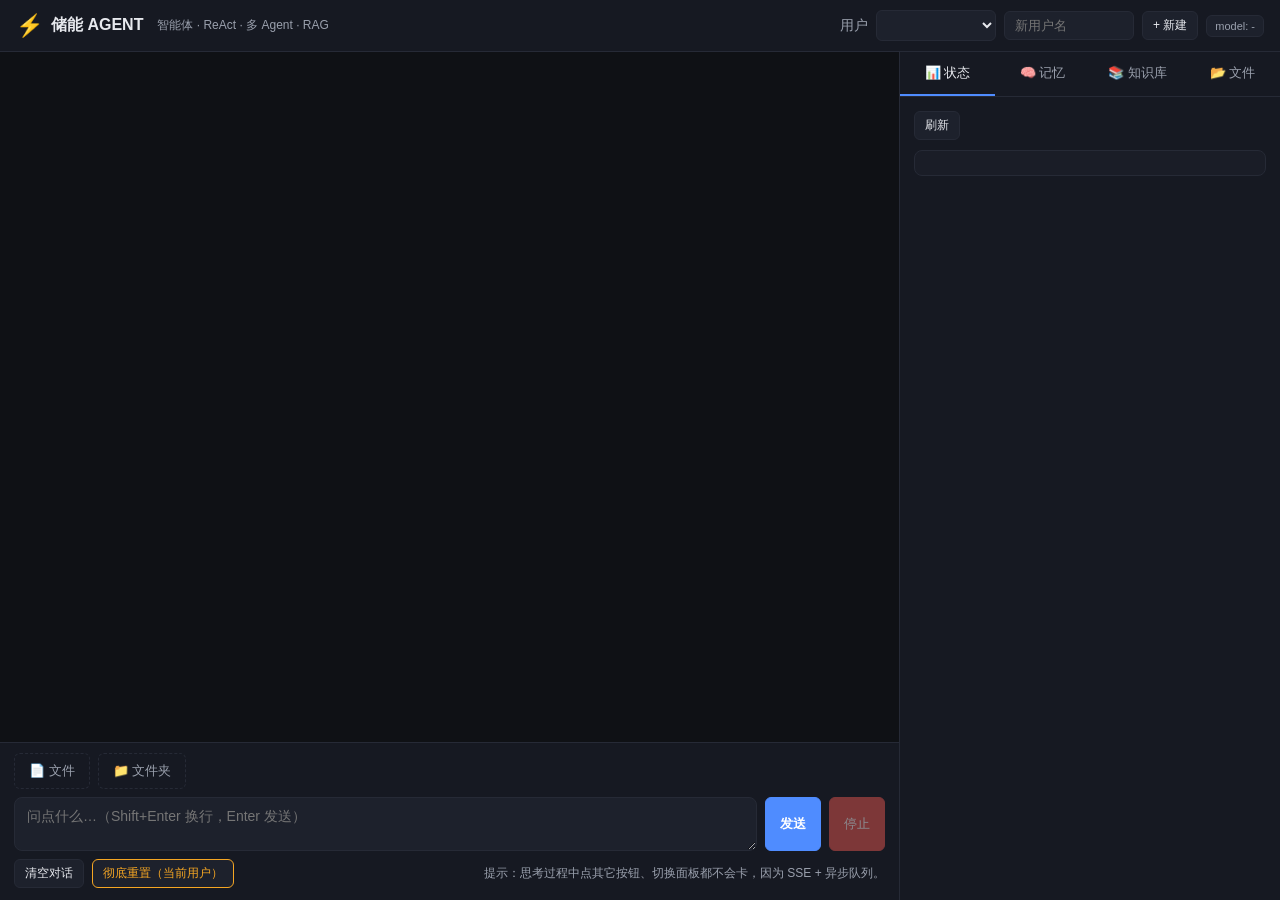
==== static/index.html @ 03efad5d "chore: initial import storage energy agent" ====
<!doctype html>
<html lang="zh-CN">
<head>
<meta charset="utf-8" />
<meta name="viewport" content="width=device-width, initial-scale=1" />
<title>储能 AGENT</title>
<link rel="stylesheet" href="/static/style.css" />
</head>
<body>
<header class="topbar">
  <div class="brand">
    <span class="logo">⚡</span>
    <span class="title">储能 AGENT</span>
    <span class="subtitle">智能体 · ReAct · 多 Agent · RAG</span>
  </div>
  <div class="user-bar">
    <label>用户</label>
    <select id="user-select"></select>
    <input id="new-user-input" placeholder="新用户名" />
    <button id="add-user-btn" class="btn btn-mini">+ 新建</button>
    <span id="model-tag" class="tag">model: -</span>
  </div>
</header>

<main class="layout">
  <!-- 左：聊天 -->
  <section class="chat-pane">
    <div id="chat-list" class="chat-list"></div>

    <div class="composer">
      <div class="upload-bar">
        <label class="btn btn-ghost" title="上传一个或多个文件">
          📄 文件
          <input id="file-input" type="file" multiple
                 accept=".pdf,.docx,.doc,.xlsx,.xls,.png,.jpg,.jpeg,.csv,.txt"
                 hidden />
        </label>
        <label class="btn btn-ghost" title="上传整个文件夹（递归）">
          📁 文件夹
          <input id="folder-input" type="file" webkitdirectory directory multiple hidden />
        </label>
        <span id="upload-status" class="muted"></span>
      </div>
      <div class="input-row">
        <textarea id="msg-input" placeholder="问点什么…（Shift+Enter 换行，Enter 发送）" rows="2"></textarea>
        <button id="send-btn" class="btn btn-primary">发送</button>
        <button id="stop-btn" class="btn btn-stop" disabled>停止</button>
      </div>
      <div class="action-row">
        <button id="clear-btn" class="btn btn-mini">清空对话</button>
        <button id="reset-btn" class="btn btn-mini btn-warn">彻底重置（当前用户）</button>
        <span class="hint">提示：思考过程中点其它按钮、切换面板都不会卡，因为 SSE + 异步队列。</span>
      </div>
    </div>
  </section>

  <!-- 右：侧边面板 -->
  <aside class="side-pane">
    <nav class="tabs">
      <button class="tab-btn active" data-tab="state">📊 状态</button>
      <button class="tab-btn" data-tab="memory">🧠 记忆</button>
      <button class="tab-btn" data-tab="kb">📚 知识库</button>
      <button class="tab-btn" data-tab="files">📂 文件</button>
    </nav>

    <div class="tab-pane" data-pane="state">
      <div class="panel-actions">
        <button id="refresh-state-btn" class="btn btn-mini">刷新</button>
      </div>
      <div id="state-card" class="card"></div>
    </div>

    <div class="tab-pane hidden" data-pane="memory">
      <div class="panel-actions">
        <button id="refresh-memory-btn" class="btn btn-mini">刷新</button>
      </div>
      <div id="memory-card" class="card"></div>
    </div>

    <div class="tab-pane hidden" data-pane="kb">
      <div class="panel-actions">
        <button id="refresh-kb-btn" class="btn btn-mini">刷新</button>
      </div>
      <div id="kb-card" class="card"></div>

      <div class="card-section">
        <h4>📥 索引文件到知识库</h4>
        <div class="upload-bar">
          <label class="btn btn-ghost">
            📄 选文件
            <input id="kb-file-input" type="file" multiple
                   accept=".txt,.md,.markdown,.pdf,.docx,.xlsx,.csv" hidden />
          </label>
          <label class="btn btn-ghost">
            📁 选文件夹
            <input id="kb-folder-input" type="file" webkitdirectory directory multiple hidden />
          </label>
          <span id="kb-upload-status" class="muted"></span>
        </div>
      </div>

      <div class="card-section">
        <h4>🔎 直接检索</h4>
        <div class="kb-search-row">
          <input id="kb-query" placeholder="例如：江苏工商业分时电价 谷段" />
          <input id="kb-k" type="number" min="1" max="20" value="5" title="返回数" />
          <button id="kb-search-btn" class="btn btn-primary btn-mini">搜索</button>
        </div>
        <div id="kb-search-result" class="kb-result"></div>
      </div>
    </div>

    <div class="tab-pane hidden" data-pane="files">
      <div class="panel-actions">
        <button id="refresh-files-btn" class="btn btn-mini">刷新</button>
        <span class="muted">input/ 目录</span>
      </div>
      <ul id="file-list" class="file-list"></ul>
    </div>
  </aside>
</main>

<div id="toast" class="toast"></div>

<script src="/static/app.js"></script>
</body>
</html>
---- static/style.css ----
:root {
  --bg: #0f1115;
  --bg-2: #161922;
  --bg-3: #1d212c;
  --bg-card: #1a1d27;
  --border: #262a36;
  --text: #e7e9ee;
  --text-dim: #9aa0ad;
  --muted: #6b7280;
  --primary: #4f8cff;
  --primary-hover: #5e9aff;
  --warn: #f5a623;
  --stop: #e3554f;
  --ok: #34c759;
  --tool: #b36cff;
  --reflect: #f5a623;
  --error: #ff5c5c;
  --user-bubble: #2563eb;
  --asst-bubble: #1f2330;
  --shadow: 0 2px 12px rgba(0, 0, 0, 0.35);
}

* { box-sizing: border-box; }
html, body { margin: 0; padding: 0; height: 100%; }
body {
  font-family: -apple-system, BlinkMacSystemFont, 'Segoe UI', 'PingFang SC',
               'Microsoft YaHei', Roboto, Helvetica, Arial, sans-serif;
  background: var(--bg);
  color: var(--text);
  font-size: 14px;
  display: flex;
  flex-direction: column;
  height: 100vh;
}

/* ========== Topbar ========== */
.topbar {
  height: 52px;
  background: var(--bg-2);
  border-bottom: 1px solid var(--border);
  display: flex;
  align-items: center;
  justify-content: space-between;
  padding: 0 16px;
  flex: 0 0 52px;
}
.brand { display: flex; align-items: center; gap: 8px; }
.brand .logo { font-size: 22px; }
.brand .title { font-weight: 600; font-size: 16px; }
.brand .subtitle { color: var(--text-dim); font-size: 12px; margin-left: 6px; }
.user-bar { display: flex; align-items: center; gap: 8px; }
.user-bar label { color: var(--text-dim); }
.user-bar select, .user-bar input {
  background: var(--bg-3);
  color: var(--text);
  border: 1px solid var(--border);
  border-radius: 6px;
  padding: 6px 10px;
  font-size: 13px;
  outline: none;
}
.user-bar select { min-width: 120px; }
.user-bar input { width: 130px; }
.tag {
  background: var(--bg-3);
  color: var(--text-dim);
  border: 1px solid var(--border);
  border-radius: 6px;
  padding: 4px 8px;
  font-size: 11px;
}

/* ========== Layout ========== */
.layout {
  display: grid;
  grid-template-columns: 1fr 380px;
  flex: 1 1 auto;
  min-height: 0;
}
.chat-pane {
  display: flex;
  flex-direction: column;
  border-right: 1px solid var(--border);
  min-width: 0;
}
.side-pane {
  display: flex;
  flex-direction: column;
  background: var(--bg-2);
  min-width: 0;
}

/* ========== Chat list ========== */
.chat-list {
  flex: 1 1 auto;
  overflow-y: auto;
  padding: 16px 18px;
  scroll-behavior: smooth;
}
.msg {
  display: flex;
  margin-bottom: 14px;
  gap: 10px;
  align-items: flex-start;
}
.msg.user { flex-direction: row-reverse; }
.bubble {
  max-width: 78%;
  padding: 10px 14px;
  border-radius: 12px;
  line-height: 1.55;
  white-space: pre-wrap;
  word-wrap: break-word;
}
.msg.user .bubble {
  background: var(--user-bubble);
  color: #fff;
  border-bottom-right-radius: 2px;
}
.msg.asst .bubble {
  background: var(--asst-bubble);
  color: var(--text);
  border: 1px solid var(--border);
  border-bottom-left-radius: 2px;
}
.bubble.thinking::after {
  content: '';
  display: inline-block;
  width: 6px;
  height: 12px;
  background: var(--text);
  margin-left: 2px;
  vertical-align: -2px;
  animation: blink 1s infinite;
}
@keyframes blink { 0%,100%{opacity:0;} 50%{opacity:1;} }

/* tool / reflection / error blocks within assistant */
.evt {
  margin: 6px 0 10px 0;
  font-size: 12.5px;
  padding: 8px 10px;
  border-radius: 8px;
  border-left: 3px solid;
  background: #14171f;
  color: var(--text-dim);
  max-width: 78%;
}
.evt.tool { border-color: var(--tool); }
.evt.tool-result { border-color: #4caf50; }
.evt.tool-error { border-color: var(--stop); }
.evt.reflection { border-color: var(--reflect); }
.evt.subagent { border-color: #00b8d4; }
.evt code {
  background: #0c0e14;
  border-radius: 4px;
  padding: 1px 4px;
  font-size: 12px;
  color: #c9d3e0;
}
.evt .label { color: var(--text); font-weight: 600; }

.user-tag, .asst-tag {
  font-size: 11px;
  color: var(--text-dim);
  flex: 0 0 auto;
  padding-top: 4px;
  width: 26px;
  text-align: center;
}

/* ========== Composer ========== */
.composer {
  flex: 0 0 auto;
  padding: 10px 14px 12px;
  border-top: 1px solid var(--border);
  background: var(--bg-2);
}
.upload-bar { display: flex; align-items: center; gap: 8px; margin-bottom: 8px; flex-wrap: wrap; }
.input-row { display: flex; gap: 8px; align-items: stretch; }
#msg-input {
  flex: 1 1 auto;
  background: var(--bg-3);
  color: var(--text);
  border: 1px solid var(--border);
  border-radius: 8px;
  padding: 10px 12px;
  font-family: inherit;
  font-size: 14px;
  resize: vertical;
  min-height: 44px;
  outline: none;
}
#msg-input:focus { border-color: var(--primary); }
.action-row { display: flex; align-items: center; gap: 8px; margin-top: 8px; }
.action-row .hint { color: var(--text-dim); font-size: 12px; margin-left: auto; }
.muted { color: var(--text-dim); font-size: 12px; }

/* ========== Buttons ========== */
.btn {
  background: var(--bg-3);
  color: var(--text);
  border: 1px solid var(--border);
  border-radius: 6px;
  padding: 8px 14px;
  cursor: pointer;
  font-size: 13px;
  transition: 0.15s ease;
  font-family: inherit;
}
.btn:hover { background: #232735; }
.btn:disabled { opacity: 0.5; cursor: not-allowed; }
.btn-primary { background: var(--primary); border-color: var(--primary); color: #fff; font-weight: 600; }
.btn-primary:hover { background: var(--primary-hover); }
.btn-stop { background: var(--stop); border-color: var(--stop); color: #fff; }
.btn-stop:hover { filter: brightness(1.1); }
.btn-warn { color: var(--warn); border-color: var(--warn); }
.btn-mini { padding: 5px 10px; font-size: 12px; }
.btn-ghost { background: transparent; border-style: dashed; color: var(--text-dim); }
.btn-ghost:hover { color: var(--text); border-color: var(--primary); }

/* ========== Side tabs ========== */
.tabs {
  display: flex;
  border-bottom: 1px solid var(--border);
  background: var(--bg-2);
  flex: 0 0 auto;
}
.tab-btn {
  flex: 1;
  background: transparent;
  border: none;
  color: var(--text-dim);
  padding: 12px 4px;
  font-size: 13px;
  cursor: pointer;
  border-bottom: 2px solid transparent;
  transition: 0.15s;
  font-family: inherit;
}
.tab-btn.active {
  color: var(--text);
  border-bottom-color: var(--primary);
}
.tab-btn:hover { color: var(--text); }
.tab-pane {
  flex: 1 1 auto;
  overflow-y: auto;
  padding: 14px;
}
.tab-pane.hidden { display: none; }
.panel-actions {
  display: flex;
  align-items: center;
  gap: 8px;
  margin-bottom: 10px;
}

/* ========== Cards ========== */
.card {
  background: var(--bg-card);
  border: 1px solid var(--border);
  border-radius: 8px;
  padding: 12px;
  font-size: 13px;
  line-height: 1.7;
}
.card .row { display: flex; justify-content: space-between; gap: 8px; }
.card .row .k { color: var(--text-dim); }
.card .row .v { color: var(--text); font-weight: 500; }
.card .ok { color: var(--ok); }
.card .no { color: var(--text-dim); }
.card-section { margin-top: 12px; }
.card-section h4 { margin: 0 0 8px 0; font-size: 13px; color: var(--text-dim); font-weight: 500; }

.kb-search-row { display: flex; gap: 6px; align-items: center; }
.kb-search-row input[type=text], .kb-search-row input:not([type]) {
  flex: 1; padding: 6px 8px; border-radius: 6px; border: 1px solid var(--border);
  background: var(--bg-3); color: var(--text); font-size: 12px; outline: none;
}
.kb-search-row input[type=number] {
  width: 56px; padding: 6px 8px; border-radius: 6px; border: 1px solid var(--border);
  background: var(--bg-3); color: var(--text); font-size: 12px; outline: none;
}
.kb-result { margin-top: 10px; max-height: 360px; overflow-y: auto; }
.kb-hit {
  background: var(--bg-3);
  border-left: 3px solid var(--primary);
  padding: 8px 10px;
  margin-bottom: 8px;
  border-radius: 4px;
  font-size: 12.5px;
}
.kb-hit .src { color: var(--text-dim); font-size: 11px; }
.kb-hit .score { color: var(--ok); font-weight: 600; }

.file-list { list-style: none; padding: 0; margin: 0; }
.file-list li {
  display: flex; align-items: center; justify-content: space-between;
  padding: 8px 10px; border-bottom: 1px solid var(--border); font-size: 12.5px;
}
.file-list li .fname { color: var(--text); flex: 1 1 auto; word-break: break-all; }
.file-list li .del { color: var(--stop); cursor: pointer; font-size: 14px; padding: 0 4px; opacity: 0.6; }
.file-list li .del:hover { opacity: 1; }

/* ========== Toast ========== */
.toast {
  position: fixed;
  bottom: 20px;
  left: 50%;
  transform: translateX(-50%) translateY(20px);
  background: #2a2e3c;
  color: var(--text);
  padding: 10px 16px;
  border-radius: 8px;
  font-size: 13px;
  border: 1px solid var(--border);
  opacity: 0;
  pointer-events: none;
  transition: 0.25s;
  z-index: 1000;
  box-shadow: var(--shadow);
}
.toast.show { opacity: 1; transform: translateX(-50%) translateY(0); }
.toast.error { border-left: 4px solid var(--error); }
.toast.ok { border-left: 4px solid var(--ok); }

/* ========== Scrollbars ========== */
::-webkit-scrollbar { width: 8px; height: 8px; }
::-webkit-scrollbar-track { background: transparent; }
::-webkit-scrollbar-thumb { background: #2c303d; border-radius: 4px; }
::-webkit-scrollbar-thumb:hover { background: #3a3f50; }

/* ========== Responsive ========== */
@media (max-width: 1024px) {
  .layout { grid-template-columns: 1fr 320px; }
}
@media (max-width: 768px) {
  .layout { grid-template-columns: 1fr; }
  .side-pane { display: none; }
}
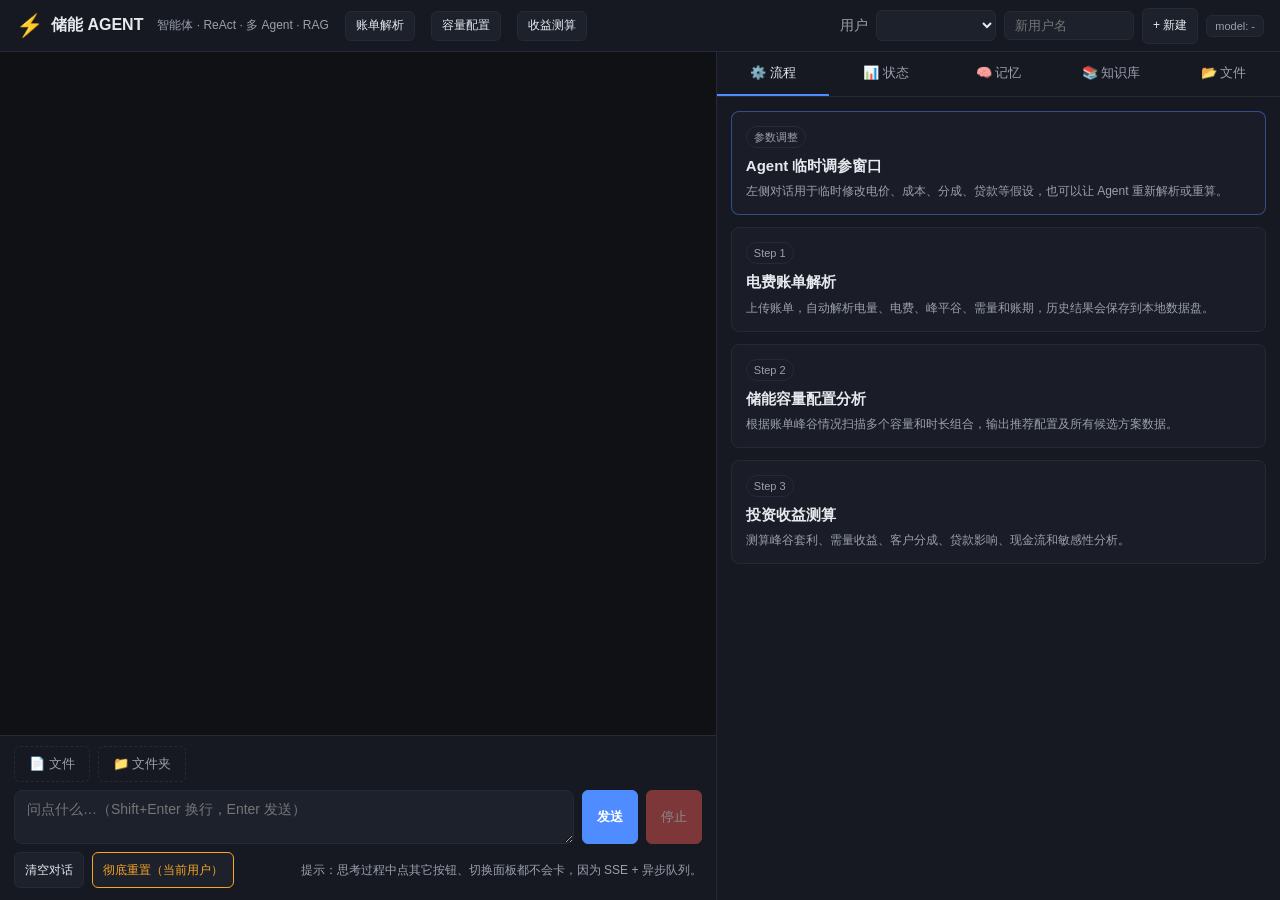
==== commit 69ba42cc: "feat: add storage bill capacity and revenue reports" ====
--- a/static/index.html
+++ b/static/index.html
@@ -4,7 +4,8 @@
 <meta charset="utf-8" />
 <meta name="viewport" content="width=device-width, initial-scale=1" />
 <title>储能 AGENT</title>
-<link rel="stylesheet" href="/static/style.css" />
+<link rel="icon" href="data:image/svg+xml,%3Csvg xmlns='http://www.w3.org/2000/svg' viewBox='0 0 100 100'%3E%3Crect width='100' height='100' rx='22' fill='%23161922'/%3E%3Ctext x='50' y='62' font-size='48' text-anchor='middle'%3E%E2%9A%A1%3C/text%3E%3C/svg%3E" />
+<link rel="stylesheet" href="/static/style.css?v=20260511-revenue-flow" />
 </head>
 <body>
 <header class="topbar">
@@ -12,6 +13,9 @@
     <span class="logo">⚡</span>
     <span class="title">储能 AGENT</span>
     <span class="subtitle">智能体 · ReAct · 多 Agent · RAG</span>
+    <a class="top-link" href="/bills">账单解析</a>
+    <a class="top-link" href="/capacity">容量配置</a>
+    <a class="top-link" href="/revenue">收益测算</a>
   </div>
   <div class="user-bar">
     <label>用户</label>
@@ -57,13 +61,37 @@
   <!-- 右：侧边面板 -->
   <aside class="side-pane">
     <nav class="tabs">
-      <button class="tab-btn active" data-tab="state">📊 状态</button>
+      <button class="tab-btn active" data-tab="workflow">⚙️ 流程</button>
+      <button class="tab-btn" data-tab="state">📊 状态</button>
       <button class="tab-btn" data-tab="memory">🧠 记忆</button>
       <button class="tab-btn" data-tab="kb">📚 知识库</button>
       <button class="tab-btn" data-tab="files">📂 文件</button>
     </nav>
 
-    <div class="tab-pane" data-pane="state">
+    <div class="tab-pane workflow-pane" data-pane="workflow">
+      <div class="flow-card agent-card">
+        <span class="flow-step">参数调整</span>
+        <h3>Agent 临时调参窗口</h3>
+        <p>左侧对话用于临时修改电价、成本、分成、贷款等假设，也可以让 Agent 重新解析或重算。</p>
+      </div>
+      <a class="flow-card flow-link" href="/bills">
+        <span class="flow-step">Step 1</span>
+        <h3>电费账单解析</h3>
+        <p>上传账单，自动解析电量、电费、峰平谷、需量和账期，历史结果会保存到本地数据盘。</p>
+      </a>
+      <a class="flow-card flow-link" href="/capacity">
+        <span class="flow-step">Step 2</span>
+        <h3>储能容量配置分析</h3>
+        <p>根据账单峰谷情况扫描多个容量和时长组合，输出推荐配置及所有候选方案数据。</p>
+      </a>
+      <a class="flow-card flow-link" href="/revenue">
+        <span class="flow-step">Step 3</span>
+        <h3>投资收益测算</h3>
+        <p>测算峰谷套利、需量收益、客户分成、贷款影响、现金流和敏感性分析。</p>
+      </a>
+    </div>
+
+    <div class="tab-pane hidden" data-pane="state">
       <div class="panel-actions">
         <button id="refresh-state-btn" class="btn btn-mini">刷新</button>
       </div>
@@ -122,6 +150,6 @@
 
 <div id="toast" class="toast"></div>
 
-<script src="/static/app.js"></script>
+<script src="/static/app.js?v=20260511-revenue-flow"></script>
 </body>
 </html>
--- a/static/style.css
+++ b/static/style.css
@@ -22,6 +22,7 @@
 
 * { box-sizing: border-box; }
 html, body { margin: 0; padding: 0; height: 100%; }
+html { -webkit-text-size-adjust: 100%; }
 body {
   font-family: -apple-system, BlinkMacSystemFont, 'Segoe UI', 'PingFang SC',
                'Microsoft YaHei', Roboto, Helvetica, Arial, sans-serif;
@@ -30,25 +31,53 @@
   font-size: 14px;
   display: flex;
   flex-direction: column;
-  height: 100vh;
+  min-height: 100vh;
+  min-height: 100dvh;
+  overflow: hidden;
 }
 
 /* ========== Topbar ========== */
 .topbar {
-  height: 52px;
+  min-height: 52px;
   background: var(--bg-2);
   border-bottom: 1px solid var(--border);
   display: flex;
   align-items: center;
   justify-content: space-between;
   padding: 0 16px;
-  flex: 0 0 52px;
-}
-.brand { display: flex; align-items: center; gap: 8px; }
+  flex: 0 0 auto;
+  gap: 14px;
+}
+.brand { display: flex; align-items: center; gap: 8px; min-width: 0; }
 .brand .logo { font-size: 22px; }
-.brand .title { font-weight: 600; font-size: 16px; }
-.brand .subtitle { color: var(--text-dim); font-size: 12px; margin-left: 6px; }
-.user-bar { display: flex; align-items: center; gap: 8px; }
+.brand .title { font-weight: 600; font-size: 16px; white-space: nowrap; }
+.brand .subtitle {
+  color: var(--text-dim);
+  font-size: 12px;
+  margin-left: 6px;
+  overflow: hidden;
+  text-overflow: ellipsis;
+  white-space: nowrap;
+}
+.top-link {
+  display: inline-flex;
+  align-items: center;
+  justify-content: center;
+  min-height: 30px;
+  margin-left: 8px;
+  padding: 4px 10px;
+  border: 1px solid var(--border);
+  border-radius: 6px;
+  background: var(--bg-3);
+  color: var(--text);
+  font-size: 12px;
+  text-decoration: none;
+  white-space: nowrap;
+}
+.top-link:hover {
+  background: #232735;
+}
+.user-bar { display: flex; align-items: center; justify-content: flex-end; gap: 8px; min-width: 0; }
 .user-bar label { color: var(--text-dim); }
 .user-bar select, .user-bar input {
   background: var(--bg-3);
@@ -73,21 +102,26 @@
 /* ========== Layout ========== */
 .layout {
   display: grid;
-  grid-template-columns: 1fr 380px;
+  grid-template-columns: minmax(0, 1fr) minmax(520px, 44vw);
   flex: 1 1 auto;
   min-height: 0;
+  overflow: hidden;
 }
 .chat-pane {
   display: flex;
   flex-direction: column;
   border-right: 1px solid var(--border);
   min-width: 0;
+  min-height: 0;
+  overflow: hidden;
 }
 .side-pane {
   display: flex;
   flex-direction: column;
   background: var(--bg-2);
   min-width: 0;
+  min-height: 0;
+  overflow: hidden;
 }
 
 /* ========== Chat list ========== */
@@ -111,6 +145,7 @@
   line-height: 1.55;
   white-space: pre-wrap;
   word-wrap: break-word;
+  overflow-wrap: anywhere;
 }
 .msg.user .bubble {
   background: var(--user-bubble);
@@ -145,6 +180,7 @@
   background: #14171f;
   color: var(--text-dim);
   max-width: 78%;
+  overflow-wrap: anywhere;
 }
 .evt.tool { border-color: var(--tool); }
 .evt.tool-result { border-color: #4caf50; }
@@ -195,6 +231,40 @@
 .action-row { display: flex; align-items: center; gap: 8px; margin-top: 8px; }
 .action-row .hint { color: var(--text-dim); font-size: 12px; margin-left: auto; }
 .muted { color: var(--text-dim); font-size: 12px; }
+.upload-progress {
+  display: inline-flex;
+  flex-direction: column;
+  gap: 4px;
+  min-width: min(320px, 100%);
+  max-width: 420px;
+  color: var(--text);
+}
+.upload-progress-head {
+  display: flex;
+  justify-content: space-between;
+  gap: 12px;
+  font-size: 12px;
+  line-height: 1.3;
+}
+.upload-progress-track {
+  width: 100%;
+  height: 7px;
+  overflow: hidden;
+  border-radius: 999px;
+  background: #262b38;
+}
+.upload-progress-track span {
+  display: block;
+  height: 100%;
+  border-radius: inherit;
+  background: var(--primary);
+  transition: width 0.18s ease;
+}
+.upload-progress-meta {
+  color: var(--text-dim);
+  font-size: 11px;
+  line-height: 1.3;
+}
 
 /* ========== Buttons ========== */
 .btn {
@@ -207,6 +277,9 @@
   font-size: 13px;
   transition: 0.15s ease;
   font-family: inherit;
+  min-height: 36px;
+  touch-action: manipulation;
+  text-decoration: none;
 }
 .btn:hover { background: #232735; }
 .btn:disabled { opacity: 0.5; cursor: not-allowed; }
@@ -247,13 +320,88 @@
   flex: 1 1 auto;
   overflow-y: auto;
   padding: 14px;
+  min-height: 0;
 }
 .tab-pane.hidden { display: none; }
+.tab-pane[data-pane="workflow"]:not(.hidden) {
+  display: flex;
+  flex-direction: column;
+  gap: 12px;
+}
+.tab-pane[data-pane="files"]:not(.hidden) {
+  display: flex;
+  flex-direction: column;
+}
+.tab-pane[data-pane="bills"]:not(.hidden) {
+  display: flex;
+  flex-direction: column;
+  gap: 10px;
+}
+.tab-pane[data-pane="files"] .panel-actions {
+  flex: 0 0 auto;
+}
 .panel-actions {
   display: flex;
   align-items: center;
   gap: 8px;
   margin-bottom: 10px;
+}
+
+.workflow-pane {
+  background: var(--bg-2);
+}
+
+.flow-card {
+  display: block;
+  padding: 14px;
+  border: 1px solid var(--border);
+  border-radius: 8px;
+  background: var(--bg-card);
+  color: var(--text);
+  text-decoration: none;
+}
+
+.flow-link:hover {
+  border-color: rgba(79, 140, 255, 0.65);
+  background: #202431;
+}
+
+.flow-step {
+  display: inline-flex;
+  align-items: center;
+  min-height: 22px;
+  padding: 2px 7px;
+  border: 1px solid var(--border);
+  border-radius: 999px;
+  color: var(--text-dim);
+  font-size: 11px;
+  margin-bottom: 8px;
+}
+
+.flow-card h3 {
+  margin: 0 0 6px;
+  font-size: 15px;
+  line-height: 1.35;
+  letter-spacing: 0;
+}
+
+.flow-card p {
+  margin: 0;
+  color: var(--text-dim);
+  font-size: 12px;
+  line-height: 1.5;
+}
+
+.agent-card {
+  border-color: rgba(79, 140, 255, 0.45);
+}
+.bill-head-actions {
+  justify-content: space-between;
+  align-items: flex-start;
+  gap: 10px;
+}
+.bill-head-actions .muted {
+  line-height: 1.45;
 }
 
 /* ========== Cards ========== */
@@ -294,7 +442,281 @@
 .kb-hit .src { color: var(--text-dim); font-size: 11px; }
 .kb-hit .score { color: var(--ok); font-weight: 600; }
 
-.file-list { list-style: none; padding: 0; margin: 0; }
+.bill-controls {
+  display: grid;
+  gap: 8px;
+}
+.bill-controls select {
+  width: 100%;
+  background: var(--bg-3);
+  color: var(--text);
+  border: 1px solid var(--border);
+  border-radius: 6px;
+  padding: 7px 8px;
+  font-size: 12px;
+  outline: none;
+}
+#bill-file-select {
+  min-height: 132px;
+}
+.bill-actions {
+  display: grid;
+  grid-template-columns: 1fr 1fr 74px 86px;
+  gap: 8px;
+}
+.bill-progress {
+  display: grid;
+  gap: 6px;
+  padding: 8px;
+  border: 1px solid var(--border);
+  border-radius: 8px;
+  background: var(--bg-card);
+}
+.bill-progress.hidden {
+  display: none;
+}
+.bill-progress-head {
+  display: flex;
+  justify-content: space-between;
+  gap: 10px;
+  color: var(--text);
+  font-size: 12px;
+  line-height: 1.35;
+}
+.bill-progress-head span {
+  min-width: 0;
+  overflow: hidden;
+  text-overflow: ellipsis;
+  white-space: nowrap;
+}
+.bill-progress-head b {
+  color: var(--primary);
+  font-weight: 650;
+}
+.bill-progress-track {
+  height: 7px;
+  overflow: hidden;
+  border-radius: 999px;
+  background: #262b38;
+}
+.bill-progress-track span {
+  display: block;
+  height: 100%;
+  border-radius: inherit;
+  background: var(--primary);
+  transition: width 0.2s ease;
+}
+.bill-progress-list {
+  display: grid;
+  gap: 4px;
+  max-height: 126px;
+  overflow-y: auto;
+}
+.bill-progress-item {
+  display: grid;
+  grid-template-columns: minmax(0, 1fr) auto;
+  gap: 8px;
+  align-items: center;
+  padding: 5px 6px;
+  border-radius: 6px;
+  background: var(--bg-3);
+  font-size: 11px;
+}
+.bill-progress-item .name {
+  min-width: 0;
+  overflow: hidden;
+  text-overflow: ellipsis;
+  white-space: nowrap;
+  color: var(--text);
+}
+.bill-progress-item .msg {
+  color: var(--text-dim);
+  white-space: nowrap;
+}
+.bill-progress-item.running {
+  border-left: 3px solid var(--primary);
+}
+.bill-progress-item.done {
+  border-left: 3px solid var(--ok);
+}
+.bill-progress-item.error {
+  border-left: 3px solid var(--stop);
+}
+.bill-progress-item.error .msg {
+  color: var(--stop);
+}
+.bill-summary {
+  display: grid;
+  grid-template-columns: repeat(2, minmax(0, 1fr));
+  gap: 8px;
+}
+.metric {
+  min-width: 0;
+  padding: 9px 10px;
+  border: 1px solid var(--border);
+  border-radius: 8px;
+  background: var(--bg-card);
+}
+.metric span {
+  display: block;
+  color: var(--text-dim);
+  font-size: 11px;
+  margin-bottom: 2px;
+}
+.metric b {
+  display: block;
+  color: var(--text);
+  font-size: 13px;
+  font-weight: 650;
+  overflow-wrap: anywhere;
+}
+.bill-chart-card {
+  min-height: 170px;
+  border: 1px solid var(--border);
+  border-radius: 8px;
+  background: var(--bg-card);
+  padding: 10px;
+}
+.bill-chart-card.compact {
+  min-height: 116px;
+}
+.bill-chart-card canvas {
+  display: block;
+  width: 100%;
+}
+.bill-table-wrap {
+  flex: 1 1 auto;
+  min-height: 180px;
+  overflow: auto;
+  border: 1px solid var(--border);
+  border-radius: 8px;
+  background: var(--bg-card);
+}
+.bill-table {
+  width: 100%;
+  min-width: 980px;
+  border-collapse: collapse;
+  font-size: 12px;
+}
+.bill-table th,
+.bill-table td {
+  padding: 8px 9px;
+  border-bottom: 1px solid var(--border);
+  text-align: left;
+  white-space: nowrap;
+}
+.bill-table th {
+  position: sticky;
+  top: 0;
+  z-index: 1;
+  background: #202431;
+  color: var(--text-dim);
+  font-weight: 600;
+}
+.bill-table td.num {
+  text-align: right;
+  font-variant-numeric: tabular-nums;
+}
+
+.capacity-panel {
+  display: grid;
+  gap: 10px;
+  padding: 10px;
+  border: 1px solid var(--border);
+  border-radius: 8px;
+  background: var(--bg-card);
+}
+.capacity-panel.hidden {
+  display: none;
+}
+.capacity-title {
+  display: flex;
+  align-items: center;
+  justify-content: space-between;
+  gap: 10px;
+}
+.capacity-title b {
+  font-size: 13px;
+  font-weight: 650;
+}
+.capacity-callout {
+  display: grid;
+  grid-template-columns: repeat(3, minmax(0, 1fr));
+  gap: 8px;
+}
+.capacity-callout > div {
+  min-width: 0;
+  min-height: 62px;
+  display: flex;
+  flex-direction: column;
+  justify-content: space-between;
+  gap: 7px;
+  padding: 9px 10px;
+  border: 1px solid var(--border);
+  border-radius: 8px;
+  background: var(--bg-3);
+}
+.capacity-callout span {
+  color: var(--text-dim);
+  font-size: 11px;
+}
+.capacity-callout b {
+  color: var(--text);
+  font-size: 13px;
+  line-height: 1.25;
+  overflow-wrap: anywhere;
+}
+.capacity-note {
+  margin: 0;
+  color: var(--text-dim);
+  font-size: 12px;
+  line-height: 1.45;
+}
+.capacity-table-wrap {
+  max-height: 280px;
+  overflow: auto;
+  border: 1px solid var(--border);
+  border-radius: 8px;
+  background: #12151d;
+}
+.capacity-table {
+  width: 100%;
+  min-width: 1040px;
+  border-collapse: collapse;
+  font-size: 12px;
+}
+.capacity-table th,
+.capacity-table td {
+  padding: 8px 9px;
+  border-bottom: 1px solid var(--border);
+  text-align: left;
+  white-space: nowrap;
+}
+.capacity-table th {
+  position: sticky;
+  top: 0;
+  z-index: 1;
+  background: #202431;
+  color: var(--text-dim);
+  font-weight: 600;
+}
+.capacity-table td.num {
+  text-align: right;
+  font-variant-numeric: tabular-nums;
+}
+.capacity-table .best-row td {
+  background: rgba(79, 140, 255, 0.08);
+  color: #fff;
+}
+
+.file-list {
+  flex: 1 1 auto;
+  min-height: 0;
+  overflow-y: auto;
+  list-style: none;
+  padding: 0;
+  margin: 0;
+}
 .file-list li {
   display: flex; align-items: center; justify-content: space-between;
   padding: 8px 10px; border-bottom: 1px solid var(--border); font-size: 12.5px;
@@ -333,9 +755,334 @@
 
 /* ========== Responsive ========== */
 @media (max-width: 1024px) {
-  .layout { grid-template-columns: 1fr 320px; }
-}
+  .layout { grid-template-columns: minmax(0, 1fr) 420px; }
+  .capacity-callout {
+    grid-template-columns: repeat(2, minmax(0, 1fr));
+  }
+}
+
 @media (max-width: 768px) {
-  .layout { grid-template-columns: 1fr; }
-  .side-pane { display: none; }
-}
+  body {
+    overflow: hidden;
+  }
+
+  .topbar {
+    align-items: stretch;
+    flex-direction: column;
+    padding: calc(10px + env(safe-area-inset-top)) 12px 10px;
+  }
+
+  .brand {
+    width: 100%;
+  }
+
+  .brand .logo {
+    width: 32px;
+    height: 32px;
+    display: grid;
+    place-items: center;
+    border-radius: 10px;
+    background: var(--bg-3);
+    font-size: 19px;
+  }
+
+  .brand .title {
+    font-size: 17px;
+  }
+
+  .brand .subtitle {
+    margin-left: 0;
+    font-size: 11px;
+  }
+
+  .top-link {
+    margin-left: auto;
+  }
+
+  .user-bar {
+    width: 100%;
+    display: grid;
+    grid-template-columns: auto minmax(0, 1fr) auto;
+    align-items: center;
+    gap: 8px;
+  }
+
+  .user-bar label {
+    align-self: center;
+  }
+
+  .user-bar select,
+  .user-bar input,
+  .user-bar .btn {
+    min-height: 40px;
+  }
+
+  .user-bar select {
+    min-width: 0;
+    width: 100%;
+  }
+
+  .user-bar input {
+    grid-column: 1 / 3;
+    width: 100%;
+  }
+
+  .user-bar .tag {
+    display: none;
+  }
+
+  .layout {
+    display: flex;
+    flex-direction: column;
+    flex: 1 1 auto;
+    min-height: 0;
+    overflow: hidden;
+  }
+
+  .chat-pane {
+    flex: 1 1 auto;
+    min-height: 0;
+    border-right: 0;
+  }
+
+  .chat-list {
+    flex: 1 1 auto;
+    min-height: 0;
+    padding: 12px;
+  }
+
+  .msg {
+    gap: 7px;
+    margin-bottom: 12px;
+  }
+
+  .bubble {
+    max-width: min(88vw, 640px);
+    padding: 10px 12px;
+    border-radius: 12px;
+    font-size: 14px;
+  }
+
+  .evt {
+    max-width: min(88vw, 640px);
+    font-size: 12px;
+  }
+
+  .user-tag,
+  .asst-tag {
+    width: 22px;
+  }
+
+  .composer {
+    position: sticky;
+    bottom: 0;
+    z-index: 20;
+    padding: 10px 12px calc(12px + env(safe-area-inset-bottom));
+    box-shadow: 0 -10px 24px rgba(0, 0, 0, 0.22);
+  }
+
+  .upload-bar {
+    gap: 7px;
+    margin-bottom: 8px;
+  }
+
+  .upload-bar .btn {
+    flex: 1 1 calc(50% - 4px);
+    text-align: center;
+  }
+
+  .upload-bar .muted {
+    flex: 1 0 100%;
+    line-height: 1.45;
+  }
+
+  .input-row {
+    display: grid;
+    grid-template-columns: minmax(0, 1fr) auto auto;
+    gap: 7px;
+  }
+
+  #msg-input {
+    grid-column: 1 / -1;
+    min-height: 92px;
+    max-height: 38dvh;
+    font-size: 16px;
+    resize: none;
+  }
+
+  #send-btn,
+  #stop-btn {
+    min-width: 72px;
+  }
+
+  .input-row::before {
+    content: "";
+    display: block;
+  }
+
+  .action-row {
+    align-items: stretch;
+    flex-wrap: wrap;
+  }
+
+  .action-row .btn {
+    flex: 1 1 calc(50% - 4px);
+  }
+
+  .action-row .hint {
+    flex: 1 0 100%;
+    margin-left: 0;
+    line-height: 1.45;
+    display: none;
+  }
+
+  .side-pane {
+    display: flex;
+    flex: 0 0 min(42dvh, 420px);
+    min-height: 260px;
+    max-height: min(42dvh, 420px);
+    overflow: hidden;
+    border-top: 1px solid var(--border);
+  }
+
+  .tabs {
+    position: sticky;
+    top: 0;
+    z-index: 10;
+    overflow-x: auto;
+  }
+
+  .tab-btn {
+    flex: 1 0 88px;
+    min-height: 44px;
+    white-space: nowrap;
+  }
+
+  .tab-pane {
+    flex: 1 1 auto;
+    min-height: 0;
+    overflow-y: auto;
+    padding: 12px;
+  }
+
+  .panel-actions {
+    flex-wrap: wrap;
+  }
+
+  .bill-head-actions {
+    align-items: stretch;
+  }
+
+  .bill-head-actions .muted {
+    flex: 1 0 100%;
+  }
+
+  .card {
+    padding: 10px;
+  }
+
+  .card .row {
+    align-items: flex-start;
+    flex-direction: column;
+    gap: 2px;
+    padding: 5px 0;
+  }
+
+  .kb-search-row {
+    display: grid;
+    grid-template-columns: minmax(0, 1fr) 64px;
+    gap: 8px;
+  }
+
+  .kb-search-row button {
+    grid-column: 1 / -1;
+  }
+
+  .kb-result {
+    max-height: none;
+  }
+
+  .bill-actions {
+    grid-template-columns: 1fr 1fr;
+  }
+
+  .bill-actions select {
+    grid-column: 1 / -1;
+  }
+
+  .bill-summary {
+    grid-template-columns: 1fr;
+  }
+
+  .capacity-callout {
+    grid-template-columns: 1fr;
+  }
+
+  .capacity-table-wrap {
+    max-height: 220px;
+  }
+
+  .bill-table-wrap {
+    min-height: 150px;
+  }
+
+  .file-list li {
+    gap: 8px;
+  }
+
+  .toast {
+    left: 12px;
+    right: 12px;
+    bottom: calc(14px + env(safe-area-inset-bottom));
+    transform: translateY(20px);
+    text-align: center;
+  }
+
+  .toast.show {
+    transform: translateY(0);
+  }
+}
+
+@media (max-width: 420px) {
+  .topbar {
+    padding-left: 10px;
+    padding-right: 10px;
+  }
+
+  .brand .subtitle {
+    display: none;
+  }
+
+  .user-bar {
+    grid-template-columns: auto minmax(0, 1fr) auto;
+  }
+
+  .user-bar .btn {
+    width: 100%;
+  }
+
+  .chat-list,
+  .composer,
+  .tab-pane {
+    padding-left: 10px;
+    padding-right: 10px;
+  }
+
+  .bubble,
+  .evt {
+    max-width: 90vw;
+  }
+
+  .input-row {
+    grid-template-columns: 1fr 1fr;
+  }
+
+  .input-row::before {
+    display: none;
+  }
+
+  #send-btn,
+  #stop-btn {
+    width: 100%;
+  }
+}
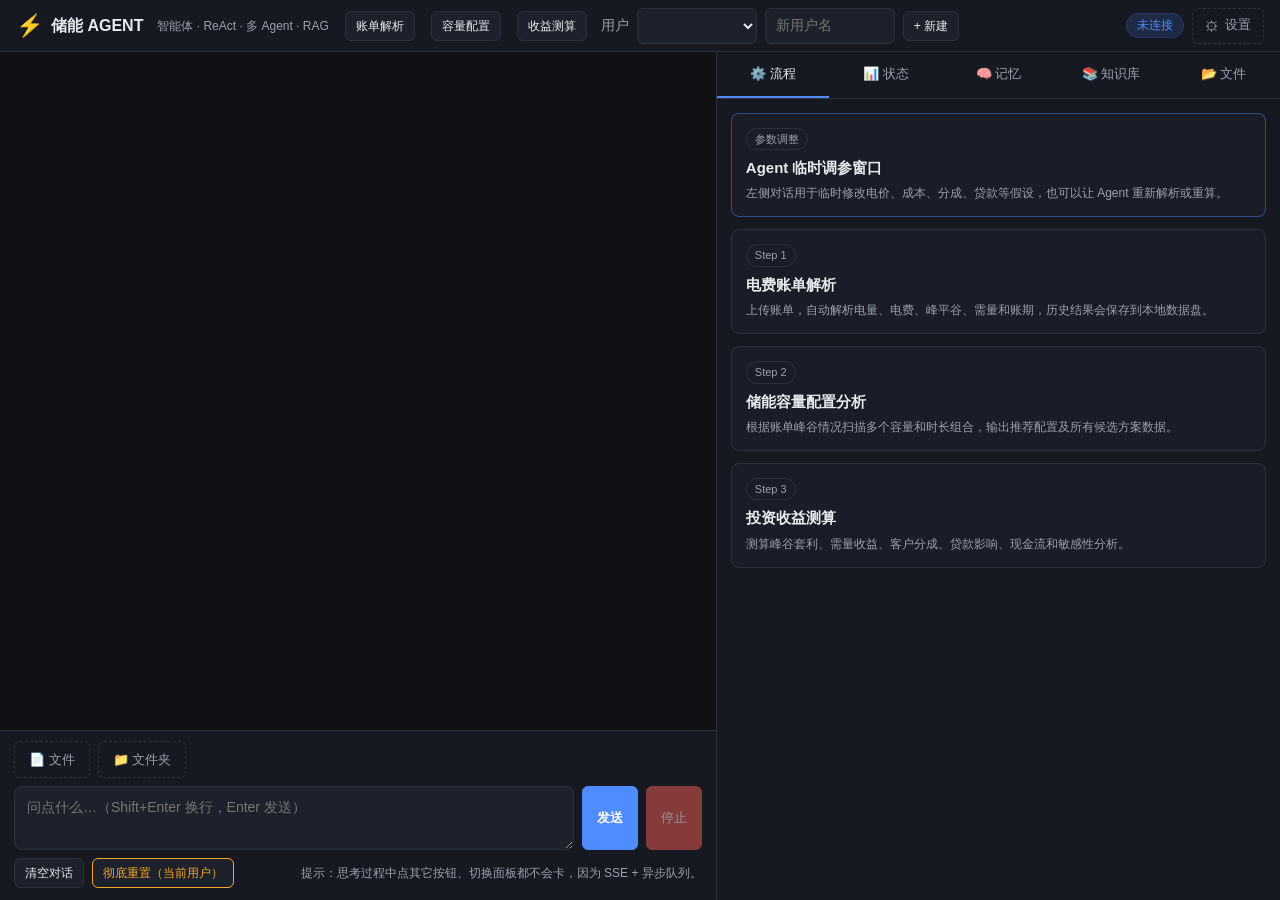
==== commit 509fb83d: "feat: AI 容量评审 + LLM 配置 UX 修复 + 启动脚本改进" ====
--- a/static/index.html
+++ b/static/index.html
@@ -5,7 +5,8 @@
 <meta name="viewport" content="width=device-width, initial-scale=1" />
 <title>储能 AGENT</title>
 <link rel="icon" href="data:image/svg+xml,%3Csvg xmlns='http://www.w3.org/2000/svg' viewBox='0 0 100 100'%3E%3Crect width='100' height='100' rx='22' fill='%23161922'/%3E%3Ctext x='50' y='62' font-size='48' text-anchor='middle'%3E%E2%9A%A1%3C/text%3E%3C/svg%3E" />
-<link rel="stylesheet" href="/static/style.css?v=20260511-revenue-flow" />
+<link rel="stylesheet" href="/static/shared.css?v=20260512-llmfix" />
+<link rel="stylesheet" href="/static/style.css?v=20260512-llmfix" />
 </head>
 <body>
 <header class="topbar">
@@ -22,14 +23,13 @@
     <select id="user-select"></select>
     <input id="new-user-input" placeholder="新用户名" />
     <button id="add-user-btn" class="btn btn-mini">+ 新建</button>
-    <span id="model-tag" class="tag">model: -</span>
   </div>
 </header>
 
 <main class="layout">
   <!-- 左：聊天 -->
-  <section class="chat-pane">
-    <div id="chat-list" class="chat-list"></div>
+  <section class="chat-pane" aria-label="对话窗口">
+    <div id="chat-list" class="chat-list" role="log" aria-live="polite" aria-atomic="false"></div>
 
     <div class="composer">
       <div class="upload-bar">
@@ -59,13 +59,13 @@
   </section>
 
   <!-- 右：侧边面板 -->
-  <aside class="side-pane">
-    <nav class="tabs">
-      <button class="tab-btn active" data-tab="workflow">⚙️ 流程</button>
-      <button class="tab-btn" data-tab="state">📊 状态</button>
-      <button class="tab-btn" data-tab="memory">🧠 记忆</button>
-      <button class="tab-btn" data-tab="kb">📚 知识库</button>
-      <button class="tab-btn" data-tab="files">📂 文件</button>
+  <aside class="side-pane" aria-label="侧边面板">
+    <nav class="tabs" role="tablist" aria-label="侧边面板切换">
+      <button class="tab-btn active" data-tab="workflow" aria-selected="true">⚙️ 流程</button>
+      <button class="tab-btn" data-tab="state" aria-selected="false">📊 状态</button>
+      <button class="tab-btn" data-tab="memory" aria-selected="false">🧠 记忆</button>
+      <button class="tab-btn" data-tab="kb" aria-selected="false">📚 知识库</button>
+      <button class="tab-btn" data-tab="files" aria-selected="false">📂 文件</button>
     </nav>
 
     <div class="tab-pane workflow-pane" data-pane="workflow">
@@ -148,8 +148,9 @@
   </aside>
 </main>
 
-<div id="toast" class="toast"></div>
+<div id="toast" class="toast" role="status" aria-live="polite"></div>
 
-<script src="/static/app.js?v=20260511-revenue-flow"></script>
+<script src="/static/common.js?v=20260512-llmfix"></script>
+<script src="/static/app.js?v=20260512-llmfix"></script>
 </body>
 </html>
--- a/static/shared.css
+++ b/static/shared.css
@@ -0,0 +1,840 @@
+/* ============================================================
+   储能 AGENT —— 共享样式
+   设计 Tokens、Reset、按钮、表单、表格、Toast、上传进度、滚动条、a11y
+   ============================================================ */
+
+:root {
+  /* —— 背景层级 —— */
+  --bg: #0f1115;
+  --bg-elevated: #161922;
+  --bg-subtle: #1d212c;
+  --bg-card: #1a1d27;
+  --bg-card-2: #202532;
+  --bg-overlay: #171b24;
+
+  /* —— 边框 —— */
+  --border: #2b303d;
+  --border-strong: #303646;
+  --border-subtle: #242936;
+
+  /* —— 文本 —— */
+  --text: #e7e9ee;
+  --text-dim: #9aa0ad;
+  --text-muted: #737b8c;
+
+  /* —— 品牌色 —— */
+  --primary: #4f8cff;
+  --primary-hover: #5e9aff;
+  --primary-soft: rgba(79, 140, 255, 0.16);
+  --primary-soft-2: rgba(79, 140, 255, 0.08);
+  --primary-ring: rgba(79, 140, 255, 0.42);
+
+  /* —— 语义色 —— */
+  --ok: #34c759;
+  --warn: #f5a623;
+  --stop: #e3554f;
+  --error: #ff5c5c;
+
+  /* —— 角色色（聊天/工具） —— */
+  --user-bubble: #2563eb;
+  --asst-bubble: #1f2330;
+  --tool: #b36cff;
+  --reflect: #f5a623;
+
+  /* —— 效果 —— */
+  --shadow-sm: 0 2px 8px rgba(0, 0, 0, 0.24);
+  --shadow: 0 6px 22px rgba(0, 0, 0, 0.28);
+
+  /* —— 圆角 —— */
+  --radius-sm: 6px;
+  --radius: 8px;
+  --radius-lg: 12px;
+  --radius-pill: 999px;
+
+  /* —— 动效 —— */
+  --ease: cubic-bezier(0.4, 0, 0.2, 1);
+  --duration-fast: 0.15s;
+  --duration: 0.22s;
+  --duration-slow: 0.36s;
+}
+
+/* ============================================================
+   Reset & 基础
+   ============================================================ */
+*, *::before, *::after { box-sizing: border-box; }
+html, body { margin: 0; padding: 0; }
+html { -webkit-text-size-adjust: 100%; }
+
+body {
+  font-family: -apple-system, BlinkMacSystemFont, 'Segoe UI', 'PingFang SC',
+               'Microsoft YaHei', Roboto, Helvetica, Arial, sans-serif;
+  background: var(--bg);
+  color: var(--text);
+  font-size: 14px;
+  line-height: 1.5;
+  -webkit-font-smoothing: antialiased;
+  -moz-osx-font-smoothing: grayscale;
+}
+
+button, input, select, textarea { font: inherit; }
+a { color: inherit; text-decoration: none; }
+
+/* ============================================================
+   Focus 可访问性
+   ============================================================ */
+:focus-visible {
+  outline: 2px solid var(--primary-ring);
+  outline-offset: 2px;
+  border-radius: var(--radius-sm);
+}
+button:focus-visible,
+.btn:focus-visible,
+.top-link:focus-visible,
+.tab-btn:focus-visible {
+  outline-offset: 3px;
+}
+input:focus-visible,
+select:focus-visible,
+textarea:focus-visible {
+  outline: none;
+  border-color: var(--primary);
+  box-shadow: 0 0 0 3px var(--primary-soft);
+}
+
+/* ============================================================
+   按钮（共享）
+   ============================================================ */
+.btn {
+  display: inline-flex;
+  align-items: center;
+  justify-content: center;
+  gap: 6px;
+  min-height: 36px;
+  padding: 8px 14px;
+  border: 1px solid var(--border);
+  border-radius: var(--radius-sm);
+  background: var(--bg-subtle);
+  color: var(--text);
+  font-size: 13px;
+  cursor: pointer;
+  white-space: nowrap;
+  touch-action: manipulation;
+  text-decoration: none;
+  transition: background var(--duration-fast) var(--ease),
+              border-color var(--duration-fast) var(--ease),
+              transform var(--duration-fast) var(--ease),
+              opacity var(--duration-fast) var(--ease);
+}
+.btn:hover { background: #252a37; border-color: #353b4b; }
+.btn:active { transform: translateY(1px); }
+.btn:disabled,
+.btn[disabled] { opacity: 0.55; cursor: not-allowed; transform: none; }
+.btn:disabled:hover { background: var(--bg-subtle); border-color: var(--border); }
+
+.btn-primary {
+  background: var(--primary);
+  border-color: var(--primary);
+  color: #fff;
+  font-weight: 650;
+}
+.btn-primary:hover { background: var(--primary-hover); border-color: var(--primary-hover); }
+.btn-primary:disabled:hover { background: var(--primary); border-color: var(--primary); }
+
+.btn-stop {
+  background: var(--stop);
+  border-color: var(--stop);
+  color: #fff;
+}
+.btn-stop:hover { filter: brightness(1.08); background: var(--stop); border-color: var(--stop); }
+
+.btn-warn { color: var(--warn); border-color: var(--warn); }
+
+.btn-ghost,
+.btn-outline {
+  background: transparent;
+  border-style: dashed;
+  color: var(--text-dim);
+}
+.btn-ghost:hover,
+.btn-outline:hover { color: var(--text); border-color: var(--primary); }
+
+.btn-mini { min-height: 30px; padding: 5px 10px; font-size: 12px; }
+.small-btn { min-height: 30px; padding: 5px 10px; font-size: 12px; }
+.wide-btn { width: 100%; }
+
+/* ============================================================
+   表单元素
+   ============================================================ */
+input[type="text"],
+input[type="number"],
+input[type="search"],
+input:not([type]),
+select,
+textarea {
+  min-height: 36px;
+  padding: 6px 10px;
+  border: 1px solid var(--border);
+  border-radius: var(--radius-sm);
+  background: var(--bg-subtle);
+  color: var(--text);
+  outline: none;
+  transition: border-color var(--duration-fast) var(--ease),
+              box-shadow var(--duration-fast) var(--ease);
+}
+input[type="text"]:hover,
+input[type="number"]:hover,
+select:hover,
+textarea:hover { border-color: #3a3f50; }
+
+textarea { resize: vertical; }
+
+/* ============================================================
+   Tag / Pill
+   ============================================================ */
+.tag {
+  display: inline-flex;
+  align-items: center;
+  padding: 4px 8px;
+  border: 1px solid var(--border);
+  border-radius: var(--radius-sm);
+  background: var(--bg-subtle);
+  color: var(--text-dim);
+  font-size: 11px;
+}
+
+/* ============================================================
+   通用 Card
+   ============================================================ */
+.card {
+  background: var(--bg-card);
+  border: 1px solid var(--border);
+  border-radius: var(--radius);
+  padding: 12px;
+  font-size: 13px;
+  line-height: 1.7;
+}
+.card .row { display: flex; justify-content: space-between; gap: 8px; }
+.card .row .k { color: var(--text-dim); }
+.card .row .v { color: var(--text); font-weight: 500; }
+.card .ok { color: var(--ok); }
+.card .no { color: var(--text-dim); }
+.card-section { margin-top: 12px; }
+.card-section h4 {
+  margin: 0 0 8px 0;
+  font-size: 13px;
+  color: var(--text-dim);
+  font-weight: 500;
+}
+
+/* ============================================================
+   Toast（队列模式）
+   ============================================================ */
+.toast {
+  position: fixed;
+  left: 50%;
+  bottom: calc(22px + env(safe-area-inset-bottom));
+  transform: translate(-50%, 18px);
+  min-width: 180px;
+  max-width: min(520px, calc(100vw - 28px));
+  padding: 10px 16px;
+  border: 1px solid var(--border);
+  border-radius: var(--radius);
+  background: #222735;
+  color: var(--text);
+  box-shadow: var(--shadow);
+  opacity: 0;
+  pointer-events: none;
+  transition: opacity var(--duration) var(--ease),
+              transform var(--duration) var(--ease);
+  text-align: center;
+  z-index: 1000;
+  font-size: 13px;
+}
+.toast.show { opacity: 1; transform: translate(-50%, 0); }
+.toast.ok { border-left: 4px solid var(--ok); }
+.toast.error { border-left: 4px solid var(--stop); }
+
+/* ============================================================
+   上传进度
+   ============================================================ */
+.upload-progress {
+  display: inline-flex;
+  flex-direction: column;
+  gap: 4px;
+  width: min(360px, 100%);
+  color: var(--text);
+}
+.upload-progress-head {
+  display: flex;
+  justify-content: space-between;
+  gap: 12px;
+  font-size: 12px;
+  line-height: 1.3;
+}
+.upload-progress-track {
+  width: 100%;
+  height: 7px;
+  overflow: hidden;
+  border-radius: var(--radius-pill);
+  background: #303646;
+}
+.upload-progress-track span {
+  display: block;
+  height: 100%;
+  border-radius: inherit;
+  background: var(--primary);
+  transition: width 0.18s var(--ease);
+}
+.upload-progress-meta {
+  color: var(--text-dim);
+  font-size: 11px;
+  line-height: 1.3;
+}
+
+/* ============================================================
+   Metric / 关键指标卡片
+   ============================================================ */
+.metric {
+  min-width: 0;
+  min-height: 78px;
+  display: flex;
+  flex-direction: column;
+  justify-content: space-between;
+  gap: 6px;
+  padding: 11px 12px;
+  border: 1px solid var(--border);
+  border-radius: var(--radius);
+  background: var(--bg-card);
+  box-shadow: var(--shadow-sm);
+  transition: border-color var(--duration-fast) var(--ease),
+              transform var(--duration-fast) var(--ease);
+}
+.metric:hover {
+  border-color: #353b4b;
+  transform: translateY(-1px);
+}
+.metric span {
+  color: var(--text-dim);
+  font-size: 11px;
+  line-height: 1.3;
+}
+.metric b {
+  display: block;
+  color: var(--text);
+  font-size: 16px;
+  font-weight: 650;
+  line-height: 1.25;
+  overflow-wrap: anywhere;
+}
+
+/* ============================================================
+   公共表格样式
+   ============================================================ */
+.bill-table,
+.capacity-table {
+  width: 100%;
+  border-collapse: collapse;
+  font-size: 12px;
+}
+.bill-table th,
+.bill-table td,
+.capacity-table th,
+.capacity-table td {
+  padding: 9px 10px;
+  border-bottom: 1px solid var(--border-subtle);
+  text-align: left;
+  white-space: nowrap;
+}
+.bill-table th,
+.capacity-table th {
+  position: sticky;
+  top: 0;
+  z-index: 1;
+  background: var(--bg-card-2);
+  color: var(--text-dim);
+  font-weight: 650;
+  letter-spacing: 0.02em;
+}
+.bill-table td.num,
+.capacity-table td.num {
+  text-align: right;
+  font-variant-numeric: tabular-nums;
+  padding-right: 14px;
+}
+.capacity-table .best-row td {
+  background: var(--primary-soft-2);
+  color: #fff;
+}
+.bill-table tbody tr:hover td,
+.capacity-table tbody tr:hover td {
+  background: rgba(255, 255, 255, 0.02);
+}
+
+/* 可排序表头 */
+.bill-table th.sortable,
+.capacity-table th.sortable {
+  cursor: pointer;
+  user-select: none;
+  padding-right: 20px;
+  position: sticky;
+  top: 0;
+}
+.bill-table th.sortable::after,
+.capacity-table th.sortable::after {
+  content: '⇅';
+  position: absolute;
+  right: 6px;
+  top: 50%;
+  transform: translateY(-50%);
+  font-size: 10px;
+  color: var(--text-muted);
+  opacity: 0.6;
+}
+.bill-table th.sortable[aria-sort="ascending"]::after,
+.capacity-table th.sortable[aria-sort="ascending"]::after {
+  content: '▲';
+  color: var(--primary);
+  opacity: 1;
+}
+.bill-table th.sortable[aria-sort="descending"]::after,
+.capacity-table th.sortable[aria-sort="descending"]::after {
+  content: '▼';
+  color: var(--primary);
+  opacity: 1;
+}
+.bill-table th.sortable:hover,
+.capacity-table th.sortable:hover { color: var(--text); }
+
+/* ============================================================
+   滚动条
+   ============================================================ */
+::-webkit-scrollbar { width: 9px; height: 9px; }
+::-webkit-scrollbar-track { background: transparent; }
+::-webkit-scrollbar-thumb {
+  background: #2c303d;
+  border-radius: var(--radius-sm);
+}
+::-webkit-scrollbar-thumb:hover { background: #3a3f50; }
+::-webkit-scrollbar-corner { background: transparent; }
+
+/* ============================================================
+   Loading 骨架屏 / 空状态
+   ============================================================ */
+.skeleton-stack {
+  display: grid;
+  gap: 8px;
+  padding: 6px 0;
+}
+.skeleton-line {
+  height: 12px;
+  border-radius: var(--radius-sm);
+  background: linear-gradient(90deg, #1d212c 0%, #2a2f3d 50%, #1d212c 100%);
+  background-size: 200% 100%;
+  animation: skeleton-shimmer 1.4s var(--ease) infinite;
+}
+@keyframes skeleton-shimmer {
+  0% { background-position: 100% 0; }
+  100% { background-position: -100% 0; }
+}
+
+.empty-state {
+  padding: 22px 14px;
+  text-align: center;
+  color: var(--text-dim);
+}
+.empty-state-text { font-size: 13px; line-height: 1.5; }
+.empty-state-hint {
+  margin-top: 6px;
+  color: var(--text-muted);
+  font-size: 11.5px;
+}
+
+/* ============================================================
+   通用 utility
+   ============================================================ */
+.muted { color: var(--text-dim); font-size: 12px; }
+.hidden { display: none !important; }
+.text-ok { color: var(--ok); }
+.text-stop { color: var(--stop); }
+
+.fade-in { animation: fade-in var(--duration-slow) var(--ease) both; }
+@keyframes fade-in {
+  from { opacity: 0; transform: translateY(4px); }
+  to { opacity: 1; transform: translateY(0); }
+}
+
+/* ============================================================
+   回到顶部按钮
+   ============================================================ */
+.back-to-top {
+  position: fixed;
+  right: 22px;
+  bottom: calc(28px + env(safe-area-inset-bottom));
+  width: 40px;
+  height: 40px;
+  border: 1px solid var(--border);
+  border-radius: 50%;
+  background: var(--bg-card);
+  color: var(--text);
+  font-size: 16px;
+  cursor: pointer;
+  box-shadow: var(--shadow);
+  opacity: 0;
+  transform: translateY(8px);
+  transition: opacity var(--duration) var(--ease),
+              transform var(--duration) var(--ease),
+              background var(--duration-fast) var(--ease);
+  z-index: 800;
+  pointer-events: none;
+}
+.back-to-top.show {
+  opacity: 0.92;
+  transform: translateY(0);
+  pointer-events: auto;
+}
+.back-to-top:hover { background: var(--bg-card-2); opacity: 1; }
+
+/* ============================================================
+   打印样式（导出/打印报告时使用）
+   ============================================================ */
+@media print {
+  :root {
+    color-scheme: light;
+  }
+  body {
+    background: #ffffff !important;
+    color: #1a1d27 !important;
+    overflow: visible !important;
+  }
+  .page-head,
+  .topbar,
+  .control-panel,
+  .back-to-top,
+  .toast,
+  .composer,
+  .side-pane,
+  .upload-row,
+  .revenue-action-grid,
+  .panel-title button,
+  #refresh-files-btn,
+  #refresh-btn,
+  #calculate-btn,
+  #export-report-btn,
+  #parse-bills-btn,
+  #capacity-analysis-btn,
+  #analyze-btn,
+  .bill-progress {
+    display: none !important;
+  }
+  .panel {
+    border: 1px solid #ddd !important;
+    box-shadow: none !important;
+    background: #fff !important;
+    page-break-inside: avoid;
+    break-inside: avoid;
+    margin-bottom: 12px;
+    padding: 12px !important;
+  }
+  .panel-title h2 { color: #1a1d27 !important; }
+  .metric {
+    background: #fff !important;
+    border-color: #ddd !important;
+    box-shadow: none !important;
+  }
+  .metric span { color: #4a5060 !important; }
+  .metric b { color: #1a1d27 !important; }
+  .bill-table,
+  .capacity-table {
+    font-size: 11px;
+    page-break-inside: auto;
+    border-collapse: collapse;
+  }
+  .bill-table th,
+  .capacity-table th {
+    background: #f0f2f7 !important;
+    color: #4a5060 !important;
+    border-bottom: 1px solid #c8ccd5 !important;
+  }
+  .bill-table td,
+  .capacity-table td {
+    color: #1a1d27 !important;
+    border-bottom: 1px solid #e2e6ee !important;
+  }
+  .bill-table tr,
+  .capacity-table tr { page-break-inside: avoid; }
+  .bill-table-wrap,
+  .capacity-table-wrap {
+    max-height: none !important;
+    overflow: visible !important;
+    border: none !important;
+    background: #fff !important;
+  }
+  .loan-row {
+    background: #fff !important;
+    border-color: #ddd !important;
+  }
+  .loan-row span { color: #4a5060 !important; }
+  .loan-row b { color: #1a1d27 !important; }
+  .summary-grid,
+  .capacity-callout,
+  .loan-impact-grid {
+    grid-template-columns: repeat(3, minmax(0, 1fr)) !important;
+  }
+  .workspace {
+    overflow: visible !important;
+    padding: 0 !important;
+  }
+  .bill-page,
+  .analysis-page,
+  .revenue-page {
+    display: block !important;
+    height: auto !important;
+    padding: 14px !important;
+    overflow: visible !important;
+  }
+}
+
+/* ============================================================
+   动画偏好
+   ============================================================ */
+@media (prefers-reduced-motion: reduce) {
+  *, *::before, *::after {
+    animation-duration: 0.01ms !important;
+    animation-iteration-count: 1 !important;
+    transition-duration: 0.01ms !important;
+    scroll-behavior: auto !important;
+  }
+}
+
+/* ============================================================
+   通用模态对话框
+   ============================================================ */
+.modal-backdrop {
+  position: fixed;
+  inset: 0;
+  background: rgba(8, 10, 14, 0.62);
+  backdrop-filter: blur(4px);
+  -webkit-backdrop-filter: blur(4px);
+  display: flex;
+  align-items: center;
+  justify-content: center;
+  padding: 24px;
+  z-index: 1000;
+  animation: modalFadeIn 0.16s ease-out;
+}
+.modal-backdrop.hide {
+  animation: modalFadeOut 0.14s ease-in forwards;
+}
+@keyframes modalFadeIn {
+  from { opacity: 0; }
+  to { opacity: 1; }
+}
+@keyframes modalFadeOut {
+  from { opacity: 1; }
+  to { opacity: 0; }
+}
+.modal-dialog {
+  background: var(--bg-card);
+  border: 1px solid var(--border-strong);
+  border-radius: var(--radius-lg, 14px);
+  box-shadow: 0 20px 50px rgba(0, 0, 0, 0.55);
+  width: 100%;
+  max-width: 560px;
+  max-height: calc(100vh - 48px);
+  display: flex;
+  flex-direction: column;
+  animation: modalSlideIn 0.18s ease-out;
+}
+.modal-dialog.modal-lg {
+  max-width: 720px;
+}
+.modal-dialog.modal-sm {
+  max-width: 420px;
+}
+@keyframes modalSlideIn {
+  from { transform: translateY(12px) scale(0.98); opacity: 0; }
+  to { transform: translateY(0) scale(1); opacity: 1; }
+}
+.modal-header {
+  display: flex;
+  align-items: center;
+  justify-content: space-between;
+  padding: 16px 20px;
+  border-bottom: 1px solid var(--border-subtle);
+}
+.modal-title {
+  margin: 0;
+  font-size: 16px;
+  font-weight: 600;
+  color: var(--text);
+}
+.modal-close {
+  background: transparent;
+  border: none;
+  color: var(--text-dim);
+  font-size: 24px;
+  line-height: 1;
+  cursor: pointer;
+  padding: 2px 8px;
+  border-radius: 6px;
+  transition: background var(--transition, 0.15s);
+}
+.modal-close:hover {
+  background: var(--bg-subtle);
+  color: var(--text);
+}
+.modal-body {
+  padding: 18px 20px;
+  overflow-y: auto;
+  flex: 1;
+}
+.modal-footer {
+  display: flex;
+  justify-content: flex-end;
+  gap: 10px;
+  padding: 14px 20px;
+  border-top: 1px solid var(--border-subtle);
+  background: var(--bg-elevated);
+  border-radius: 0 0 var(--radius-lg, 14px) var(--radius-lg, 14px);
+}
+html.modal-open {
+  overflow: hidden;
+}
+
+/* ============================================================
+   LLM 设置表单
+   ============================================================ */
+.llm-form { display: flex; flex-direction: column; gap: 14px; }
+.llm-banner-wrap:empty { display: none; }
+.llm-banner {
+  padding: 10px 12px;
+  border-radius: 8px;
+  font-size: 12.5px;
+  line-height: 1.55;
+  border: 1px solid transparent;
+}
+.llm-banner b { color: inherit; }
+.llm-banner code {
+  background: rgba(0,0,0,0.25);
+  padding: 1px 5px;
+  border-radius: 4px;
+  font-size: 11.5px;
+}
+.llm-banner-warn {
+  background: rgba(255, 180, 80, 0.10);
+  border-color: rgba(255, 180, 80, 0.35);
+  color: #f9c97c;
+}
+.llm-banner-ok {
+  background: rgba(80, 200, 140, 0.10);
+  border-color: rgba(80, 200, 140, 0.35);
+  color: #6fd79a;
+}
+.llm-grid {
+  display: grid;
+  grid-template-columns: 1fr 1fr;
+  gap: 14px 16px;
+}
+.llm-field { display: flex; flex-direction: column; gap: 6px; font-size: 13px; }
+.llm-field-wide { grid-column: 1 / -1; }
+.llm-field > span {
+  color: var(--text-dim);
+  font-weight: 500;
+}
+.llm-field input,
+.llm-field select {
+  background: var(--bg-elevated);
+  border: 1px solid var(--border);
+  color: var(--text);
+  border-radius: 8px;
+  padding: 8px 10px;
+  font-size: 13px;
+  font-family: inherit;
+  transition: border-color var(--transition, 0.15s), box-shadow var(--transition, 0.15s);
+}
+.llm-field input:focus,
+.llm-field select:focus {
+  outline: none;
+  border-color: var(--primary);
+  box-shadow: 0 0 0 3px var(--primary-ring);
+}
+.llm-key-row { display: flex; gap: 8px; }
+.llm-key-row input { flex: 1; font-family: ui-monospace, SFMono-Regular, Menlo, monospace; }
+.llm-key-toggle { white-space: nowrap; padding: 6px 12px; font-size: 12px; }
+.llm-hint {
+  color: var(--text-muted);
+  font-size: 11.5px;
+  line-height: 1.5;
+}
+.llm-hint code {
+  background: var(--bg-subtle);
+  padding: 1px 5px;
+  border-radius: 4px;
+  font-size: 11px;
+}
+.llm-status {
+  min-height: 18px;
+  font-size: 12.5px;
+  color: var(--text-dim);
+  padding: 6px 0 0;
+}
+.llm-status-info { color: var(--primary); }
+.llm-status-ok { color: #4ec27c; }
+.llm-status-error { color: #ff7a7a; }
+
+/* ============================================================
+   Topbar 上的 LLM 设置入口
+   ============================================================ */
+.llm-settings-wrap {
+  display: inline-flex;
+  align-items: center;
+  gap: 8px;
+  margin-left: auto;
+}
+.llm-settings-wrap.llm-settings-inline {
+  margin-left: 4px;
+}
+.llm-badge {
+  display: inline-flex;
+  align-items: center;
+  gap: 6px;
+  padding: 3px 10px;
+  border-radius: 999px;
+  background: var(--primary-soft);
+  color: var(--primary);
+  border: 1px solid var(--primary-soft);
+  font-size: 11.5px;
+  font-weight: 500;
+  max-width: 220px;
+  white-space: nowrap;
+  overflow: hidden;
+  text-overflow: ellipsis;
+  cursor: help;
+}
+.llm-badge.llm-badge-ok {
+  background: rgba(80, 200, 140, 0.12);
+  color: #6fd79a;
+  border-color: rgba(80, 200, 140, 0.35);
+}
+.llm-badge.llm-badge-warn {
+  background: rgba(255, 180, 80, 0.12);
+  color: #f9c97c;
+  border-color: rgba(255, 180, 80, 0.4);
+}
+.llm-settings-btn {
+  display: inline-flex;
+  align-items: center;
+  gap: 6px;
+  padding: 5px 12px;
+  font-size: 12.5px;
+}
+.llm-settings-btn span[aria-hidden="true"] {
+  font-size: 14px;
+  line-height: 1;
+}
+
+@media (max-width: 640px) {
+  .llm-grid { grid-template-columns: 1fr; }
+  .llm-settings-text { display: none; }
+  .llm-badge { max-width: 120px; }
+}
--- a/static/style.css
+++ b/static/style.css
@@ -1,45 +1,25 @@
-:root {
-  --bg: #0f1115;
-  --bg-2: #161922;
-  --bg-3: #1d212c;
-  --bg-card: #1a1d27;
-  --border: #262a36;
-  --text: #e7e9ee;
-  --text-dim: #9aa0ad;
-  --muted: #6b7280;
-  --primary: #4f8cff;
-  --primary-hover: #5e9aff;
-  --warn: #f5a623;
-  --stop: #e3554f;
-  --ok: #34c759;
-  --tool: #b36cff;
-  --reflect: #f5a623;
-  --error: #ff5c5c;
-  --user-bubble: #2563eb;
-  --asst-bubble: #1f2330;
-  --shadow: 0 2px 12px rgba(0, 0, 0, 0.35);
-}
-
-* { box-sizing: border-box; }
-html, body { margin: 0; padding: 0; height: 100%; }
-html { -webkit-text-size-adjust: 100%; }
+/* ============================================================
+   首页（index.html）专用样式
+   公共样式（变量、按钮、表单、Toast 等）来自 shared.css
+   ============================================================ */
+
 body {
-  font-family: -apple-system, BlinkMacSystemFont, 'Segoe UI', 'PingFang SC',
-               'Microsoft YaHei', Roboto, Helvetica, Arial, sans-serif;
-  background: var(--bg);
-  color: var(--text);
-  font-size: 14px;
   display: flex;
   flex-direction: column;
-  min-height: 100vh;
-  min-height: 100dvh;
+  height: 100vh;
+  height: 100dvh;
+  width: 100vw;
+  max-width: 100vw;
   overflow: hidden;
-}
-
-/* ========== Topbar ========== */
+  margin: 0;
+}
+
+/* ============================================================
+   顶部栏
+   ============================================================ */
 .topbar {
   min-height: 52px;
-  background: var(--bg-2);
+  background: var(--bg-elevated);
   border-bottom: 1px solid var(--border);
   display: flex;
   align-items: center;
@@ -47,10 +27,11 @@
   padding: 0 16px;
   flex: 0 0 auto;
   gap: 14px;
+  flex-wrap: wrap;
 }
 .brand { display: flex; align-items: center; gap: 8px; min-width: 0; }
 .brand .logo { font-size: 22px; }
-.brand .title { font-weight: 600; font-size: 16px; white-space: nowrap; }
+.brand .title { font-weight: 650; font-size: 16px; white-space: nowrap; }
 .brand .subtitle {
   color: var(--text-dim);
   font-size: 12px;
@@ -67,42 +48,35 @@
   margin-left: 8px;
   padding: 4px 10px;
   border: 1px solid var(--border);
-  border-radius: 6px;
-  background: var(--bg-3);
+  border-radius: var(--radius-sm);
+  background: var(--bg-subtle);
   color: var(--text);
   font-size: 12px;
   text-decoration: none;
-  white-space: nowrap;
-}
-.top-link:hover {
-  background: #232735;
-}
-.user-bar { display: flex; align-items: center; justify-content: flex-end; gap: 8px; min-width: 0; }
+  transition: background var(--duration-fast) var(--ease),
+              border-color var(--duration-fast) var(--ease);
+}
+.top-link:hover { background: #232735; border-color: var(--primary); }
+
+.user-bar {
+  display: flex;
+  align-items: center;
+  justify-content: flex-end;
+  gap: 8px;
+  min-width: 0;
+  flex-wrap: wrap;
+}
 .user-bar label { color: var(--text-dim); }
-.user-bar select, .user-bar input {
-  background: var(--bg-3);
-  color: var(--text);
-  border: 1px solid var(--border);
-  border-radius: 6px;
-  padding: 6px 10px;
-  font-size: 13px;
-  outline: none;
-}
 .user-bar select { min-width: 120px; }
 .user-bar input { width: 130px; }
-.tag {
-  background: var(--bg-3);
-  color: var(--text-dim);
-  border: 1px solid var(--border);
-  border-radius: 6px;
-  padding: 4px 8px;
-  font-size: 11px;
-}
-
-/* ========== Layout ========== */
+
+/* ============================================================
+   主布局
+   ============================================================ */
 .layout {
   display: grid;
   grid-template-columns: minmax(0, 1fr) minmax(520px, 44vw);
+  grid-template-rows: minmax(0, 1fr);
   flex: 1 1 auto;
   min-height: 0;
   overflow: hidden;
@@ -118,13 +92,15 @@
 .side-pane {
   display: flex;
   flex-direction: column;
-  background: var(--bg-2);
+  background: var(--bg-elevated);
   min-width: 0;
   min-height: 0;
   overflow: hidden;
 }
 
-/* ========== Chat list ========== */
+/* ============================================================
+   聊天区
+   ============================================================ */
 .chat-list {
   flex: 1 1 auto;
   overflow-y: auto;
@@ -136,12 +112,17 @@
   margin-bottom: 14px;
   gap: 10px;
   align-items: flex-start;
+  animation: msg-in 0.28s var(--ease) both;
+}
+@keyframes msg-in {
+  from { opacity: 0; transform: translateY(6px); }
+  to { opacity: 1; transform: translateY(0); }
 }
 .msg.user { flex-direction: row-reverse; }
 .bubble {
   max-width: 78%;
   padding: 10px 14px;
-  border-radius: 12px;
+  border-radius: var(--radius-lg);
   line-height: 1.55;
   white-space: pre-wrap;
   word-wrap: break-word;
@@ -168,19 +149,20 @@
   vertical-align: -2px;
   animation: blink 1s infinite;
 }
-@keyframes blink { 0%,100%{opacity:0;} 50%{opacity:1;} }
-
-/* tool / reflection / error blocks within assistant */
+@keyframes blink { 0%, 100% { opacity: 0; } 50% { opacity: 1; } }
+
+/* 工具 / 反思 / 错误事件块 */
 .evt {
   margin: 6px 0 10px 0;
   font-size: 12.5px;
   padding: 8px 10px;
-  border-radius: 8px;
+  border-radius: var(--radius);
   border-left: 3px solid;
   background: #14171f;
   color: var(--text-dim);
   max-width: 78%;
   overflow-wrap: anywhere;
+  animation: fade-in 0.22s var(--ease) both;
 }
 .evt.tool { border-color: var(--tool); }
 .evt.tool-result { border-color: #4caf50; }
@@ -196,7 +178,8 @@
 }
 .evt .label { color: var(--text); font-weight: 600; }
 
-.user-tag, .asst-tag {
+.user-tag,
+.asst-tag {
   font-size: 11px;
   color: var(--text-dim);
   flex: 0 0 auto;
@@ -205,21 +188,29 @@
   text-align: center;
 }
 
-/* ========== Composer ========== */
+/* ============================================================
+   输入区 Composer
+   ============================================================ */
 .composer {
   flex: 0 0 auto;
   padding: 10px 14px 12px;
   border-top: 1px solid var(--border);
-  background: var(--bg-2);
-}
-.upload-bar { display: flex; align-items: center; gap: 8px; margin-bottom: 8px; flex-wrap: wrap; }
+  background: var(--bg-elevated);
+}
+.upload-bar {
+  display: flex;
+  align-items: center;
+  gap: 8px;
+  margin-bottom: 8px;
+  flex-wrap: wrap;
+}
 .input-row { display: flex; gap: 8px; align-items: stretch; }
 #msg-input {
   flex: 1 1 auto;
-  background: var(--bg-3);
+  background: var(--bg-subtle);
   color: var(--text);
   border: 1px solid var(--border);
-  border-radius: 8px;
+  border-radius: var(--radius);
   padding: 10px 12px;
   font-family: inherit;
   font-size: 14px;
@@ -227,102 +218,56 @@
   min-height: 44px;
   outline: none;
 }
-#msg-input:focus { border-color: var(--primary); }
-.action-row { display: flex; align-items: center; gap: 8px; margin-top: 8px; }
-.action-row .hint { color: var(--text-dim); font-size: 12px; margin-left: auto; }
-.muted { color: var(--text-dim); font-size: 12px; }
-.upload-progress {
-  display: inline-flex;
-  flex-direction: column;
-  gap: 4px;
-  min-width: min(320px, 100%);
-  max-width: 420px;
-  color: var(--text);
-}
-.upload-progress-head {
-  display: flex;
-  justify-content: space-between;
-  gap: 12px;
+.action-row {
+  display: flex;
+  align-items: center;
+  gap: 8px;
+  margin-top: 8px;
+}
+.action-row .hint {
+  color: var(--text-dim);
   font-size: 12px;
-  line-height: 1.3;
-}
-.upload-progress-track {
-  width: 100%;
-  height: 7px;
-  overflow: hidden;
-  border-radius: 999px;
-  background: #262b38;
-}
-.upload-progress-track span {
-  display: block;
-  height: 100%;
-  border-radius: inherit;
-  background: var(--primary);
-  transition: width 0.18s ease;
-}
-.upload-progress-meta {
-  color: var(--text-dim);
-  font-size: 11px;
-  line-height: 1.3;
-}
-
-/* ========== Buttons ========== */
-.btn {
-  background: var(--bg-3);
-  color: var(--text);
-  border: 1px solid var(--border);
-  border-radius: 6px;
-  padding: 8px 14px;
-  cursor: pointer;
-  font-size: 13px;
-  transition: 0.15s ease;
-  font-family: inherit;
-  min-height: 36px;
-  touch-action: manipulation;
-  text-decoration: none;
-}
-.btn:hover { background: #232735; }
-.btn:disabled { opacity: 0.5; cursor: not-allowed; }
-.btn-primary { background: var(--primary); border-color: var(--primary); color: #fff; font-weight: 600; }
-.btn-primary:hover { background: var(--primary-hover); }
-.btn-stop { background: var(--stop); border-color: var(--stop); color: #fff; }
-.btn-stop:hover { filter: brightness(1.1); }
-.btn-warn { color: var(--warn); border-color: var(--warn); }
-.btn-mini { padding: 5px 10px; font-size: 12px; }
-.btn-ghost { background: transparent; border-style: dashed; color: var(--text-dim); }
-.btn-ghost:hover { color: var(--text); border-color: var(--primary); }
-
-/* ========== Side tabs ========== */
+  margin-left: auto;
+}
+
+/* ============================================================
+   侧边 Tab
+   ============================================================ */
 .tabs {
   display: flex;
   border-bottom: 1px solid var(--border);
-  background: var(--bg-2);
+  background: var(--bg-elevated);
   flex: 0 0 auto;
+  position: relative;
+  overflow-x: auto;
 }
 .tab-btn {
   flex: 1;
   background: transparent;
   border: none;
   color: var(--text-dim);
-  padding: 12px 4px;
+  padding: 12px 10px;
   font-size: 13px;
   cursor: pointer;
   border-bottom: 2px solid transparent;
-  transition: 0.15s;
+  transition: color var(--duration-fast) var(--ease),
+              border-color var(--duration-fast) var(--ease);
   font-family: inherit;
+  white-space: nowrap;
 }
 .tab-btn.active {
   color: var(--text);
   border-bottom-color: var(--primary);
 }
 .tab-btn:hover { color: var(--text); }
+
 .tab-pane {
   flex: 1 1 auto;
   overflow-y: auto;
   padding: 14px;
   min-height: 0;
-}
-.tab-pane.hidden { display: none; }
+  animation: fade-in 0.18s var(--ease) both;
+}
 .tab-pane[data-pane="workflow"]:not(.hidden) {
   display: flex;
   flex-direction: column;
@@ -340,6 +285,7 @@
 .tab-pane[data-pane="files"] .panel-actions {
   flex: 0 0 auto;
 }
+
 .panel-actions {
   display: flex;
   align-items: center;
@@ -347,92 +293,76 @@
   margin-bottom: 10px;
 }
 
-.workflow-pane {
-  background: var(--bg-2);
-}
+/* ============================================================
+   流程卡片（Workflow 面板）
+   ============================================================ */
+.workflow-pane { background: var(--bg-elevated); }
 
 .flow-card {
   display: block;
   padding: 14px;
   border: 1px solid var(--border);
-  border-radius: 8px;
+  border-radius: var(--radius);
   background: var(--bg-card);
   color: var(--text);
   text-decoration: none;
-}
-
+  transition: border-color var(--duration-fast) var(--ease),
+              background var(--duration-fast) var(--ease),
+              transform var(--duration-fast) var(--ease);
+}
 .flow-link:hover {
-  border-color: rgba(79, 140, 255, 0.65);
+  border-color: var(--primary-ring);
   background: #202431;
-}
-
+  transform: translateY(-2px);
+}
 .flow-step {
   display: inline-flex;
   align-items: center;
   min-height: 22px;
-  padding: 2px 7px;
+  padding: 2px 8px;
   border: 1px solid var(--border);
-  border-radius: 999px;
+  border-radius: var(--radius-pill);
   color: var(--text-dim);
   font-size: 11px;
   margin-bottom: 8px;
 }
-
 .flow-card h3 {
   margin: 0 0 6px;
   font-size: 15px;
   line-height: 1.35;
-  letter-spacing: 0;
-}
-
+}
 .flow-card p {
   margin: 0;
   color: var(--text-dim);
   font-size: 12px;
   line-height: 1.5;
 }
-
-.agent-card {
-  border-color: rgba(79, 140, 255, 0.45);
-}
-.bill-head-actions {
-  justify-content: space-between;
-  align-items: flex-start;
-  gap: 10px;
-}
-.bill-head-actions .muted {
-  line-height: 1.45;
-}
-
-/* ========== Cards ========== */
-.card {
-  background: var(--bg-card);
-  border: 1px solid var(--border);
-  border-radius: 8px;
-  padding: 12px;
-  font-size: 13px;
-  line-height: 1.7;
-}
-.card .row { display: flex; justify-content: space-between; gap: 8px; }
-.card .row .k { color: var(--text-dim); }
-.card .row .v { color: var(--text); font-weight: 500; }
-.card .ok { color: var(--ok); }
-.card .no { color: var(--text-dim); }
-.card-section { margin-top: 12px; }
-.card-section h4 { margin: 0 0 8px 0; font-size: 13px; color: var(--text-dim); font-weight: 500; }
-
-.kb-search-row { display: flex; gap: 6px; align-items: center; }
-.kb-search-row input[type=text], .kb-search-row input:not([type]) {
-  flex: 1; padding: 6px 8px; border-radius: 6px; border: 1px solid var(--border);
-  background: var(--bg-3); color: var(--text); font-size: 12px; outline: none;
-}
-.kb-search-row input[type=number] {
-  width: 56px; padding: 6px 8px; border-radius: 6px; border: 1px solid var(--border);
-  background: var(--bg-3); color: var(--text); font-size: 12px; outline: none;
-}
-.kb-result { margin-top: 10px; max-height: 360px; overflow-y: auto; }
+.agent-card { border-color: var(--primary-ring); }
+
+/* ============================================================
+   KB 检索
+   ============================================================ */
+.kb-search-row {
+  display: flex;
+  gap: 6px;
+  align-items: center;
+}
+.kb-search-row input[type="text"],
+.kb-search-row input[type="number"],
+.kb-search-row input:not([type]) {
+  flex: 1;
+  padding: 6px 8px;
+  font-size: 12px;
+}
+.kb-search-row input[type="number"] { width: 60px; flex: 0 0 60px; }
+
+.kb-result {
+  margin-top: 10px;
+  max-height: 360px;
+  overflow-y: auto;
+}
 .kb-hit {
-  background: var(--bg-3);
+  background: var(--bg-subtle);
   border-left: 3px solid var(--primary);
   padding: 8px 10px;
   margin-bottom: 8px;
@@ -442,273 +372,9 @@
 .kb-hit .src { color: var(--text-dim); font-size: 11px; }
 .kb-hit .score { color: var(--ok); font-weight: 600; }
 
-.bill-controls {
-  display: grid;
-  gap: 8px;
-}
-.bill-controls select {
-  width: 100%;
-  background: var(--bg-3);
-  color: var(--text);
-  border: 1px solid var(--border);
-  border-radius: 6px;
-  padding: 7px 8px;
-  font-size: 12px;
-  outline: none;
-}
-#bill-file-select {
-  min-height: 132px;
-}
-.bill-actions {
-  display: grid;
-  grid-template-columns: 1fr 1fr 74px 86px;
-  gap: 8px;
-}
-.bill-progress {
-  display: grid;
-  gap: 6px;
-  padding: 8px;
-  border: 1px solid var(--border);
-  border-radius: 8px;
-  background: var(--bg-card);
-}
-.bill-progress.hidden {
-  display: none;
-}
-.bill-progress-head {
-  display: flex;
-  justify-content: space-between;
-  gap: 10px;
-  color: var(--text);
-  font-size: 12px;
-  line-height: 1.35;
-}
-.bill-progress-head span {
-  min-width: 0;
-  overflow: hidden;
-  text-overflow: ellipsis;
-  white-space: nowrap;
-}
-.bill-progress-head b {
-  color: var(--primary);
-  font-weight: 650;
-}
-.bill-progress-track {
-  height: 7px;
-  overflow: hidden;
-  border-radius: 999px;
-  background: #262b38;
-}
-.bill-progress-track span {
-  display: block;
-  height: 100%;
-  border-radius: inherit;
-  background: var(--primary);
-  transition: width 0.2s ease;
-}
-.bill-progress-list {
-  display: grid;
-  gap: 4px;
-  max-height: 126px;
-  overflow-y: auto;
-}
-.bill-progress-item {
-  display: grid;
-  grid-template-columns: minmax(0, 1fr) auto;
-  gap: 8px;
-  align-items: center;
-  padding: 5px 6px;
-  border-radius: 6px;
-  background: var(--bg-3);
-  font-size: 11px;
-}
-.bill-progress-item .name {
-  min-width: 0;
-  overflow: hidden;
-  text-overflow: ellipsis;
-  white-space: nowrap;
-  color: var(--text);
-}
-.bill-progress-item .msg {
-  color: var(--text-dim);
-  white-space: nowrap;
-}
-.bill-progress-item.running {
-  border-left: 3px solid var(--primary);
-}
-.bill-progress-item.done {
-  border-left: 3px solid var(--ok);
-}
-.bill-progress-item.error {
-  border-left: 3px solid var(--stop);
-}
-.bill-progress-item.error .msg {
-  color: var(--stop);
-}
-.bill-summary {
-  display: grid;
-  grid-template-columns: repeat(2, minmax(0, 1fr));
-  gap: 8px;
-}
-.metric {
-  min-width: 0;
-  padding: 9px 10px;
-  border: 1px solid var(--border);
-  border-radius: 8px;
-  background: var(--bg-card);
-}
-.metric span {
-  display: block;
-  color: var(--text-dim);
-  font-size: 11px;
-  margin-bottom: 2px;
-}
-.metric b {
-  display: block;
-  color: var(--text);
-  font-size: 13px;
-  font-weight: 650;
-  overflow-wrap: anywhere;
-}
-.bill-chart-card {
-  min-height: 170px;
-  border: 1px solid var(--border);
-  border-radius: 8px;
-  background: var(--bg-card);
-  padding: 10px;
-}
-.bill-chart-card.compact {
-  min-height: 116px;
-}
-.bill-chart-card canvas {
-  display: block;
-  width: 100%;
-}
-.bill-table-wrap {
-  flex: 1 1 auto;
-  min-height: 180px;
-  overflow: auto;
-  border: 1px solid var(--border);
-  border-radius: 8px;
-  background: var(--bg-card);
-}
-.bill-table {
-  width: 100%;
-  min-width: 980px;
-  border-collapse: collapse;
-  font-size: 12px;
-}
-.bill-table th,
-.bill-table td {
-  padding: 8px 9px;
-  border-bottom: 1px solid var(--border);
-  text-align: left;
-  white-space: nowrap;
-}
-.bill-table th {
-  position: sticky;
-  top: 0;
-  z-index: 1;
-  background: #202431;
-  color: var(--text-dim);
-  font-weight: 600;
-}
-.bill-table td.num {
-  text-align: right;
-  font-variant-numeric: tabular-nums;
-}
-
-.capacity-panel {
-  display: grid;
-  gap: 10px;
-  padding: 10px;
-  border: 1px solid var(--border);
-  border-radius: 8px;
-  background: var(--bg-card);
-}
-.capacity-panel.hidden {
-  display: none;
-}
-.capacity-title {
-  display: flex;
-  align-items: center;
-  justify-content: space-between;
-  gap: 10px;
-}
-.capacity-title b {
-  font-size: 13px;
-  font-weight: 650;
-}
-.capacity-callout {
-  display: grid;
-  grid-template-columns: repeat(3, minmax(0, 1fr));
-  gap: 8px;
-}
-.capacity-callout > div {
-  min-width: 0;
-  min-height: 62px;
-  display: flex;
-  flex-direction: column;
-  justify-content: space-between;
-  gap: 7px;
-  padding: 9px 10px;
-  border: 1px solid var(--border);
-  border-radius: 8px;
-  background: var(--bg-3);
-}
-.capacity-callout span {
-  color: var(--text-dim);
-  font-size: 11px;
-}
-.capacity-callout b {
-  color: var(--text);
-  font-size: 13px;
-  line-height: 1.25;
-  overflow-wrap: anywhere;
-}
-.capacity-note {
-  margin: 0;
-  color: var(--text-dim);
-  font-size: 12px;
-  line-height: 1.45;
-}
-.capacity-table-wrap {
-  max-height: 280px;
-  overflow: auto;
-  border: 1px solid var(--border);
-  border-radius: 8px;
-  background: #12151d;
-}
-.capacity-table {
-  width: 100%;
-  min-width: 1040px;
-  border-collapse: collapse;
-  font-size: 12px;
-}
-.capacity-table th,
-.capacity-table td {
-  padding: 8px 9px;
-  border-bottom: 1px solid var(--border);
-  text-align: left;
-  white-space: nowrap;
-}
-.capacity-table th {
-  position: sticky;
-  top: 0;
-  z-index: 1;
-  background: #202431;
-  color: var(--text-dim);
-  font-weight: 600;
-}
-.capacity-table td.num {
-  text-align: right;
-  font-variant-numeric: tabular-nums;
-}
-.capacity-table .best-row td {
-  background: rgba(79, 140, 255, 0.08);
-  color: #fff;
-}
-
+/* ============================================================
+   文件列表
+   ============================================================ */
 .file-list {
   flex: 1 1 auto;
   min-height: 0;
@@ -718,86 +384,56 @@
   margin: 0;
 }
 .file-list li {
-  display: flex; align-items: center; justify-content: space-between;
-  padding: 8px 10px; border-bottom: 1px solid var(--border); font-size: 12.5px;
-}
-.file-list li .fname { color: var(--text); flex: 1 1 auto; word-break: break-all; }
-.file-list li .del { color: var(--stop); cursor: pointer; font-size: 14px; padding: 0 4px; opacity: 0.6; }
+  display: flex;
+  align-items: center;
+  justify-content: space-between;
+  padding: 8px 10px;
+  border-bottom: 1px solid var(--border);
+  font-size: 12.5px;
+}
+.file-list li .fname {
+  color: var(--text);
+  flex: 1 1 auto;
+  word-break: break-all;
+}
+.file-list li .del {
+  color: var(--stop);
+  cursor: pointer;
+  font-size: 14px;
+  padding: 0 4px;
+  opacity: 0.6;
+  transition: opacity var(--duration-fast);
+}
 .file-list li .del:hover { opacity: 1; }
 
-/* ========== Toast ========== */
-.toast {
-  position: fixed;
-  bottom: 20px;
-  left: 50%;
-  transform: translateX(-50%) translateY(20px);
-  background: #2a2e3c;
-  color: var(--text);
-  padding: 10px 16px;
-  border-radius: 8px;
-  font-size: 13px;
-  border: 1px solid var(--border);
-  opacity: 0;
-  pointer-events: none;
-  transition: 0.25s;
-  z-index: 1000;
-  box-shadow: var(--shadow);
-}
-.toast.show { opacity: 1; transform: translateX(-50%) translateY(0); }
-.toast.error { border-left: 4px solid var(--error); }
-.toast.ok { border-left: 4px solid var(--ok); }
-
-/* ========== Scrollbars ========== */
-::-webkit-scrollbar { width: 8px; height: 8px; }
-::-webkit-scrollbar-track { background: transparent; }
-::-webkit-scrollbar-thumb { background: #2c303d; border-radius: 4px; }
-::-webkit-scrollbar-thumb:hover { background: #3a3f50; }
-
-/* ========== Responsive ========== */
+/* ============================================================
+   响应式
+   ============================================================ */
 @media (max-width: 1024px) {
   .layout { grid-template-columns: minmax(0, 1fr) 420px; }
-  .capacity-callout {
-    grid-template-columns: repeat(2, minmax(0, 1fr));
-  }
 }
 
 @media (max-width: 768px) {
-  body {
-    overflow: hidden;
-  }
+  body { overflow: hidden; }
 
   .topbar {
     align-items: stretch;
     flex-direction: column;
     padding: calc(10px + env(safe-area-inset-top)) 12px 10px;
   }
-
-  .brand {
-    width: 100%;
-  }
-
+  .brand { width: 100%; }
   .brand .logo {
     width: 32px;
     height: 32px;
     display: grid;
     place-items: center;
-    border-radius: 10px;
-    background: var(--bg-3);
+    border-radius: var(--radius);
+    background: var(--bg-subtle);
     font-size: 19px;
   }
-
-  .brand .title {
-    font-size: 17px;
-  }
-
-  .brand .subtitle {
-    margin-left: 0;
-    font-size: 11px;
-  }
-
-  .top-link {
-    margin-left: auto;
-  }
+  .brand .title { font-size: 17px; }
+  .brand .subtitle { margin-left: 0; font-size: 11px; }
+  .top-link { margin-left: auto; }
 
   .user-bar {
     width: 100%;
@@ -806,30 +442,13 @@
     align-items: center;
     gap: 8px;
   }
-
-  .user-bar label {
-    align-self: center;
-  }
-
+  .user-bar label { align-self: center; }
   .user-bar select,
   .user-bar input,
-  .user-bar .btn {
-    min-height: 40px;
-  }
-
-  .user-bar select {
-    min-width: 0;
-    width: 100%;
-  }
-
-  .user-bar input {
-    grid-column: 1 / 3;
-    width: 100%;
-  }
-
-  .user-bar .tag {
-    display: none;
-  }
+  .user-bar .btn { min-height: 40px; }
+  .user-bar select { min-width: 0; width: 100%; }
+  .user-bar input { grid-column: 1 / 3; width: 100%; }
+  .user-bar .tag { display: none; }
 
   .layout {
     display: flex;
@@ -838,40 +457,17 @@
     min-height: 0;
     overflow: hidden;
   }
-
-  .chat-pane {
-    flex: 1 1 auto;
-    min-height: 0;
-    border-right: 0;
-  }
-
-  .chat-list {
-    flex: 1 1 auto;
-    min-height: 0;
-    padding: 12px;
-  }
-
-  .msg {
-    gap: 7px;
-    margin-bottom: 12px;
-  }
-
+  .chat-pane { flex: 1 1 auto; min-height: 0; border-right: 0; }
+  .chat-list { flex: 1 1 auto; min-height: 0; padding: 12px; }
+  .msg { gap: 7px; margin-bottom: 12px; }
   .bubble {
     max-width: min(88vw, 640px);
     padding: 10px 12px;
-    border-radius: 12px;
+    border-radius: var(--radius-lg);
     font-size: 14px;
   }
-
-  .evt {
-    max-width: min(88vw, 640px);
-    font-size: 12px;
-  }
-
-  .user-tag,
-  .asst-tag {
-    width: 22px;
-  }
+  .evt { max-width: min(88vw, 640px); font-size: 12px; }
+  .user-tag, .asst-tag { width: 22px; }
 
   .composer {
     position: sticky;
@@ -880,61 +476,28 @@
     padding: 10px 12px calc(12px + env(safe-area-inset-bottom));
     box-shadow: 0 -10px 24px rgba(0, 0, 0, 0.22);
   }
-
-  .upload-bar {
-    gap: 7px;
-    margin-bottom: 8px;
-  }
-
-  .upload-bar .btn {
-    flex: 1 1 calc(50% - 4px);
-    text-align: center;
-  }
-
-  .upload-bar .muted {
-    flex: 1 0 100%;
-    line-height: 1.45;
-  }
+  .upload-bar { gap: 7px; margin-bottom: 8px; }
+  .upload-bar .btn { flex: 1 1 calc(50% - 4px); text-align: center; }
+  .upload-bar .muted { flex: 1 0 100%; line-height: 1.45; }
 
   .input-row {
     display: grid;
     grid-template-columns: minmax(0, 1fr) auto auto;
     gap: 7px;
   }
-
   #msg-input {
     grid-column: 1 / -1;
-    min-height: 92px;
-    max-height: 38dvh;
+    min-height: 86px;
+    max-height: 34dvh;
     font-size: 16px;
     resize: none;
   }
-
   #send-btn,
-  #stop-btn {
-    min-width: 72px;
-  }
-
-  .input-row::before {
-    content: "";
-    display: block;
-  }
-
-  .action-row {
-    align-items: stretch;
-    flex-wrap: wrap;
-  }
-
-  .action-row .btn {
-    flex: 1 1 calc(50% - 4px);
-  }
-
-  .action-row .hint {
-    flex: 1 0 100%;
-    margin-left: 0;
-    line-height: 1.45;
-    display: none;
-  }
+  #stop-btn { min-width: 72px; }
+
+  .action-row { align-items: stretch; flex-wrap: wrap; }
+  .action-row .btn { flex: 1 1 calc(50% - 4px); }
+  .action-row .hint { display: none; }
 
   .side-pane {
     display: flex;
@@ -944,43 +507,17 @@
     overflow: hidden;
     border-top: 1px solid var(--border);
   }
-
   .tabs {
     position: sticky;
     top: 0;
     z-index: 10;
     overflow-x: auto;
   }
-
-  .tab-btn {
-    flex: 1 0 88px;
-    min-height: 44px;
-    white-space: nowrap;
-  }
-
-  .tab-pane {
-    flex: 1 1 auto;
-    min-height: 0;
-    overflow-y: auto;
-    padding: 12px;
-  }
-
-  .panel-actions {
-    flex-wrap: wrap;
-  }
-
-  .bill-head-actions {
-    align-items: stretch;
-  }
-
-  .bill-head-actions .muted {
-    flex: 1 0 100%;
-  }
-
-  .card {
-    padding: 10px;
-  }
-
+  .tab-btn { flex: 1 0 88px; min-height: 44px; white-space: nowrap; }
+  .tab-pane { flex: 1 1 auto; min-height: 0; overflow-y: auto; padding: 12px; }
+
+  .panel-actions { flex-wrap: wrap; }
+  .card { padding: 10px; }
   .card .row {
     align-items: flex-start;
     flex-direction: column;
@@ -993,96 +530,23 @@
     grid-template-columns: minmax(0, 1fr) 64px;
     gap: 8px;
   }
-
-  .kb-search-row button {
-    grid-column: 1 / -1;
-  }
-
-  .kb-result {
-    max-height: none;
-  }
-
-  .bill-actions {
-    grid-template-columns: 1fr 1fr;
-  }
-
-  .bill-actions select {
-    grid-column: 1 / -1;
-  }
-
-  .bill-summary {
-    grid-template-columns: 1fr;
-  }
-
-  .capacity-callout {
-    grid-template-columns: 1fr;
-  }
-
-  .capacity-table-wrap {
-    max-height: 220px;
-  }
-
-  .bill-table-wrap {
-    min-height: 150px;
-  }
-
-  .file-list li {
-    gap: 8px;
-  }
-
-  .toast {
-    left: 12px;
-    right: 12px;
-    bottom: calc(14px + env(safe-area-inset-bottom));
-    transform: translateY(20px);
-    text-align: center;
-  }
-
-  .toast.show {
-    transform: translateY(0);
-  }
+  .kb-search-row button { grid-column: 1 / -1; }
+  .kb-result { max-height: none; }
+
+  .file-list li { gap: 8px; }
 }
 
 @media (max-width: 420px) {
-  .topbar {
-    padding-left: 10px;
-    padding-right: 10px;
-  }
-
-  .brand .subtitle {
-    display: none;
-  }
-
-  .user-bar {
-    grid-template-columns: auto minmax(0, 1fr) auto;
-  }
-
-  .user-bar .btn {
-    width: 100%;
-  }
-
+  .topbar { padding-left: 10px; padding-right: 10px; }
+  .brand .subtitle { display: none; }
+  .user-bar { grid-template-columns: auto minmax(0, 1fr) auto; }
+  .user-bar .btn { width: 100%; }
   .chat-list,
   .composer,
-  .tab-pane {
-    padding-left: 10px;
-    padding-right: 10px;
-  }
-
+  .tab-pane { padding-left: 10px; padding-right: 10px; }
   .bubble,
-  .evt {
-    max-width: 90vw;
-  }
-
-  .input-row {
-    grid-template-columns: 1fr 1fr;
-  }
-
-  .input-row::before {
-    display: none;
-  }
-
+  .evt { max-width: 90vw; }
+  .input-row { grid-template-columns: 1fr 1fr; }
   #send-btn,
-  #stop-btn {
-    width: 100%;
-  }
-}
+  #stop-btn { width: 100%; }
+}
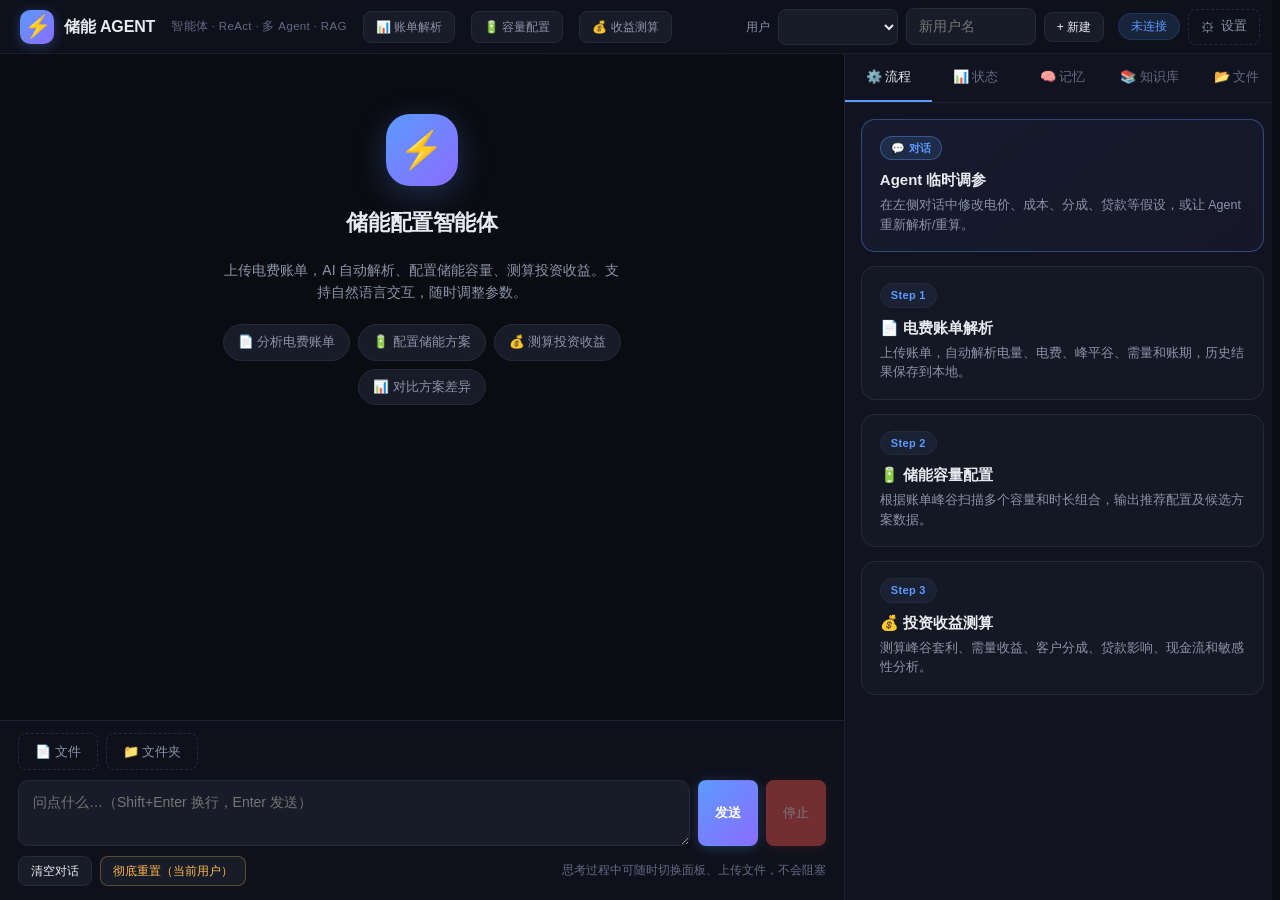
==== commit 93007b7f: "Optimize multi-page responsive UI" ====
--- a/static/index.html
+++ b/static/index.html
@@ -4,9 +4,9 @@
 <meta charset="utf-8" />
 <meta name="viewport" content="width=device-width, initial-scale=1" />
 <title>储能 AGENT</title>
-<link rel="icon" href="data:image/svg+xml,%3Csvg xmlns='http://www.w3.org/2000/svg' viewBox='0 0 100 100'%3E%3Crect width='100' height='100' rx='22' fill='%23161922'/%3E%3Ctext x='50' y='62' font-size='48' text-anchor='middle'%3E%E2%9A%A1%3C/text%3E%3C/svg%3E" />
-<link rel="stylesheet" href="/static/shared.css?v=20260512-llmfix" />
-<link rel="stylesheet" href="/static/style.css?v=20260512-llmfix" />
+<link rel="icon" href="data:image/svg+xml,%3Csvg xmlns='http://www.w3.org/2000/svg' viewBox='0 0 100 100'%3E%3Crect width='100' height='100' rx='22' fill='%23111420'/%3E%3Ctext x='50' y='62' font-size='48' text-anchor='middle'%3E%E2%9A%A1%3C/text%3E%3C/svg%3E" />
+<link rel="stylesheet" href="/static/shared.css?v=20260513-awesomeui" />
+<link rel="stylesheet" href="/static/style.css?v=20260513-awesomeui" />
 </head>
 <body>
 <header class="topbar">
@@ -14,9 +14,9 @@
     <span class="logo">⚡</span>
     <span class="title">储能 AGENT</span>
     <span class="subtitle">智能体 · ReAct · 多 Agent · RAG</span>
-    <a class="top-link" href="/bills">账单解析</a>
-    <a class="top-link" href="/capacity">容量配置</a>
-    <a class="top-link" href="/revenue">收益测算</a>
+    <a class="top-link" href="/bills">📊 账单解析</a>
+    <a class="top-link" href="/capacity">🔋 容量配置</a>
+    <a class="top-link" href="/revenue">💰 收益测算</a>
   </div>
   <div class="user-bar">
     <label>用户</label>
@@ -29,7 +29,19 @@
 <main class="layout">
   <!-- 左：聊天 -->
   <section class="chat-pane" aria-label="对话窗口">
-    <div id="chat-list" class="chat-list" role="log" aria-live="polite" aria-atomic="false"></div>
+    <div id="chat-list" class="chat-list" role="log" aria-live="polite" aria-atomic="false">
+      <div class="welcome-state" id="welcome-state">
+        <div class="welcome-icon">⚡</div>
+        <div class="welcome-title">储能配置智能体</div>
+        <div class="welcome-sub">上传电费账单，AI 自动解析、配置储能容量、测算投资收益。支持自然语言交互，随时调整参数。</div>
+        <div class="welcome-hints">
+          <span class="welcome-hint" data-hint="帮我分析这个月的电费账单">📄 分析电费账单</span>
+          <span class="welcome-hint" data-hint="我们工厂月用电50万度，帮我配储能">🔋 配置储能方案</span>
+          <span class="welcome-hint" data-hint="测算一下 EMC 模式下的投资收益">💰 测算投资收益</span>
+          <span class="welcome-hint" data-hint="对比一下不同容量方案的收益差异">📊 对比方案差异</span>
+        </div>
+      </div>
+    </div>
 
     <div class="composer">
       <div class="upload-bar">
@@ -53,7 +65,7 @@
       <div class="action-row">
         <button id="clear-btn" class="btn btn-mini">清空对话</button>
         <button id="reset-btn" class="btn btn-mini btn-warn">彻底重置（当前用户）</button>
-        <span class="hint">提示：思考过程中点其它按钮、切换面板都不会卡，因为 SSE + 异步队列。</span>
+        <span class="hint">思考过程中可随时切换面板、上传文件，不会阻塞</span>
       </div>
     </div>
   </section>
@@ -70,23 +82,23 @@
 
     <div class="tab-pane workflow-pane" data-pane="workflow">
       <div class="flow-card agent-card">
-        <span class="flow-step">参数调整</span>
-        <h3>Agent 临时调参窗口</h3>
-        <p>左侧对话用于临时修改电价、成本、分成、贷款等假设，也可以让 Agent 重新解析或重算。</p>
+        <span class="flow-step">💬 对话</span>
+        <h3>Agent 临时调参</h3>
+        <p>在左侧对话中修改电价、成本、分成、贷款等假设，或让 Agent 重新解析/重算。</p>
       </div>
       <a class="flow-card flow-link" href="/bills">
         <span class="flow-step">Step 1</span>
-        <h3>电费账单解析</h3>
-        <p>上传账单，自动解析电量、电费、峰平谷、需量和账期，历史结果会保存到本地数据盘。</p>
+        <h3>📄 电费账单解析</h3>
+        <p>上传账单，自动解析电量、电费、峰平谷、需量和账期，历史结果保存到本地。</p>
       </a>
       <a class="flow-card flow-link" href="/capacity">
         <span class="flow-step">Step 2</span>
-        <h3>储能容量配置分析</h3>
-        <p>根据账单峰谷情况扫描多个容量和时长组合，输出推荐配置及所有候选方案数据。</p>
+        <h3>🔋 储能容量配置</h3>
+        <p>根据账单峰谷扫描多个容量和时长组合，输出推荐配置及候选方案数据。</p>
       </a>
       <a class="flow-card flow-link" href="/revenue">
         <span class="flow-step">Step 3</span>
-        <h3>投资收益测算</h3>
+        <h3>💰 投资收益测算</h3>
         <p>测算峰谷套利、需量收益、客户分成、贷款影响、现金流和敏感性分析。</p>
       </a>
     </div>
@@ -150,7 +162,7 @@
 
 <div id="toast" class="toast" role="status" aria-live="polite"></div>
 
-<script src="/static/common.js?v=20260512-llmfix"></script>
-<script src="/static/app.js?v=20260512-llmfix"></script>
+<script src="/static/common.js?v=20260513-awesomeui"></script>
+<script src="/static/app.js?v=20260513-awesomeui"></script>
 </body>
 </html>
--- a/static/shared.css
+++ b/static/shared.css
@@ -1,61 +1,77 @@
 /* ============================================================
-   储能 AGENT —— 共享样式
+   储能 AGENT —— 共享样式 v3
    设计 Tokens、Reset、按钮、表单、表格、Toast、上传进度、滚动条、a11y
    ============================================================ */
 
 :root {
   /* —— 背景层级 —— */
-  --bg: #0f1115;
-  --bg-elevated: #161922;
-  --bg-subtle: #1d212c;
-  --bg-card: #1a1d27;
-  --bg-card-2: #202532;
-  --bg-overlay: #171b24;
+  --bg: #0a0c12;
+  --bg-elevated: #111420;
+  --bg-subtle: #181c28;
+  --bg-card: #141824;
+  --bg-card-2: #1c2030;
+  --bg-overlay: #111420;
 
   /* —— 边框 —— */
-  --border: #2b303d;
-  --border-strong: #303646;
-  --border-subtle: #242936;
+  --border: #252a3a;
+  --border-strong: #2e3448;
+  --border-subtle: #1e2334;
 
   /* —— 文本 —— */
-  --text: #e7e9ee;
-  --text-dim: #9aa0ad;
-  --text-muted: #737b8c;
+  --text: #e8eaf0;
+  --text-dim: #8b93a8;
+  --text-muted: #636b82;
 
   /* —— 品牌色 —— */
-  --primary: #4f8cff;
-  --primary-hover: #5e9aff;
-  --primary-soft: rgba(79, 140, 255, 0.16);
-  --primary-soft-2: rgba(79, 140, 255, 0.08);
-  --primary-ring: rgba(79, 140, 255, 0.42);
+  --primary: #5b9aff;
+  --primary-hover: #72a8ff;
+  --primary-soft: rgba(91, 154, 255, 0.14);
+  --primary-soft-2: rgba(91, 154, 255, 0.07);
+  --primary-ring: rgba(91, 154, 255, 0.38);
+  --primary-glow: rgba(91, 154, 255, 0.08);
+
+  /* —— 渐变色 —— */
+  --gradient-primary: linear-gradient(135deg, #5b9aff 0%, #8b6cff 100%);
+  --gradient-card: linear-gradient(145deg, rgba(91,154,255,0.06) 0%, rgba(139,108,255,0.04) 100%);
+  --gradient-border: linear-gradient(135deg, rgba(91,154,255,0.3), rgba(139,108,255,0.15), transparent);
 
   /* —— 语义色 —— */
-  --ok: #34c759;
-  --warn: #f5a623;
-  --stop: #e3554f;
-  --error: #ff5c5c;
+  --ok: #3ddc84;
+  --warn: #ffb74d;
+  --stop: #ef5350;
+  --error: #ff6b6b;
 
   /* —— 角色色（聊天/工具） —— */
-  --user-bubble: #2563eb;
-  --asst-bubble: #1f2330;
-  --tool: #b36cff;
-  --reflect: #f5a623;
+  --user-bubble: linear-gradient(135deg, #2962ff 0%, #3949ab 100%);
+  --asst-bubble: #161a26;
+  --tool: #b388ff;
+  --reflect: #ffb74d;
 
   /* —— 效果 —— */
-  --shadow-sm: 0 2px 8px rgba(0, 0, 0, 0.24);
-  --shadow: 0 6px 22px rgba(0, 0, 0, 0.28);
+  --shadow-sm: 0 2px 8px rgba(0, 0, 0, 0.3);
+  --shadow: 0 8px 32px rgba(0, 0, 0, 0.35);
+  --shadow-lg: 0 16px 48px rgba(0, 0, 0, 0.4);
+  --glass: rgba(17, 20, 32, 0.72);
+  --glass-border: rgba(255, 255, 255, 0.06);
 
   /* —— 圆角 —— */
-  --radius-sm: 6px;
-  --radius: 8px;
-  --radius-lg: 12px;
+  --radius-sm: 8px;
+  --radius: 10px;
+  --radius-lg: 14px;
+  --radius-xl: 20px;
   --radius-pill: 999px;
 
   /* —— 动效 —— */
   --ease: cubic-bezier(0.4, 0, 0.2, 1);
+  --ease-spring: cubic-bezier(0.34, 1.56, 0.64, 1);
   --duration-fast: 0.15s;
-  --duration: 0.22s;
-  --duration-slow: 0.36s;
+  --duration: 0.25s;
+  --duration-slow: 0.4s;
+
+  /* —— 布局 —— */
+  --page-max: 1680px;
+  --page-pad: clamp(10px, 1.4vw, 18px);
+  --mobile-tap: 44px;
 }
 
 /* ============================================================
@@ -63,10 +79,13 @@
    ============================================================ */
 *, *::before, *::after { box-sizing: border-box; }
 html, body { margin: 0; padding: 0; }
-html { -webkit-text-size-adjust: 100%; }
+html {
+  -webkit-text-size-adjust: 100%;
+  scrollbar-gutter: stable;
+}
 
 body {
-  font-family: -apple-system, BlinkMacSystemFont, 'Segoe UI', 'PingFang SC',
+  font-family: -apple-system, BlinkMacSystemFont, 'SF Pro Display', 'Segoe UI', 'PingFang SC',
                'Microsoft YaHei', Roboto, Helvetica, Arial, sans-serif;
   background: var(--bg);
   color: var(--text);
@@ -74,6 +93,12 @@
   line-height: 1.5;
   -webkit-font-smoothing: antialiased;
   -moz-osx-font-smoothing: grayscale;
+  overscroll-behavior-y: none;
+}
+
+body::selection {
+  background: rgba(91, 154, 255, 0.32);
+  color: #fff;
 }
 
 button, input, select, textarea { font: inherit; }
@@ -110,56 +135,68 @@
   justify-content: center;
   gap: 6px;
   min-height: 36px;
-  padding: 8px 14px;
+  padding: 8px 16px;
   border: 1px solid var(--border);
   border-radius: var(--radius-sm);
   background: var(--bg-subtle);
   color: var(--text);
   font-size: 13px;
+  font-weight: 500;
   cursor: pointer;
   white-space: nowrap;
+  max-width: 100%;
+  overflow: hidden;
+  text-overflow: ellipsis;
   touch-action: manipulation;
+  -webkit-tap-highlight-color: transparent;
   text-decoration: none;
-  transition: background var(--duration-fast) var(--ease),
-              border-color var(--duration-fast) var(--ease),
-              transform var(--duration-fast) var(--ease),
-              opacity var(--duration-fast) var(--ease);
-}
-.btn:hover { background: #252a37; border-color: #353b4b; }
+  transition: all var(--duration-fast) var(--ease);
+}
+.btn:hover { background: #222840; border-color: #353d55; }
 .btn:active { transform: translateY(1px); }
 .btn:disabled,
-.btn[disabled] { opacity: 0.55; cursor: not-allowed; transform: none; }
+.btn[disabled] { opacity: 0.45; cursor: not-allowed; transform: none; }
 .btn:disabled:hover { background: var(--bg-subtle); border-color: var(--border); }
 
 .btn-primary {
-  background: var(--primary);
-  border-color: var(--primary);
+  background: var(--gradient-primary);
+  border-color: transparent;
   color: #fff;
-  font-weight: 650;
-}
-.btn-primary:hover { background: var(--primary-hover); border-color: var(--primary-hover); }
-.btn-primary:disabled:hover { background: var(--primary); border-color: var(--primary); }
+  font-weight: 600;
+  box-shadow: 0 2px 12px rgba(91, 154, 255, 0.25);
+}
+.btn-primary:hover {
+  box-shadow: 0 4px 20px rgba(91, 154, 255, 0.35);
+  filter: brightness(1.08);
+}
+.btn-primary:disabled:hover { filter: none; box-shadow: 0 2px 12px rgba(91, 154, 255, 0.25); }
 
 .btn-stop {
   background: var(--stop);
-  border-color: var(--stop);
+  border-color: transparent;
   color: #fff;
-}
-.btn-stop:hover { filter: brightness(1.08); background: var(--stop); border-color: var(--stop); }
-
-.btn-warn { color: var(--warn); border-color: var(--warn); }
+  box-shadow: 0 2px 12px rgba(239, 83, 80, 0.25);
+}
+.btn-stop:hover { filter: brightness(1.1); }
+
+.btn-warn { color: var(--warn); border-color: rgba(255, 183, 77, 0.3); }
 
 .btn-ghost,
 .btn-outline {
   background: transparent;
   border-style: dashed;
+  border-color: var(--border);
   color: var(--text-dim);
 }
 .btn-ghost:hover,
-.btn-outline:hover { color: var(--text); border-color: var(--primary); }
-
-.btn-mini { min-height: 30px; padding: 5px 10px; font-size: 12px; }
-.small-btn { min-height: 30px; padding: 5px 10px; font-size: 12px; }
+.btn-outline:hover {
+  color: var(--text);
+  border-color: var(--primary);
+  background: var(--primary-soft-2);
+}
+
+.btn-mini { min-height: 30px; padding: 5px 12px; font-size: 12px; }
+.small-btn { min-height: 30px; padding: 5px 12px; font-size: 12px; }
 .wide-btn { width: 100%; }
 
 /* ============================================================
@@ -172,7 +209,7 @@
 select,
 textarea {
   min-height: 36px;
-  padding: 6px 10px;
+  padding: 7px 12px;
   border: 1px solid var(--border);
   border-radius: var(--radius-sm);
   background: var(--bg-subtle);
@@ -184,9 +221,32 @@
 input[type="text"]:hover,
 input[type="number"]:hover,
 select:hover,
-textarea:hover { border-color: #3a3f50; }
+textarea:hover { border-color: #3a4060; }
 
 textarea { resize: vertical; }
+
+@media (max-width: 760px) {
+  .btn {
+    min-height: var(--mobile-tap);
+    padding: 9px 14px;
+    white-space: normal;
+    line-height: 1.25;
+  }
+  .btn-mini,
+  .small-btn {
+    min-height: 38px;
+    padding: 7px 12px;
+  }
+  input[type="text"],
+  input[type="number"],
+  input[type="search"],
+  input:not([type]),
+  select,
+  textarea {
+    min-height: var(--mobile-tap);
+    font-size: 16px;
+  }
+}
 
 /* ============================================================
    Tag / Pill
@@ -194,12 +254,13 @@
 .tag {
   display: inline-flex;
   align-items: center;
-  padding: 4px 8px;
+  padding: 4px 10px;
   border: 1px solid var(--border);
-  border-radius: var(--radius-sm);
+  border-radius: var(--radius-pill);
   background: var(--bg-subtle);
   color: var(--text-dim);
   font-size: 11px;
+  font-weight: 500;
 }
 
 /* ============================================================
@@ -209,7 +270,7 @@
   background: var(--bg-card);
   border: 1px solid var(--border);
   border-radius: var(--radius);
-  padding: 12px;
+  padding: 14px;
   font-size: 13px;
   line-height: 1.7;
 }
@@ -218,12 +279,14 @@
 .card .row .v { color: var(--text); font-weight: 500; }
 .card .ok { color: var(--ok); }
 .card .no { color: var(--text-dim); }
-.card-section { margin-top: 12px; }
+.card-section { margin-top: 14px; }
 .card-section h4 {
   margin: 0 0 8px 0;
-  font-size: 13px;
+  font-size: 12.5px;
   color: var(--text-dim);
-  font-weight: 500;
+  font-weight: 600;
+  text-transform: uppercase;
+  letter-spacing: 0.05em;
 }
 
 /* ============================================================
@@ -232,14 +295,16 @@
 .toast {
   position: fixed;
   left: 50%;
-  bottom: calc(22px + env(safe-area-inset-bottom));
+  bottom: calc(24px + env(safe-area-inset-bottom));
   transform: translate(-50%, 18px);
   min-width: 180px;
   max-width: min(520px, calc(100vw - 28px));
-  padding: 10px 16px;
+  padding: 11px 18px;
   border: 1px solid var(--border);
   border-radius: var(--radius);
-  background: #222735;
+  background: var(--glass);
+  backdrop-filter: blur(16px) saturate(1.4);
+  -webkit-backdrop-filter: blur(16px) saturate(1.4);
   color: var(--text);
   box-shadow: var(--shadow);
   opacity: 0;
@@ -273,16 +338,16 @@
 }
 .upload-progress-track {
   width: 100%;
-  height: 7px;
+  height: 6px;
   overflow: hidden;
   border-radius: var(--radius-pill);
-  background: #303646;
+  background: #252a3a;
 }
 .upload-progress-track span {
   display: block;
   height: 100%;
   border-radius: inherit;
-  background: var(--primary);
+  background: var(--gradient-primary);
   transition: width 0.18s var(--ease);
 }
 .upload-progress-meta {
@@ -296,33 +361,47 @@
    ============================================================ */
 .metric {
   min-width: 0;
-  min-height: 78px;
+  min-height: 82px;
   display: flex;
   flex-direction: column;
   justify-content: space-between;
   gap: 6px;
-  padding: 11px 12px;
+  padding: 14px 16px;
   border: 1px solid var(--border);
   border-radius: var(--radius);
   background: var(--bg-card);
+  position: relative;
+  overflow: hidden;
+  transition: all var(--duration) var(--ease);
+}
+.metric::before {
+  content: '';
+  position: absolute;
+  top: 0;
+  left: 0;
+  right: 0;
+  height: 2px;
+  background: var(--gradient-primary);
+  opacity: 0;
+  transition: opacity var(--duration) var(--ease);
+}
+.metric:hover {
+  border-color: #353d55;
+  transform: translateY(-2px);
   box-shadow: var(--shadow-sm);
-  transition: border-color var(--duration-fast) var(--ease),
-              transform var(--duration-fast) var(--ease);
-}
-.metric:hover {
-  border-color: #353b4b;
-  transform: translateY(-1px);
-}
+}
+.metric:hover::before { opacity: 1; }
 .metric span {
   color: var(--text-dim);
-  font-size: 11px;
+  font-size: 11.5px;
   line-height: 1.3;
+  font-weight: 500;
 }
 .metric b {
   display: block;
   color: var(--text);
-  font-size: 16px;
-  font-weight: 650;
+  font-size: 17px;
+  font-weight: 700;
   line-height: 1.25;
   overflow-wrap: anywhere;
 }
@@ -334,13 +413,13 @@
 .capacity-table {
   width: 100%;
   border-collapse: collapse;
-  font-size: 12px;
+  font-size: 12.5px;
 }
 .bill-table th,
 .bill-table td,
 .capacity-table th,
 .capacity-table td {
-  padding: 9px 10px;
+  padding: 10px 12px;
   border-bottom: 1px solid var(--border-subtle);
   text-align: left;
   white-space: nowrap;
@@ -352,8 +431,10 @@
   z-index: 1;
   background: var(--bg-card-2);
   color: var(--text-dim);
-  font-weight: 650;
-  letter-spacing: 0.02em;
+  font-weight: 600;
+  font-size: 11.5px;
+  text-transform: uppercase;
+  letter-spacing: 0.04em;
 }
 .bill-table td.num,
 .capacity-table td.num {
@@ -367,7 +448,7 @@
 }
 .bill-table tbody tr:hover td,
 .capacity-table tbody tr:hover td {
-  background: rgba(255, 255, 255, 0.02);
+  background: rgba(91, 154, 255, 0.04);
 }
 
 /* 可排序表头 */
@@ -375,7 +456,7 @@
 .capacity-table th.sortable {
   cursor: pointer;
   user-select: none;
-  padding-right: 20px;
+  padding-right: 22px;
   position: sticky;
   top: 0;
 }
@@ -383,7 +464,7 @@
 .capacity-table th.sortable::after {
   content: '⇅';
   position: absolute;
-  right: 6px;
+  right: 8px;
   top: 50%;
   transform: translateY(-50%);
   font-size: 10px;
@@ -408,13 +489,13 @@
 /* ============================================================
    滚动条
    ============================================================ */
-::-webkit-scrollbar { width: 9px; height: 9px; }
+::-webkit-scrollbar { width: 8px; height: 8px; }
 ::-webkit-scrollbar-track { background: transparent; }
 ::-webkit-scrollbar-thumb {
-  background: #2c303d;
+  background: #282e40;
   border-radius: var(--radius-sm);
 }
-::-webkit-scrollbar-thumb:hover { background: #3a3f50; }
+::-webkit-scrollbar-thumb:hover { background: #3a4260; }
 ::-webkit-scrollbar-corner { background: transparent; }
 
 /* ============================================================
@@ -422,15 +503,15 @@
    ============================================================ */
 .skeleton-stack {
   display: grid;
-  gap: 8px;
-  padding: 6px 0;
+  gap: 10px;
+  padding: 8px 0;
 }
 .skeleton-line {
   height: 12px;
   border-radius: var(--radius-sm);
-  background: linear-gradient(90deg, #1d212c 0%, #2a2f3d 50%, #1d212c 100%);
+  background: linear-gradient(90deg, #181c28 0%, #252a3a 50%, #181c28 100%);
   background-size: 200% 100%;
-  animation: skeleton-shimmer 1.4s var(--ease) infinite;
+  animation: skeleton-shimmer 1.6s var(--ease) infinite;
 }
 @keyframes skeleton-shimmer {
   0% { background-position: 100% 0; }
@@ -438,7 +519,7 @@
 }
 
 .empty-state {
-  padding: 22px 14px;
+  padding: 28px 16px;
   text-align: center;
   color: var(--text-dim);
 }
@@ -446,7 +527,7 @@
 .empty-state-hint {
   margin-top: 6px;
   color: var(--text-muted);
-  font-size: 11.5px;
+  font-size: 12px;
 }
 
 /* ============================================================
@@ -459,7 +540,7 @@
 
 .fade-in { animation: fade-in var(--duration-slow) var(--ease) both; }
 @keyframes fade-in {
-  from { opacity: 0; transform: translateY(4px); }
+  from { opacity: 0; transform: translateY(6px); }
   to { opacity: 1; transform: translateY(0); }
 }
 
@@ -468,27 +549,27 @@
    ============================================================ */
 .back-to-top {
   position: fixed;
-  right: 22px;
-  bottom: calc(28px + env(safe-area-inset-bottom));
-  width: 40px;
-  height: 40px;
+  right: 24px;
+  bottom: calc(30px + env(safe-area-inset-bottom));
+  width: 42px;
+  height: 42px;
   border: 1px solid var(--border);
   border-radius: 50%;
-  background: var(--bg-card);
+  background: var(--glass);
+  backdrop-filter: blur(12px);
+  -webkit-backdrop-filter: blur(12px);
   color: var(--text);
   font-size: 16px;
   cursor: pointer;
   box-shadow: var(--shadow);
   opacity: 0;
   transform: translateY(8px);
-  transition: opacity var(--duration) var(--ease),
-              transform var(--duration) var(--ease),
-              background var(--duration-fast) var(--ease);
+  transition: all var(--duration) var(--ease);
   z-index: 800;
   pointer-events: none;
 }
 .back-to-top.show {
-  opacity: 0.92;
+  opacity: 0.9;
   transform: translateY(0);
   pointer-events: auto;
 }
@@ -498,32 +579,17 @@
    打印样式（导出/打印报告时使用）
    ============================================================ */
 @media print {
-  :root {
-    color-scheme: light;
-  }
+  :root { color-scheme: light; }
   body {
     background: #ffffff !important;
     color: #1a1d27 !important;
     overflow: visible !important;
   }
-  .page-head,
-  .topbar,
-  .control-panel,
-  .back-to-top,
-  .toast,
-  .composer,
-  .side-pane,
-  .upload-row,
-  .revenue-action-grid,
-  .panel-title button,
-  #refresh-files-btn,
-  #refresh-btn,
-  #calculate-btn,
-  #export-report-btn,
-  #parse-bills-btn,
-  #capacity-analysis-btn,
-  #analyze-btn,
-  .bill-progress {
+  .page-head, .topbar, .control-panel, .back-to-top, .toast,
+  .composer, .side-pane, .upload-row, .revenue-action-grid,
+  .panel-title button, #refresh-files-btn, #refresh-btn,
+  #calculate-btn, #export-report-btn, #parse-bills-btn,
+  #capacity-analysis-btn, #analyze-btn, .bill-progress {
     display: none !important;
   }
   .panel {
@@ -543,50 +609,31 @@
   }
   .metric span { color: #4a5060 !important; }
   .metric b { color: #1a1d27 !important; }
-  .bill-table,
-  .capacity-table {
-    font-size: 11px;
-    page-break-inside: auto;
-    border-collapse: collapse;
-  }
-  .bill-table th,
-  .capacity-table th {
+  .bill-table, .capacity-table { font-size: 11px; page-break-inside: auto; border-collapse: collapse; }
+  .bill-table th, .capacity-table th {
     background: #f0f2f7 !important;
     color: #4a5060 !important;
     border-bottom: 1px solid #c8ccd5 !important;
   }
-  .bill-table td,
-  .capacity-table td {
+  .bill-table td, .capacity-table td {
     color: #1a1d27 !important;
     border-bottom: 1px solid #e2e6ee !important;
   }
-  .bill-table tr,
-  .capacity-table tr { page-break-inside: avoid; }
-  .bill-table-wrap,
-  .capacity-table-wrap {
+  .bill-table tr, .capacity-table tr { page-break-inside: avoid; }
+  .bill-table-wrap, .capacity-table-wrap {
     max-height: none !important;
     overflow: visible !important;
     border: none !important;
     background: #fff !important;
   }
-  .loan-row {
-    background: #fff !important;
-    border-color: #ddd !important;
-  }
+  .loan-row { background: #fff !important; border-color: #ddd !important; }
   .loan-row span { color: #4a5060 !important; }
   .loan-row b { color: #1a1d27 !important; }
-  .summary-grid,
-  .capacity-callout,
-  .loan-impact-grid {
+  .summary-grid, .capacity-callout, .loan-impact-grid {
     grid-template-columns: repeat(3, minmax(0, 1fr)) !important;
   }
-  .workspace {
-    overflow: visible !important;
-    padding: 0 !important;
-  }
-  .bill-page,
-  .analysis-page,
-  .revenue-page {
+  .workspace { overflow: visible !important; padding: 0 !important; }
+  .bill-page, .analysis-page, .revenue-page {
     display: block !important;
     height: auto !important;
     padding: 14px !important;
@@ -612,94 +659,68 @@
 .modal-backdrop {
   position: fixed;
   inset: 0;
-  background: rgba(8, 10, 14, 0.62);
-  backdrop-filter: blur(4px);
-  -webkit-backdrop-filter: blur(4px);
+  background: rgba(6, 8, 12, 0.7);
+  backdrop-filter: blur(8px) saturate(1.2);
+  -webkit-backdrop-filter: blur(8px) saturate(1.2);
   display: flex;
   align-items: center;
   justify-content: center;
   padding: 24px;
   z-index: 1000;
-  animation: modalFadeIn 0.16s ease-out;
-}
-.modal-backdrop.hide {
-  animation: modalFadeOut 0.14s ease-in forwards;
-}
-@keyframes modalFadeIn {
-  from { opacity: 0; }
-  to { opacity: 1; }
-}
-@keyframes modalFadeOut {
-  from { opacity: 1; }
-  to { opacity: 0; }
-}
+  animation: modalFadeIn 0.2s ease-out;
+}
+.modal-backdrop.hide { animation: modalFadeOut 0.15s ease-in forwards; }
+@keyframes modalFadeIn { from { opacity: 0; } to { opacity: 1; } }
+@keyframes modalFadeOut { from { opacity: 1; } to { opacity: 0; } }
 .modal-dialog {
   background: var(--bg-card);
   border: 1px solid var(--border-strong);
-  border-radius: var(--radius-lg, 14px);
-  box-shadow: 0 20px 50px rgba(0, 0, 0, 0.55);
+  border-radius: var(--radius-xl);
+  box-shadow: 0 24px 64px rgba(0, 0, 0, 0.6);
   width: 100%;
   max-width: 560px;
   max-height: calc(100vh - 48px);
   display: flex;
   flex-direction: column;
-  animation: modalSlideIn 0.18s ease-out;
-}
-.modal-dialog.modal-lg {
-  max-width: 720px;
-}
-.modal-dialog.modal-sm {
-  max-width: 420px;
-}
+  animation: modalSlideIn 0.22s ease-out;
+}
+.modal-dialog.modal-lg { max-width: 720px; }
+.modal-dialog.modal-sm { max-width: 420px; }
 @keyframes modalSlideIn {
-  from { transform: translateY(12px) scale(0.98); opacity: 0; }
+  from { transform: translateY(16px) scale(0.97); opacity: 0; }
   to { transform: translateY(0) scale(1); opacity: 1; }
 }
 .modal-header {
   display: flex;
   align-items: center;
   justify-content: space-between;
-  padding: 16px 20px;
+  padding: 18px 22px;
   border-bottom: 1px solid var(--border-subtle);
 }
-.modal-title {
-  margin: 0;
-  font-size: 16px;
-  font-weight: 600;
-  color: var(--text);
-}
+.modal-title { margin: 0; font-size: 16px; font-weight: 650; color: var(--text); }
 .modal-close {
   background: transparent;
   border: none;
   color: var(--text-dim);
-  font-size: 24px;
+  font-size: 22px;
   line-height: 1;
   cursor: pointer;
-  padding: 2px 8px;
-  border-radius: 6px;
-  transition: background var(--transition, 0.15s);
-}
-.modal-close:hover {
-  background: var(--bg-subtle);
-  color: var(--text);
-}
-.modal-body {
-  padding: 18px 20px;
-  overflow-y: auto;
-  flex: 1;
-}
+  padding: 4px 8px;
+  border-radius: var(--radius-sm);
+  transition: all var(--duration-fast);
+}
+.modal-close:hover { background: var(--bg-subtle); color: var(--text); }
+.modal-body { padding: 20px 22px; overflow-y: auto; flex: 1; }
 .modal-footer {
   display: flex;
   justify-content: flex-end;
   gap: 10px;
-  padding: 14px 20px;
+  padding: 16px 22px;
   border-top: 1px solid var(--border-subtle);
   background: var(--bg-elevated);
-  border-radius: 0 0 var(--radius-lg, 14px) var(--radius-lg, 14px);
-}
-html.modal-open {
-  overflow: hidden;
-}
+  border-radius: 0 0 var(--radius-xl) var(--radius-xl);
+}
+html.modal-open { overflow: hidden; }
 
 /* ============================================================
    LLM 设置表单
@@ -707,50 +728,43 @@
 .llm-form { display: flex; flex-direction: column; gap: 14px; }
 .llm-banner-wrap:empty { display: none; }
 .llm-banner {
-  padding: 10px 12px;
-  border-radius: 8px;
+  padding: 10px 14px;
+  border-radius: var(--radius);
   font-size: 12.5px;
   line-height: 1.55;
   border: 1px solid transparent;
 }
 .llm-banner b { color: inherit; }
 .llm-banner code {
-  background: rgba(0,0,0,0.25);
-  padding: 1px 5px;
+  background: rgba(0,0,0,0.3);
+  padding: 1px 6px;
   border-radius: 4px;
   font-size: 11.5px;
 }
 .llm-banner-warn {
-  background: rgba(255, 180, 80, 0.10);
-  border-color: rgba(255, 180, 80, 0.35);
+  background: rgba(255, 183, 77, 0.08);
+  border-color: rgba(255, 183, 77, 0.3);
   color: #f9c97c;
 }
 .llm-banner-ok {
-  background: rgba(80, 200, 140, 0.10);
-  border-color: rgba(80, 200, 140, 0.35);
+  background: rgba(61, 220, 132, 0.08);
+  border-color: rgba(61, 220, 132, 0.3);
   color: #6fd79a;
 }
-.llm-grid {
-  display: grid;
-  grid-template-columns: 1fr 1fr;
-  gap: 14px 16px;
-}
+.llm-grid { display: grid; grid-template-columns: 1fr 1fr; gap: 14px 16px; }
 .llm-field { display: flex; flex-direction: column; gap: 6px; font-size: 13px; }
 .llm-field-wide { grid-column: 1 / -1; }
-.llm-field > span {
-  color: var(--text-dim);
-  font-weight: 500;
-}
+.llm-field > span { color: var(--text-dim); font-weight: 500; }
 .llm-field input,
 .llm-field select {
   background: var(--bg-elevated);
   border: 1px solid var(--border);
   color: var(--text);
-  border-radius: 8px;
-  padding: 8px 10px;
+  border-radius: var(--radius);
+  padding: 8px 12px;
   font-size: 13px;
   font-family: inherit;
-  transition: border-color var(--transition, 0.15s), box-shadow var(--transition, 0.15s);
+  transition: border-color var(--duration-fast), box-shadow var(--duration-fast);
 }
 .llm-field input:focus,
 .llm-field select:focus {
@@ -761,23 +775,14 @@
 .llm-key-row { display: flex; gap: 8px; }
 .llm-key-row input { flex: 1; font-family: ui-monospace, SFMono-Regular, Menlo, monospace; }
 .llm-key-toggle { white-space: nowrap; padding: 6px 12px; font-size: 12px; }
-.llm-hint {
-  color: var(--text-muted);
-  font-size: 11.5px;
-  line-height: 1.5;
-}
+.llm-hint { color: var(--text-muted); font-size: 11.5px; line-height: 1.5; }
 .llm-hint code {
   background: var(--bg-subtle);
-  padding: 1px 5px;
+  padding: 1px 6px;
   border-radius: 4px;
   font-size: 11px;
 }
-.llm-status {
-  min-height: 18px;
-  font-size: 12.5px;
-  color: var(--text-dim);
-  padding: 6px 0 0;
-}
+.llm-status { min-height: 18px; font-size: 12.5px; color: var(--text-dim); padding: 6px 0 0; }
 .llm-status-info { color: var(--primary); }
 .llm-status-ok { color: #4ec27c; }
 .llm-status-error { color: #ff7a7a; }
@@ -791,15 +796,13 @@
   gap: 8px;
   margin-left: auto;
 }
-.llm-settings-wrap.llm-settings-inline {
-  margin-left: 4px;
-}
+.llm-settings-wrap.llm-settings-inline { margin-left: 4px; }
 .llm-badge {
   display: inline-flex;
   align-items: center;
   gap: 6px;
-  padding: 3px 10px;
-  border-radius: 999px;
+  padding: 4px 12px;
+  border-radius: var(--radius-pill);
   background: var(--primary-soft);
   color: var(--primary);
   border: 1px solid var(--primary-soft);
@@ -812,14 +815,14 @@
   cursor: help;
 }
 .llm-badge.llm-badge-ok {
-  background: rgba(80, 200, 140, 0.12);
+  background: rgba(61, 220, 132, 0.1);
   color: #6fd79a;
-  border-color: rgba(80, 200, 140, 0.35);
+  border-color: rgba(61, 220, 132, 0.3);
 }
 .llm-badge.llm-badge-warn {
-  background: rgba(255, 180, 80, 0.12);
+  background: rgba(255, 183, 77, 0.1);
   color: #f9c97c;
-  border-color: rgba(255, 180, 80, 0.4);
+  border-color: rgba(255, 183, 77, 0.35);
 }
 .llm-settings-btn {
   display: inline-flex;
@@ -828,10 +831,7 @@
   padding: 5px 12px;
   font-size: 12.5px;
 }
-.llm-settings-btn span[aria-hidden="true"] {
-  font-size: 14px;
-  line-height: 1;
-}
+.llm-settings-btn span[aria-hidden="true"] { font-size: 14px; line-height: 1; }
 
 @media (max-width: 640px) {
   .llm-grid { grid-template-columns: 1fr; }
--- a/static/style.css
+++ b/static/style.css
@@ -1,5 +1,5 @@
 /* ============================================================
-   首页（index.html）专用样式
+   首页（index.html）专用样式 v3
    公共样式（变量、按钮、表单、Toast 等）来自 shared.css
    ============================================================ */
 
@@ -12,51 +12,84 @@
   max-width: 100vw;
   overflow: hidden;
   margin: 0;
+  background:
+    radial-gradient(ellipse 80% 50% at 50% -20%, rgba(91, 154, 255, 0.06) 0%, transparent 60%),
+    var(--bg);
 }
 
 /* ============================================================
    顶部栏
    ============================================================ */
 .topbar {
-  min-height: 52px;
-  background: var(--bg-elevated);
-  border-bottom: 1px solid var(--border);
+  min-height: 54px;
+  background: var(--glass);
+  backdrop-filter: blur(16px) saturate(1.3);
+  -webkit-backdrop-filter: blur(16px) saturate(1.3);
+  border-bottom: 1px solid var(--glass-border);
   display: flex;
   align-items: center;
   justify-content: space-between;
-  padding: 0 16px;
+  padding: 0 20px;
   flex: 0 0 auto;
   gap: 14px;
   flex-wrap: wrap;
-}
-.brand { display: flex; align-items: center; gap: 8px; min-width: 0; }
-.brand .logo { font-size: 22px; }
-.brand .title { font-weight: 650; font-size: 16px; white-space: nowrap; }
+  position: relative;
+  z-index: 10;
+}
+.brand {
+  display: flex;
+  align-items: center;
+  gap: 10px;
+  min-width: 0;
+  flex: 1 1 auto;
+}
+.brand .logo {
+  font-size: 22px;
+  width: 34px;
+  height: 34px;
+  display: grid;
+  place-items: center;
+  border-radius: var(--radius);
+  background: var(--gradient-primary);
+  box-shadow: 0 2px 12px rgba(91, 154, 255, 0.3);
+}
+.brand .title {
+  font-weight: 700;
+  font-size: 16px;
+  white-space: nowrap;
+  letter-spacing: -0.01em;
+}
 .brand .subtitle {
-  color: var(--text-dim);
-  font-size: 12px;
+  color: var(--text-muted);
+  font-size: 11.5px;
   margin-left: 6px;
   overflow: hidden;
   text-overflow: ellipsis;
   white-space: nowrap;
+  font-weight: 500;
+  letter-spacing: 0.03em;
 }
 .top-link {
   display: inline-flex;
   align-items: center;
   justify-content: center;
-  min-height: 30px;
-  margin-left: 8px;
-  padding: 4px 10px;
+  min-height: 32px;
+  margin-left: 6px;
+  padding: 5px 12px;
   border: 1px solid var(--border);
   border-radius: var(--radius-sm);
   background: var(--bg-subtle);
+  color: var(--text-dim);
+  font-size: 12px;
+  font-weight: 500;
+  text-decoration: none;
+  transition: all var(--duration-fast) var(--ease);
+}
+.top-link:hover {
+  background: var(--primary-soft-2);
+  border-color: var(--primary-ring);
   color: var(--text);
-  font-size: 12px;
-  text-decoration: none;
-  transition: background var(--duration-fast) var(--ease),
-              border-color var(--duration-fast) var(--ease);
-}
-.top-link:hover { background: #232735; border-color: var(--primary); }
+}
 
 .user-bar {
   display: flex;
@@ -66,7 +99,7 @@
   min-width: 0;
   flex-wrap: wrap;
 }
-.user-bar label { color: var(--text-dim); }
+.user-bar label { color: var(--text-dim); font-size: 12px; font-weight: 500; }
 .user-bar select { min-width: 120px; }
 .user-bar input { width: 130px; }
 
@@ -75,16 +108,18 @@
    ============================================================ */
 .layout {
   display: grid;
-  grid-template-columns: minmax(0, 1fr) minmax(520px, 44vw);
+  grid-template-columns: minmax(0, 1fr) clamp(420px, 34vw, 560px);
   grid-template-rows: minmax(0, 1fr);
   flex: 1 1 auto;
+  width: min(100vw, var(--page-max));
+  margin: 0 auto;
   min-height: 0;
   overflow: hidden;
 }
 .chat-pane {
   display: flex;
   flex-direction: column;
-  border-right: 1px solid var(--border);
+  border-right: 1px solid var(--border-subtle);
   min-width: 0;
   min-height: 0;
   overflow: hidden;
@@ -99,92 +134,160 @@
 }
 
 /* ============================================================
+   欢迎状态
+   ============================================================ */
+.welcome-state {
+  flex: 1 1 auto;
+  display: flex;
+  flex-direction: column;
+  align-items: center;
+  justify-content: center;
+  padding: 40px 24px;
+  text-align: center;
+  gap: 20px;
+}
+.welcome-icon {
+  width: 72px;
+  height: 72px;
+  display: grid;
+  place-items: center;
+  border-radius: 24px;
+  background: var(--gradient-primary);
+  font-size: 36px;
+  box-shadow: 0 8px 32px rgba(91, 154, 255, 0.25);
+  animation: welcome-float 3s ease-in-out infinite;
+}
+@keyframes welcome-float {
+  0%, 100% { transform: translateY(0); }
+  50% { transform: translateY(-8px); }
+}
+.welcome-title {
+  font-size: 22px;
+  font-weight: 700;
+  color: var(--text);
+  letter-spacing: -0.02em;
+}
+.welcome-sub {
+  font-size: 14px;
+  color: var(--text-dim);
+  max-width: 400px;
+  line-height: 1.6;
+}
+.welcome-hints {
+  display: flex;
+  flex-wrap: wrap;
+  gap: 8px;
+  justify-content: center;
+  max-width: 500px;
+}
+.welcome-hint {
+  padding: 8px 14px;
+  border: 1px solid var(--border);
+  border-radius: var(--radius-pill);
+  background: var(--bg-subtle);
+  color: var(--text-dim);
+  font-size: 12.5px;
+  cursor: pointer;
+  transition: all var(--duration-fast) var(--ease);
+}
+.welcome-hint:hover {
+  border-color: var(--primary-ring);
+  color: var(--text);
+  background: var(--primary-soft-2);
+  transform: translateY(-1px);
+}
+
+/* ============================================================
    聊天区
    ============================================================ */
 .chat-list {
   flex: 1 1 auto;
   overflow-y: auto;
-  padding: 16px 18px;
+  padding: 20px 22px;
   scroll-behavior: smooth;
 }
 .msg {
   display: flex;
-  margin-bottom: 14px;
+  margin-bottom: 16px;
   gap: 10px;
   align-items: flex-start;
-  animation: msg-in 0.28s var(--ease) both;
+  animation: msg-in 0.3s var(--ease) both;
 }
 @keyframes msg-in {
-  from { opacity: 0; transform: translateY(6px); }
+  from { opacity: 0; transform: translateY(8px); }
   to { opacity: 1; transform: translateY(0); }
 }
 .msg.user { flex-direction: row-reverse; }
 .bubble {
   max-width: 78%;
-  padding: 10px 14px;
+  padding: 12px 16px;
   border-radius: var(--radius-lg);
-  line-height: 1.55;
+  line-height: 1.6;
   white-space: pre-wrap;
   word-wrap: break-word;
   overflow-wrap: anywhere;
+  font-size: 14px;
 }
 .msg.user .bubble {
   background: var(--user-bubble);
   color: #fff;
-  border-bottom-right-radius: 2px;
+  border-bottom-right-radius: 4px;
+  box-shadow: 0 2px 12px rgba(41, 98, 255, 0.2);
 }
 .msg.asst .bubble {
   background: var(--asst-bubble);
   color: var(--text);
-  border: 1px solid var(--border);
-  border-bottom-left-radius: 2px;
+  border: 1px solid var(--border-subtle);
+  border-bottom-left-radius: 4px;
 }
 .bubble.thinking::after {
   content: '';
   display: inline-block;
   width: 6px;
-  height: 12px;
-  background: var(--text);
-  margin-left: 2px;
+  height: 14px;
+  background: var(--primary);
+  margin-left: 3px;
   vertical-align: -2px;
-  animation: blink 1s infinite;
-}
-@keyframes blink { 0%, 100% { opacity: 0; } 50% { opacity: 1; } }
+  border-radius: 1px;
+  animation: blink 0.8s ease-in-out infinite;
+}
+@keyframes blink { 0%, 100% { opacity: 0.2; } 50% { opacity: 1; } }
 
 /* 工具 / 反思 / 错误事件块 */
 .evt {
-  margin: 6px 0 10px 0;
+  margin: 8px 0 12px 0;
   font-size: 12.5px;
-  padding: 8px 10px;
+  padding: 10px 12px;
   border-radius: var(--radius);
   border-left: 3px solid;
-  background: #14171f;
+  background: rgba(20, 23, 31, 0.8);
+  backdrop-filter: blur(4px);
   color: var(--text-dim);
   max-width: 78%;
   overflow-wrap: anywhere;
-  animation: fade-in 0.22s var(--ease) both;
+  animation: fade-in 0.25s var(--ease) both;
 }
 .evt.tool { border-color: var(--tool); }
-.evt.tool-result { border-color: #4caf50; }
+.evt.tool-result { border-color: var(--ok); }
 .evt.tool-error { border-color: var(--stop); }
 .evt.reflection { border-color: var(--reflect); }
 .evt.subagent { border-color: #00b8d4; }
 .evt code {
-  background: #0c0e14;
+  background: rgba(12, 14, 20, 0.6);
   border-radius: 4px;
-  padding: 1px 4px;
-  font-size: 12px;
+  padding: 1px 5px;
+  font-size: 11.5px;
   color: #c9d3e0;
 }
 .evt .label { color: var(--text); font-weight: 600; }
 
 .user-tag,
 .asst-tag {
-  font-size: 11px;
+  font-size: 12px;
   color: var(--text-dim);
   flex: 0 0 auto;
-  padding-top: 4px;
-  width: 26px;
+  padding-top: 6px;
+  width: 28px;
   text-align: center;
 }
 
@@ -193,15 +296,17 @@
    ============================================================ */
 .composer {
   flex: 0 0 auto;
-  padding: 10px 14px 12px;
-  border-top: 1px solid var(--border);
-  background: var(--bg-elevated);
+  padding: 12px 18px 14px;
+  border-top: 1px solid var(--border-subtle);
+  background: var(--glass);
+  backdrop-filter: blur(12px);
+  -webkit-backdrop-filter: blur(12px);
 }
 .upload-bar {
   display: flex;
   align-items: center;
   gap: 8px;
-  margin-bottom: 8px;
+  margin-bottom: 10px;
   flex-wrap: wrap;
 }
 .input-row { display: flex; gap: 8px; align-items: stretch; }
@@ -211,22 +316,28 @@
   color: var(--text);
   border: 1px solid var(--border);
   border-radius: var(--radius);
-  padding: 10px 12px;
+  padding: 11px 14px;
   font-family: inherit;
   font-size: 14px;
   resize: vertical;
-  min-height: 44px;
+  min-height: 46px;
   outline: none;
+  transition: border-color var(--duration-fast) var(--ease),
+              box-shadow var(--duration-fast) var(--ease);
+}
+#msg-input:focus {
+  border-color: var(--primary);
+  box-shadow: 0 0 0 3px var(--primary-soft);
 }
 .action-row {
   display: flex;
   align-items: center;
   gap: 8px;
-  margin-top: 8px;
+  margin-top: 10px;
 }
 .action-row .hint {
-  color: var(--text-dim);
-  font-size: 12px;
+  color: var(--text-muted);
+  font-size: 11.5px;
   margin-left: auto;
 }
 
@@ -235,7 +346,7 @@
    ============================================================ */
 .tabs {
   display: flex;
-  border-bottom: 1px solid var(--border);
+  border-bottom: 1px solid var(--border-subtle);
   background: var(--bg-elevated);
   flex: 0 0 auto;
   position: relative;
@@ -245,13 +356,13 @@
   flex: 1;
   background: transparent;
   border: none;
-  color: var(--text-dim);
-  padding: 12px 10px;
+  color: var(--text-muted);
+  padding: 13px 10px;
   font-size: 13px;
+  font-weight: 500;
   cursor: pointer;
   border-bottom: 2px solid transparent;
-  transition: color var(--duration-fast) var(--ease),
-              border-color var(--duration-fast) var(--ease);
+  transition: all var(--duration-fast) var(--ease);
   font-family: inherit;
   white-space: nowrap;
 }
@@ -259,19 +370,19 @@
   color: var(--text);
   border-bottom-color: var(--primary);
 }
-.tab-btn:hover { color: var(--text); }
+.tab-btn:hover { color: var(--text-dim); }
 
 .tab-pane {
   flex: 1 1 auto;
   overflow-y: auto;
-  padding: 14px;
+  padding: 16px;
   min-height: 0;
-  animation: fade-in 0.18s var(--ease) both;
+  animation: fade-in 0.2s var(--ease) both;
 }
 .tab-pane[data-pane="workflow"]:not(.hidden) {
   display: flex;
   flex-direction: column;
-  gap: 12px;
+  gap: 14px;
 }
 .tab-pane[data-pane="files"]:not(.hidden) {
   display: flex;
@@ -282,15 +393,13 @@
   flex-direction: column;
   gap: 10px;
 }
-.tab-pane[data-pane="files"] .panel-actions {
-  flex: 0 0 auto;
-}
+.tab-pane[data-pane="files"] .panel-actions { flex: 0 0 auto; }
 
 .panel-actions {
   display: flex;
   align-items: center;
   gap: 8px;
-  margin-bottom: 10px;
+  margin-bottom: 12px;
 }
 
 /* ============================================================
@@ -300,44 +409,68 @@
 
 .flow-card {
   display: block;
-  padding: 14px;
+  padding: 16px 18px;
   border: 1px solid var(--border);
-  border-radius: var(--radius);
+  border-radius: var(--radius-lg);
   background: var(--bg-card);
   color: var(--text);
   text-decoration: none;
-  transition: border-color var(--duration-fast) var(--ease),
-              background var(--duration-fast) var(--ease),
-              transform var(--duration-fast) var(--ease);
+  position: relative;
+  overflow: hidden;
+  transition: all var(--duration) var(--ease);
+}
+.flow-card::before {
+  content: '';
+  position: absolute;
+  top: 0;
+  left: 0;
+  right: 0;
+  height: 3px;
+  background: var(--gradient-primary);
+  opacity: 0;
+  transition: opacity var(--duration) var(--ease);
 }
 .flow-link:hover {
   border-color: var(--primary-ring);
-  background: #202431;
-  transform: translateY(-2px);
-}
+  background: var(--bg-card-2);
+  transform: translateY(-3px);
+  box-shadow: 0 8px 24px rgba(0, 0, 0, 0.2);
+}
+.flow-link:hover::before { opacity: 1; }
 .flow-step {
   display: inline-flex;
   align-items: center;
-  min-height: 22px;
-  padding: 2px 8px;
+  min-height: 24px;
+  padding: 3px 10px;
   border: 1px solid var(--border);
   border-radius: var(--radius-pill);
-  color: var(--text-dim);
+  color: var(--primary);
   font-size: 11px;
-  margin-bottom: 8px;
+  font-weight: 600;
+  margin-bottom: 10px;
+  background: var(--primary-soft-2);
+  letter-spacing: 0.03em;
 }
 .flow-card h3 {
   margin: 0 0 6px;
   font-size: 15px;
+  font-weight: 650;
   line-height: 1.35;
 }
 .flow-card p {
   margin: 0;
   color: var(--text-dim);
-  font-size: 12px;
-  line-height: 1.5;
-}
-.agent-card { border-color: var(--primary-ring); }
+  font-size: 12.5px;
+  line-height: 1.55;
+}
+.agent-card {
+  border-color: var(--primary-ring);
+  background: var(--gradient-card);
+}
+.agent-card .flow-step {
+  background: var(--primary-soft);
+  border-color: var(--primary-ring);
+}
 
 /* ============================================================
    KB 检索
@@ -351,22 +484,22 @@
 .kb-search-row input[type="number"],
 .kb-search-row input:not([type]) {
   flex: 1;
-  padding: 6px 8px;
+  padding: 7px 10px;
   font-size: 12px;
 }
 .kb-search-row input[type="number"] { width: 60px; flex: 0 0 60px; }
 
 .kb-result {
-  margin-top: 10px;
+  margin-top: 12px;
   max-height: 360px;
   overflow-y: auto;
 }
 .kb-hit {
   background: var(--bg-subtle);
   border-left: 3px solid var(--primary);
-  padding: 8px 10px;
+  padding: 10px 12px;
   margin-bottom: 8px;
-  border-radius: 4px;
+  border-radius: var(--radius-sm);
   font-size: 12.5px;
 }
 .kb-hit .src { color: var(--text-dim); font-size: 11px; }
@@ -387,30 +520,36 @@
   display: flex;
   align-items: center;
   justify-content: space-between;
-  padding: 8px 10px;
-  border-bottom: 1px solid var(--border);
+  padding: 9px 12px;
+  border-bottom: 1px solid var(--border-subtle);
   font-size: 12.5px;
-}
+  transition: background var(--duration-fast);
+}
+.file-list li:hover { background: rgba(91, 154, 255, 0.03); }
 .file-list li .fname {
   color: var(--text);
   flex: 1 1 auto;
   word-break: break-all;
 }
 .file-list li .del {
-  color: var(--stop);
+  color: var(--text-muted);
   cursor: pointer;
   font-size: 14px;
-  padding: 0 4px;
-  opacity: 0.6;
-  transition: opacity var(--duration-fast);
-}
-.file-list li .del:hover { opacity: 1; }
+  padding: 2px 6px;
+  border-radius: var(--radius-sm);
+  transition: all var(--duration-fast);
+}
+.file-list li .del:hover {
+  color: var(--stop);
+  background: rgba(239, 83, 80, 0.1);
+}
 
 /* ============================================================
    响应式
    ============================================================ */
 @media (max-width: 1024px) {
-  .layout { grid-template-columns: minmax(0, 1fr) 420px; }
+  .brand .subtitle { display: none; }
+  .layout { grid-template-columns: minmax(0, 1fr) 390px; }
 }
 
 @media (max-width: 768px) {
@@ -419,36 +558,91 @@
   .topbar {
     align-items: stretch;
     flex-direction: column;
-    padding: calc(10px + env(safe-area-inset-top)) 12px 10px;
-  }
-  .brand { width: 100%; }
+    gap: 8px;
+    min-height: 0;
+    padding: calc(8px + env(safe-area-inset-top)) 12px 8px;
+  }
+  .topbar > .llm-settings-wrap {
+    position: absolute;
+    right: 12px;
+    top: calc(88px + env(safe-area-inset-top));
+    z-index: 2;
+    margin: 0;
+  }
+  .topbar > .llm-settings-wrap .llm-badge,
+  .topbar > .llm-settings-wrap .llm-settings-text {
+    display: none;
+  }
+  .topbar > .llm-settings-wrap .llm-settings-btn {
+    width: 34px;
+    min-width: 34px;
+    min-height: 36px;
+    border-left-color: transparent;
+    border-radius: 0 var(--radius-sm) var(--radius-sm) 0;
+    padding: 6px;
+  }
+  .brand {
+    width: 100%;
+    display: flex;
+    flex-wrap: wrap;
+    gap: 6px 9px;
+    align-items: center;
+  }
   .brand .logo {
-    width: 32px;
-    height: 32px;
-    display: grid;
-    place-items: center;
+    width: 34px;
+    height: 34px;
     border-radius: var(--radius);
-    background: var(--bg-subtle);
-    font-size: 19px;
-  }
-  .brand .title { font-size: 17px; }
-  .brand .subtitle { margin-left: 0; font-size: 11px; }
-  .top-link { margin-left: auto; }
+    font-size: 18px;
+    flex: 0 0 34px;
+  }
+  .brand .title {
+    flex: 1 1 calc(100% - 48px);
+    min-width: 0;
+    font-size: 17px;
+  }
+  .brand .subtitle { display: none; }
+  .top-link {
+    min-height: 30px;
+    margin-left: 0;
+    padding: 5px 8px;
+    font-size: 12px;
+  }
+  .brand .top-link {
+    flex: 1 1 calc(33.333% - 6px);
+    min-width: 0;
+  }
 
   .user-bar {
     width: 100%;
     display: grid;
     grid-template-columns: auto minmax(0, 1fr) auto;
     align-items: center;
-    gap: 8px;
+    gap: 6px;
   }
   .user-bar label { align-self: center; }
   .user-bar select,
   .user-bar input,
-  .user-bar .btn { min-height: 40px; }
-  .user-bar select { min-width: 0; width: 100%; }
-  .user-bar input { grid-column: 1 / 3; width: 100%; }
-  .user-bar .tag { display: none; }
+  .user-bar .btn { min-height: 36px; }
+  .user-bar select {
+    min-width: 0;
+    width: 100%;
+    padding-right: 46px;
+  }
+  #new-user-input,
+  #add-user-btn { display: none; }
+  .user-bar .btn { padding-left: 10px; padding-right: 10px; }
+  .user-bar .llm-settings-wrap {
+    grid-column: 3;
+    grid-row: 1;
+    justify-content: flex-end;
+    margin-left: 0;
+  }
+  .user-bar .llm-badge { display: none; }
+  .user-bar .llm-settings-btn {
+    min-width: 36px;
+    min-height: 36px;
+    padding: 6px;
+  }
 
   .layout {
     display: flex;
@@ -456,68 +650,130 @@
     flex: 1 1 auto;
     min-height: 0;
     overflow: hidden;
-  }
-  .chat-pane { flex: 1 1 auto; min-height: 0; border-right: 0; }
-  .chat-list { flex: 1 1 auto; min-height: 0; padding: 12px; }
-  .msg { gap: 7px; margin-bottom: 12px; }
+    width: 100%;
+  }
+  .chat-pane {
+    flex: 1 1 auto;
+    min-height: 0;
+    border-right: 0;
+  }
+  .chat-list {
+    flex: 1 1 auto;
+    min-height: 0;
+    padding: 12px;
+  }
+  .msg { gap: 7px; margin-bottom: 14px; }
   .bubble {
     max-width: min(88vw, 640px);
-    padding: 10px 12px;
+    padding: 11px 14px;
     border-radius: var(--radius-lg);
     font-size: 14px;
   }
   .evt { max-width: min(88vw, 640px); font-size: 12px; }
-  .user-tag, .asst-tag { width: 22px; }
+  .user-tag, .asst-tag { width: 24px; }
 
   .composer {
     position: sticky;
     bottom: 0;
     z-index: 20;
-    padding: 10px 12px calc(12px + env(safe-area-inset-bottom));
-    box-shadow: 0 -10px 24px rgba(0, 0, 0, 0.22);
-  }
-  .upload-bar { gap: 7px; margin-bottom: 8px; }
-  .upload-bar .btn { flex: 1 1 calc(50% - 4px); text-align: center; }
-  .upload-bar .muted { flex: 1 0 100%; line-height: 1.45; }
+    padding: 9px 12px calc(10px + env(safe-area-inset-bottom));
+    box-shadow: 0 -12px 32px rgba(0, 0, 0, 0.3);
+  }
+  .composer .upload-bar {
+    gap: 7px;
+    margin-bottom: 7px;
+  }
+  .composer .upload-bar .btn {
+    flex: 0 1 auto;
+    min-height: 32px;
+    padding: 5px 10px;
+    font-size: 12px;
+  }
+  .composer .upload-bar .muted {
+    flex: 1 1 auto;
+    min-width: 0;
+    line-height: 1.35;
+    font-size: 11px;
+  }
 
   .input-row {
     display: grid;
-    grid-template-columns: minmax(0, 1fr) auto auto;
+    grid-template-columns: minmax(0, 1fr) 62px 62px;
     gap: 7px;
+    align-items: stretch;
   }
   #msg-input {
-    grid-column: 1 / -1;
-    min-height: 86px;
-    max-height: 34dvh;
+    grid-column: 1;
+    min-height: 44px;
+    max-height: 22dvh;
     font-size: 16px;
     resize: none;
   }
   #send-btn,
-  #stop-btn { min-width: 72px; }
-
-  .action-row { align-items: stretch; flex-wrap: wrap; }
-  .action-row .btn { flex: 1 1 calc(50% - 4px); }
-  .action-row .hint { display: none; }
+  #stop-btn {
+    min-width: 0;
+    padding-left: 8px;
+    padding-right: 8px;
+  }
+
+  .action-row { display: none; }
 
   .side-pane {
     display: flex;
-    flex: 0 0 min(42dvh, 420px);
-    min-height: 260px;
-    max-height: min(42dvh, 420px);
+    flex: 0 0 min(46dvh, 430px);
+    min-height: 310px;
+    max-height: min(46dvh, 430px);
     overflow: hidden;
-    border-top: 1px solid var(--border);
+    border-top: 1px solid var(--border-subtle);
+    box-shadow: 0 -14px 36px rgba(0, 0, 0, 0.3);
   }
   .tabs {
     position: sticky;
     top: 0;
     z-index: 10;
     overflow-x: auto;
-  }
-  .tab-btn { flex: 1 0 88px; min-height: 44px; white-space: nowrap; }
-  .tab-pane { flex: 1 1 auto; min-height: 0; overflow-y: auto; padding: 12px; }
+    scrollbar-width: none;
+  }
+  .tabs::-webkit-scrollbar { display: none; }
+  .tab-btn {
+    flex: 1 0 76px;
+    min-height: 42px;
+    padding: 9px 8px;
+    white-space: nowrap;
+  }
+  .tab-pane {
+    flex: 1 1 auto;
+    min-height: 0;
+    overflow-y: auto;
+    padding: 12px;
+  }
+  .tab-pane[data-pane="workflow"]:not(.hidden) {
+    gap: 10px;
+  }
+  .flow-card {
+    padding: 12px 13px;
+    min-height: 78px;
+  }
+  .flow-step {
+    min-height: 20px;
+    margin-bottom: 6px;
+    padding: 2px 8px;
+  }
+  .flow-card h3 {
+    font-size: 14px;
+    margin-bottom: 4px;
+  }
+  .flow-card p {
+    display: -webkit-box;
+    font-size: 12px;
+    line-height: 1.45;
+    -webkit-line-clamp: 2;
+    -webkit-box-orient: vertical;
+    overflow: hidden;
+  }
 
   .panel-actions { flex-wrap: wrap; }
-  .card { padding: 10px; }
+  .card { padding: 12px; }
   .card .row {
     align-items: flex-start;
     flex-direction: column;
@@ -534,19 +790,102 @@
   .kb-result { max-height: none; }
 
   .file-list li { gap: 8px; }
+
+  .welcome-state {
+    align-items: stretch;
+    justify-content: flex-start;
+    padding: 10px 4px;
+    gap: 8px;
+    text-align: left;
+  }
+  .welcome-icon { display: none; }
+  .welcome-title { font-size: 15px; }
+  .welcome-sub {
+    max-width: none;
+    font-size: 12px;
+    line-height: 1.45;
+  }
+  .welcome-hints {
+    justify-content: flex-start;
+    gap: 6px;
+    overflow-x: auto;
+    flex-wrap: nowrap;
+    padding-bottom: 2px;
+    scrollbar-width: none;
+  }
+  .welcome-hints::-webkit-scrollbar { display: none; }
+  .welcome-hint {
+    flex: 0 0 auto;
+    padding: 6px 10px;
+    font-size: 12px;
+    white-space: nowrap;
+  }
 }
 
 @media (max-width: 420px) {
   .topbar { padding-left: 10px; padding-right: 10px; }
-  .brand .subtitle { display: none; }
+  .brand .top-link {
+    min-width: 0;
+    font-size: 11px;
+    padding-left: 6px;
+    padding-right: 6px;
+  }
   .user-bar { grid-template-columns: auto minmax(0, 1fr) auto; }
-  .user-bar .btn { width: 100%; }
+  .user-bar .llm-badge { display: none; }
   .chat-list,
   .composer,
-  .tab-pane { padding-left: 10px; padding-right: 10px; }
+  .tab-pane { padding-left: 12px; padding-right: 12px; }
   .bubble,
   .evt { max-width: 90vw; }
-  .input-row { grid-template-columns: 1fr 1fr; }
+  .input-row { grid-template-columns: minmax(0, 1fr) 58px 58px; }
   #send-btn,
   #stop-btn { width: 100%; }
 }
+
+@media (max-width: 768px) and (max-height: 760px) {
+  .topbar {
+    gap: 6px;
+    padding-top: calc(6px + env(safe-area-inset-top));
+    padding-bottom: 6px;
+  }
+  .brand .logo {
+    width: 30px;
+    height: 30px;
+    flex-basis: 30px;
+  }
+  .brand .title {
+    flex-basis: calc(100% - 42px);
+    font-size: 15px;
+  }
+  .top-link {
+    min-height: 28px;
+    padding-top: 4px;
+    padding-bottom: 4px;
+  }
+  .user-bar select,
+  .user-bar input,
+  .user-bar .btn,
+  .user-bar .llm-settings-btn {
+    min-height: 34px;
+  }
+  .welcome-sub { display: none; }
+  .composer .upload-bar { margin-bottom: 5px; }
+  .composer .upload-bar .btn {
+    min-height: 30px;
+    padding-top: 4px;
+    padding-bottom: 4px;
+  }
+  #msg-input { min-height: 40px; }
+  .side-pane {
+    flex-basis: min(50dvh, 390px);
+    min-height: 270px;
+    max-height: min(50dvh, 390px);
+  }
+  .tab-btn {
+    min-height: 38px;
+    padding-top: 7px;
+    padding-bottom: 7px;
+  }
+  .tab-pane { padding-top: 10px; padding-bottom: 10px; }
+  .flow-card { min-height: 70px; padding: 10px 12px; }
+}
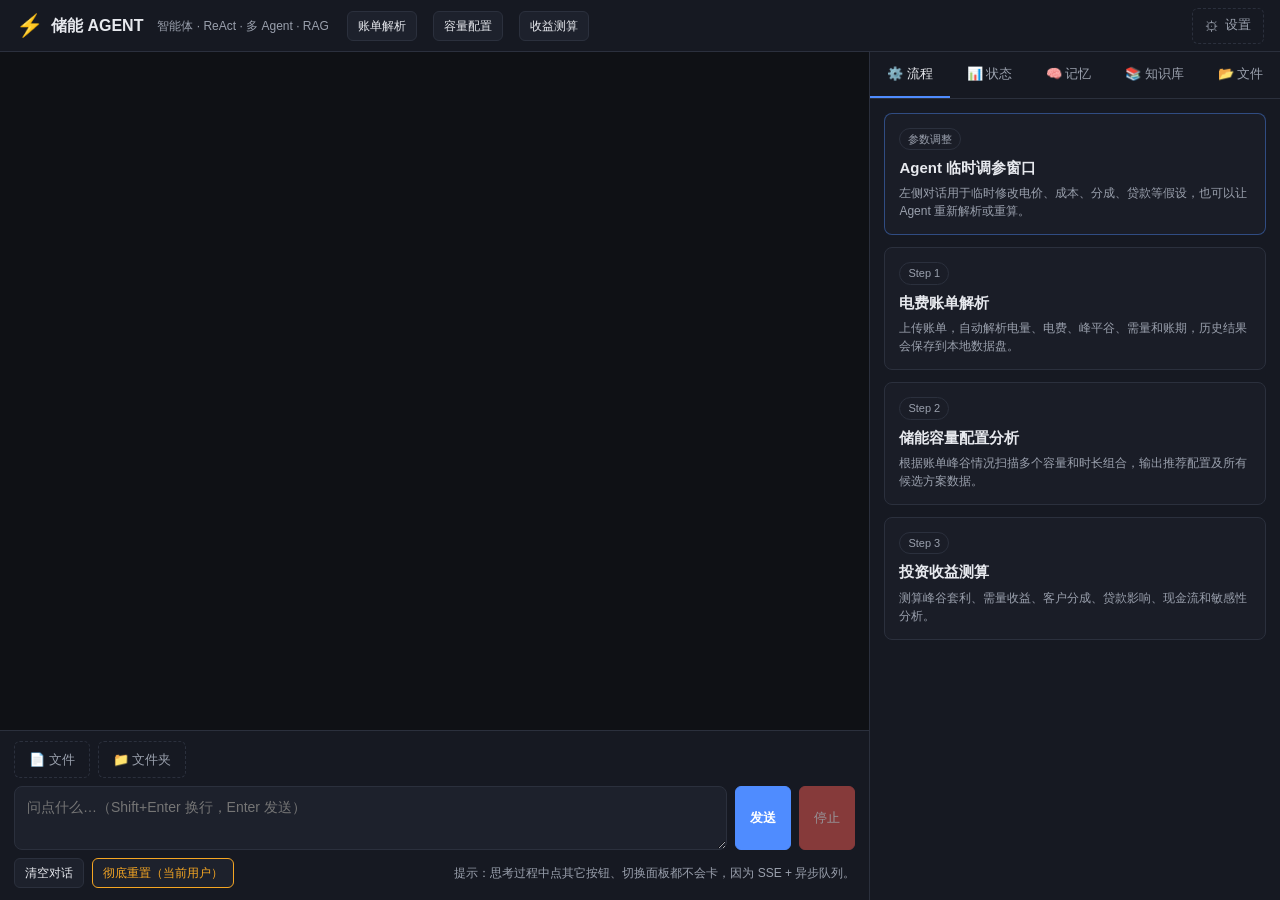
==== commit cff78ba6: "feat: improve web UI and LLM settings UX" ====
--- a/static/index.html
+++ b/static/index.html
@@ -4,9 +4,9 @@
 <meta charset="utf-8" />
 <meta name="viewport" content="width=device-width, initial-scale=1" />
 <title>储能 AGENT</title>
-<link rel="icon" href="data:image/svg+xml,%3Csvg xmlns='http://www.w3.org/2000/svg' viewBox='0 0 100 100'%3E%3Crect width='100' height='100' rx='22' fill='%23111420'/%3E%3Ctext x='50' y='62' font-size='48' text-anchor='middle'%3E%E2%9A%A1%3C/text%3E%3C/svg%3E" />
-<link rel="stylesheet" href="/static/shared.css?v=20260513-awesomeui" />
-<link rel="stylesheet" href="/static/style.css?v=20260513-awesomeui" />
+<link rel="icon" href="data:image/svg+xml,%3Csvg xmlns='http://www.w3.org/2000/svg' viewBox='0 0 100 100'%3E%3Crect width='100' height='100' rx='22' fill='%23161922'/%3E%3Ctext x='50' y='62' font-size='48' text-anchor='middle'%3E%E2%9A%A1%3C/text%3E%3C/svg%3E" />
+<link rel="stylesheet" href="/static/shared.css?v=20260513-deskfix" />
+<link rel="stylesheet" href="/static/style.css?v=20260513-deskfix" />
 </head>
 <body>
 <header class="topbar">
@@ -14,11 +14,11 @@
     <span class="logo">⚡</span>
     <span class="title">储能 AGENT</span>
     <span class="subtitle">智能体 · ReAct · 多 Agent · RAG</span>
-    <a class="top-link" href="/bills">📊 账单解析</a>
-    <a class="top-link" href="/capacity">🔋 容量配置</a>
-    <a class="top-link" href="/revenue">💰 收益测算</a>
+    <a class="top-link" href="/bills">账单解析</a>
+    <a class="top-link" href="/capacity">容量配置</a>
+    <a class="top-link" href="/revenue">收益测算</a>
   </div>
-  <div class="user-bar">
+  <div class="user-bar app-session-store">
     <label>用户</label>
     <select id="user-select"></select>
     <input id="new-user-input" placeholder="新用户名" />
@@ -29,19 +29,7 @@
 <main class="layout">
   <!-- 左：聊天 -->
   <section class="chat-pane" aria-label="对话窗口">
-    <div id="chat-list" class="chat-list" role="log" aria-live="polite" aria-atomic="false">
-      <div class="welcome-state" id="welcome-state">
-        <div class="welcome-icon">⚡</div>
-        <div class="welcome-title">储能配置智能体</div>
-        <div class="welcome-sub">上传电费账单，AI 自动解析、配置储能容量、测算投资收益。支持自然语言交互，随时调整参数。</div>
-        <div class="welcome-hints">
-          <span class="welcome-hint" data-hint="帮我分析这个月的电费账单">📄 分析电费账单</span>
-          <span class="welcome-hint" data-hint="我们工厂月用电50万度，帮我配储能">🔋 配置储能方案</span>
-          <span class="welcome-hint" data-hint="测算一下 EMC 模式下的投资收益">💰 测算投资收益</span>
-          <span class="welcome-hint" data-hint="对比一下不同容量方案的收益差异">📊 对比方案差异</span>
-        </div>
-      </div>
-    </div>
+    <div id="chat-list" class="chat-list" role="log" aria-live="polite" aria-atomic="false"></div>
 
     <div class="composer">
       <div class="upload-bar">
@@ -65,7 +53,7 @@
       <div class="action-row">
         <button id="clear-btn" class="btn btn-mini">清空对话</button>
         <button id="reset-btn" class="btn btn-mini btn-warn">彻底重置（当前用户）</button>
-        <span class="hint">思考过程中可随时切换面板、上传文件，不会阻塞</span>
+        <span class="hint">提示：思考过程中点其它按钮、切换面板都不会卡，因为 SSE + 异步队列。</span>
       </div>
     </div>
   </section>
@@ -82,23 +70,23 @@
 
     <div class="tab-pane workflow-pane" data-pane="workflow">
       <div class="flow-card agent-card">
-        <span class="flow-step">💬 对话</span>
-        <h3>Agent 临时调参</h3>
-        <p>在左侧对话中修改电价、成本、分成、贷款等假设，或让 Agent 重新解析/重算。</p>
+        <span class="flow-step">参数调整</span>
+        <h3>Agent 临时调参窗口</h3>
+        <p>左侧对话用于临时修改电价、成本、分成、贷款等假设，也可以让 Agent 重新解析或重算。</p>
       </div>
       <a class="flow-card flow-link" href="/bills">
         <span class="flow-step">Step 1</span>
-        <h3>📄 电费账单解析</h3>
-        <p>上传账单，自动解析电量、电费、峰平谷、需量和账期，历史结果保存到本地。</p>
+        <h3>电费账单解析</h3>
+        <p>上传账单，自动解析电量、电费、峰平谷、需量和账期，历史结果会保存到本地数据盘。</p>
       </a>
       <a class="flow-card flow-link" href="/capacity">
         <span class="flow-step">Step 2</span>
-        <h3>🔋 储能容量配置</h3>
-        <p>根据账单峰谷扫描多个容量和时长组合，输出推荐配置及候选方案数据。</p>
+        <h3>储能容量配置分析</h3>
+        <p>根据账单峰谷情况扫描多个容量和时长组合，输出推荐配置及所有候选方案数据。</p>
       </a>
       <a class="flow-card flow-link" href="/revenue">
         <span class="flow-step">Step 3</span>
-        <h3>💰 投资收益测算</h3>
+        <h3>投资收益测算</h3>
         <p>测算峰谷套利、需量收益、客户分成、贷款影响、现金流和敏感性分析。</p>
       </a>
     </div>
@@ -162,7 +150,7 @@
 
 <div id="toast" class="toast" role="status" aria-live="polite"></div>
 
-<script src="/static/common.js?v=20260513-awesomeui"></script>
-<script src="/static/app.js?v=20260513-awesomeui"></script>
+<script src="/static/common.js?v=20260513-deskfix"></script>
+<script src="/static/app.js?v=20260513-deskfix"></script>
 </body>
 </html>
--- a/static/shared.css
+++ b/static/shared.css
@@ -1,77 +1,93 @@
 /* ============================================================
-   储能 AGENT —— 共享样式 v3
+   储能 AGENT —— 共享样式
    设计 Tokens、Reset、按钮、表单、表格、Toast、上传进度、滚动条、a11y
    ============================================================ */
 
 :root {
   /* —— 背景层级 —— */
-  --bg: #0a0c12;
-  --bg-elevated: #111420;
-  --bg-subtle: #181c28;
-  --bg-card: #141824;
-  --bg-card-2: #1c2030;
-  --bg-overlay: #111420;
+  --bg: #0f1115;
+  --bg-elevated: #161922;
+  --bg-subtle: #1d212c;
+  --bg-card: #1a1d27;
+  --bg-card-2: #202532;
+  --bg-overlay: #171b24;
 
   /* —— 边框 —— */
-  --border: #252a3a;
-  --border-strong: #2e3448;
-  --border-subtle: #1e2334;
+  --border: #2b303d;
+  --border-strong: #303646;
+  --border-subtle: #242936;
 
   /* —— 文本 —— */
-  --text: #e8eaf0;
-  --text-dim: #8b93a8;
-  --text-muted: #636b82;
+  --text: #e7e9ee;
+  --text-dim: #9aa0ad;
+  --text-muted: #737b8c;
 
   /* —— 品牌色 —— */
-  --primary: #5b9aff;
-  --primary-hover: #72a8ff;
-  --primary-soft: rgba(91, 154, 255, 0.14);
-  --primary-soft-2: rgba(91, 154, 255, 0.07);
-  --primary-ring: rgba(91, 154, 255, 0.38);
-  --primary-glow: rgba(91, 154, 255, 0.08);
-
-  /* —— 渐变色 —— */
-  --gradient-primary: linear-gradient(135deg, #5b9aff 0%, #8b6cff 100%);
-  --gradient-card: linear-gradient(145deg, rgba(91,154,255,0.06) 0%, rgba(139,108,255,0.04) 100%);
-  --gradient-border: linear-gradient(135deg, rgba(91,154,255,0.3), rgba(139,108,255,0.15), transparent);
+  --primary: #4f8cff;
+  --primary-hover: #5e9aff;
+  --primary-soft: rgba(79, 140, 255, 0.16);
+  --primary-soft-2: rgba(79, 140, 255, 0.08);
+  --primary-ring: rgba(79, 140, 255, 0.42);
 
   /* —— 语义色 —— */
-  --ok: #3ddc84;
-  --warn: #ffb74d;
-  --stop: #ef5350;
-  --error: #ff6b6b;
+  --ok: #34c759;
+  --warn: #f5a623;
+  --stop: #e3554f;
+  --error: #ff5c5c;
 
   /* —— 角色色（聊天/工具） —— */
-  --user-bubble: linear-gradient(135deg, #2962ff 0%, #3949ab 100%);
-  --asst-bubble: #161a26;
-  --tool: #b388ff;
-  --reflect: #ffb74d;
+  --user-bubble: #2563eb;
+  --asst-bubble: #1f2330;
+  --tool: #b36cff;
+  --reflect: #f5a623;
 
   /* —— 效果 —— */
-  --shadow-sm: 0 2px 8px rgba(0, 0, 0, 0.3);
-  --shadow: 0 8px 32px rgba(0, 0, 0, 0.35);
-  --shadow-lg: 0 16px 48px rgba(0, 0, 0, 0.4);
-  --glass: rgba(17, 20, 32, 0.72);
-  --glass-border: rgba(255, 255, 255, 0.06);
+  --shadow-sm: 0 2px 8px rgba(0, 0, 0, 0.24);
+  --shadow: 0 6px 22px rgba(0, 0, 0, 0.28);
 
   /* —— 圆角 —— */
-  --radius-sm: 8px;
-  --radius: 10px;
-  --radius-lg: 14px;
-  --radius-xl: 20px;
+  --radius-sm: 6px;
+  --radius: 8px;
+  --radius-lg: 12px;
   --radius-pill: 999px;
 
   /* —— 动效 —— */
   --ease: cubic-bezier(0.4, 0, 0.2, 1);
-  --ease-spring: cubic-bezier(0.34, 1.56, 0.64, 1);
   --duration-fast: 0.15s;
-  --duration: 0.25s;
-  --duration-slow: 0.4s;
-
-  /* —— 布局 —— */
-  --page-max: 1680px;
-  --page-pad: clamp(10px, 1.4vw, 18px);
-  --mobile-tap: 44px;
+  --duration: 0.22s;
+  --duration-slow: 0.36s;
+
+  /* —— 固定字号：避免控件和表格随视口宽度放大后挤压布局 —— */
+  --fs-xs: 12px;
+  --fs-sm: 13px;
+  --fs-base: 14px;
+  --fs-md: 15px;
+  --fs-lg: 17px;
+  --fs-xl: 22px;
+  --fs-2xl: 26px;
+
+  /* —— 间距 token —— */
+  --space-2xs: 4px;
+  --space-xs: 6px;
+  --space-sm: 8px;
+  --space-md: 12px;
+  --space-lg: 16px;
+  --space-xl: 24px;
+  --space-2xl: 32px;
+
+  /* —— 触摸目标尺寸（苹果 HIG: 最小 44px） —— */
+  --tap-min: 44px;
+
+  /* —— 断点（仅供 JS 读取参考，CSS 内仍用 @media） ——
+     bp-mobile: ≤768px, bp-tablet: ≤1024px, bp-laptop: ≤1280px, bp-wide: ≥1600px */
+}
+
+/* 大屏 (≥1280px)：稍微放大基础字号 */
+@media (min-width: 1280px) {
+  :root {
+    --fs-base: 14px;
+    --fs-md: 15px;
+  }
 }
 
 /* ============================================================
@@ -81,24 +97,19 @@
 html, body { margin: 0; padding: 0; }
 html {
   -webkit-text-size-adjust: 100%;
-  scrollbar-gutter: stable;
+  /* iOS Safari 点按高亮（透明 = 自定义 active 样式接管） */
+  -webkit-tap-highlight-color: transparent;
 }
 
 body {
-  font-family: -apple-system, BlinkMacSystemFont, 'SF Pro Display', 'Segoe UI', 'PingFang SC',
+  font-family: -apple-system, BlinkMacSystemFont, 'Segoe UI', 'PingFang SC',
                'Microsoft YaHei', Roboto, Helvetica, Arial, sans-serif;
   background: var(--bg);
   color: var(--text);
-  font-size: 14px;
+  font-size: var(--fs-base);
   line-height: 1.5;
   -webkit-font-smoothing: antialiased;
   -moz-osx-font-smoothing: grayscale;
-  overscroll-behavior-y: none;
-}
-
-body::selection {
-  background: rgba(91, 154, 255, 0.32);
-  color: #fff;
 }
 
 button, input, select, textarea { font: inherit; }
@@ -135,69 +146,103 @@
   justify-content: center;
   gap: 6px;
   min-height: 36px;
-  padding: 8px 16px;
+  padding: 8px 14px;
   border: 1px solid var(--border);
   border-radius: var(--radius-sm);
   background: var(--bg-subtle);
   color: var(--text);
   font-size: 13px;
-  font-weight: 500;
   cursor: pointer;
   white-space: nowrap;
-  max-width: 100%;
-  overflow: hidden;
-  text-overflow: ellipsis;
   touch-action: manipulation;
-  -webkit-tap-highlight-color: transparent;
   text-decoration: none;
-  transition: all var(--duration-fast) var(--ease);
-}
-.btn:hover { background: #222840; border-color: #353d55; }
+  transition: background var(--duration-fast) var(--ease),
+              border-color var(--duration-fast) var(--ease),
+              transform var(--duration-fast) var(--ease),
+              opacity var(--duration-fast) var(--ease);
+}
+.btn:hover { background: #252a37; border-color: #353b4b; }
 .btn:active { transform: translateY(1px); }
 .btn:disabled,
-.btn[disabled] { opacity: 0.45; cursor: not-allowed; transform: none; }
+.btn[disabled] { opacity: 0.55; cursor: not-allowed; transform: none; }
 .btn:disabled:hover { background: var(--bg-subtle); border-color: var(--border); }
 
 .btn-primary {
-  background: var(--gradient-primary);
-  border-color: transparent;
+  background: var(--primary);
+  border-color: var(--primary);
   color: #fff;
-  font-weight: 600;
-  box-shadow: 0 2px 12px rgba(91, 154, 255, 0.25);
-}
-.btn-primary:hover {
-  box-shadow: 0 4px 20px rgba(91, 154, 255, 0.35);
-  filter: brightness(1.08);
-}
-.btn-primary:disabled:hover { filter: none; box-shadow: 0 2px 12px rgba(91, 154, 255, 0.25); }
+  font-weight: 650;
+}
+.btn-primary:hover { background: var(--primary-hover); border-color: var(--primary-hover); }
+.btn-primary:disabled:hover { background: var(--primary); border-color: var(--primary); }
 
 .btn-stop {
   background: var(--stop);
-  border-color: transparent;
+  border-color: var(--stop);
   color: #fff;
-  box-shadow: 0 2px 12px rgba(239, 83, 80, 0.25);
-}
-.btn-stop:hover { filter: brightness(1.1); }
-
-.btn-warn { color: var(--warn); border-color: rgba(255, 183, 77, 0.3); }
+}
+.btn-stop:hover { filter: brightness(1.08); background: var(--stop); border-color: var(--stop); }
+
+.btn-warn { color: var(--warn); border-color: var(--warn); }
 
 .btn-ghost,
 .btn-outline {
   background: transparent;
   border-style: dashed;
-  border-color: var(--border);
   color: var(--text-dim);
 }
 .btn-ghost:hover,
-.btn-outline:hover {
-  color: var(--text);
-  border-color: var(--primary);
-  background: var(--primary-soft-2);
-}
-
-.btn-mini { min-height: 30px; padding: 5px 12px; font-size: 12px; }
-.small-btn { min-height: 30px; padding: 5px 12px; font-size: 12px; }
+.btn-outline:hover { color: var(--text); border-color: var(--primary); }
+
+.btn-mini { min-height: 30px; padding: 5px 10px; font-size: 12px; }
+.small-btn { min-height: 30px; padding: 5px 10px; font-size: 12px; }
 .wide-btn { width: 100%; }
+
+/* —— 触摸设备自适应：放大所有交互目标到 ≥44px，并禁用悬停态 —— */
+@media (pointer: coarse), (hover: none) {
+  .btn, .top-link, .tab-btn, .back-link, .modal-close {
+    min-height: var(--tap-min);
+  }
+  .btn { padding: 10px 16px; }
+  .btn-mini, .small-btn { min-height: 38px; padding: 8px 14px; }
+  input[type="text"],
+  input[type="number"],
+  input[type="search"],
+  input:not([type]),
+  select, textarea {
+    min-height: var(--tap-min);
+    font-size: 16px; /* iOS Safari ≥16px 不会自动放大整页 */
+  }
+  /* 触摸设备不要 hover 抬起效果 —— 卡片在滚动时会闪烁 */
+  .metric:hover, .top-link:hover, .flow-link:hover {
+    transform: none !important;
+  }
+}
+
+/* 按钮按下反馈（手机端代替 hover） */
+.btn:active:not(:disabled) {
+  transform: scale(0.97);
+  transition: transform 0.08s;
+}
+
+/* 所有可滚动区域：防止 iOS 橡皮筋拽动外层页面 */
+.chat-list, .bill-table-wrap, .capacity-table-wrap,
+.modal-body, .side-pane, .workspace,
+[class*="-scroll"], [data-scrollable] {
+  overscroll-behavior: contain;
+  -webkit-overflow-scrolling: touch;
+}
+
+/* —— 超大屏 (≥1600px)：业务页可以限宽，首页工作台保持满宽 —— */
+@media (min-width: 1600px) {
+  .bill-page, .analysis-page {
+    max-width: 1880px;
+    margin: 0 auto;
+  }
+  .topbar, .page-head {
+    padding-inline: clamp(16px, 4vw, 60px);
+  }
+}
 
 /* ============================================================
    表单元素
@@ -208,8 +253,9 @@
 input:not([type]),
 select,
 textarea {
+  color-scheme: dark;
   min-height: 36px;
-  padding: 7px 12px;
+  padding: 6px 10px;
   border: 1px solid var(--border);
   border-radius: var(--radius-sm);
   background: var(--bg-subtle);
@@ -221,32 +267,9 @@
 input[type="text"]:hover,
 input[type="number"]:hover,
 select:hover,
-textarea:hover { border-color: #3a4060; }
+textarea:hover { border-color: #3a3f50; }
 
 textarea { resize: vertical; }
-
-@media (max-width: 760px) {
-  .btn {
-    min-height: var(--mobile-tap);
-    padding: 9px 14px;
-    white-space: normal;
-    line-height: 1.25;
-  }
-  .btn-mini,
-  .small-btn {
-    min-height: 38px;
-    padding: 7px 12px;
-  }
-  input[type="text"],
-  input[type="number"],
-  input[type="search"],
-  input:not([type]),
-  select,
-  textarea {
-    min-height: var(--mobile-tap);
-    font-size: 16px;
-  }
-}
 
 /* ============================================================
    Tag / Pill
@@ -254,13 +277,12 @@
 .tag {
   display: inline-flex;
   align-items: center;
-  padding: 4px 10px;
+  padding: 4px 8px;
   border: 1px solid var(--border);
-  border-radius: var(--radius-pill);
+  border-radius: var(--radius-sm);
   background: var(--bg-subtle);
   color: var(--text-dim);
   font-size: 11px;
-  font-weight: 500;
 }
 
 /* ============================================================
@@ -270,7 +292,7 @@
   background: var(--bg-card);
   border: 1px solid var(--border);
   border-radius: var(--radius);
-  padding: 14px;
+  padding: 12px;
   font-size: 13px;
   line-height: 1.7;
 }
@@ -279,14 +301,12 @@
 .card .row .v { color: var(--text); font-weight: 500; }
 .card .ok { color: var(--ok); }
 .card .no { color: var(--text-dim); }
-.card-section { margin-top: 14px; }
+.card-section { margin-top: 12px; }
 .card-section h4 {
   margin: 0 0 8px 0;
-  font-size: 12.5px;
+  font-size: 13px;
   color: var(--text-dim);
-  font-weight: 600;
-  text-transform: uppercase;
-  letter-spacing: 0.05em;
+  font-weight: 500;
 }
 
 /* ============================================================
@@ -295,16 +315,14 @@
 .toast {
   position: fixed;
   left: 50%;
-  bottom: calc(24px + env(safe-area-inset-bottom));
+  bottom: calc(22px + env(safe-area-inset-bottom));
   transform: translate(-50%, 18px);
   min-width: 180px;
   max-width: min(520px, calc(100vw - 28px));
-  padding: 11px 18px;
+  padding: 10px 16px;
   border: 1px solid var(--border);
   border-radius: var(--radius);
-  background: var(--glass);
-  backdrop-filter: blur(16px) saturate(1.4);
-  -webkit-backdrop-filter: blur(16px) saturate(1.4);
+  background: #222735;
   color: var(--text);
   box-shadow: var(--shadow);
   opacity: 0;
@@ -338,16 +356,16 @@
 }
 .upload-progress-track {
   width: 100%;
-  height: 6px;
+  height: 7px;
   overflow: hidden;
   border-radius: var(--radius-pill);
-  background: #252a3a;
+  background: #303646;
 }
 .upload-progress-track span {
   display: block;
   height: 100%;
   border-radius: inherit;
-  background: var(--gradient-primary);
+  background: var(--primary);
   transition: width 0.18s var(--ease);
 }
 .upload-progress-meta {
@@ -361,47 +379,33 @@
    ============================================================ */
 .metric {
   min-width: 0;
-  min-height: 82px;
+  min-height: 78px;
   display: flex;
   flex-direction: column;
   justify-content: space-between;
   gap: 6px;
-  padding: 14px 16px;
+  padding: 11px 12px;
   border: 1px solid var(--border);
   border-radius: var(--radius);
   background: var(--bg-card);
-  position: relative;
-  overflow: hidden;
-  transition: all var(--duration) var(--ease);
-}
-.metric::before {
-  content: '';
-  position: absolute;
-  top: 0;
-  left: 0;
-  right: 0;
-  height: 2px;
-  background: var(--gradient-primary);
-  opacity: 0;
-  transition: opacity var(--duration) var(--ease);
+  box-shadow: var(--shadow-sm);
+  transition: border-color var(--duration-fast) var(--ease),
+              transform var(--duration-fast) var(--ease);
 }
 .metric:hover {
-  border-color: #353d55;
-  transform: translateY(-2px);
-  box-shadow: var(--shadow-sm);
-}
-.metric:hover::before { opacity: 1; }
+  border-color: #353b4b;
+  transform: translateY(-1px);
+}
 .metric span {
   color: var(--text-dim);
-  font-size: 11.5px;
+  font-size: 11px;
   line-height: 1.3;
-  font-weight: 500;
 }
 .metric b {
   display: block;
   color: var(--text);
-  font-size: 17px;
-  font-weight: 700;
+  font-size: 16px;
+  font-weight: 650;
   line-height: 1.25;
   overflow-wrap: anywhere;
 }
@@ -413,13 +417,13 @@
 .capacity-table {
   width: 100%;
   border-collapse: collapse;
-  font-size: 12.5px;
+  font-size: 12px;
 }
 .bill-table th,
 .bill-table td,
 .capacity-table th,
 .capacity-table td {
-  padding: 10px 12px;
+  padding: 9px 10px;
   border-bottom: 1px solid var(--border-subtle);
   text-align: left;
   white-space: nowrap;
@@ -431,10 +435,8 @@
   z-index: 1;
   background: var(--bg-card-2);
   color: var(--text-dim);
-  font-weight: 600;
-  font-size: 11.5px;
-  text-transform: uppercase;
-  letter-spacing: 0.04em;
+  font-weight: 650;
+  letter-spacing: 0.02em;
 }
 .bill-table td.num,
 .capacity-table td.num {
@@ -448,7 +450,7 @@
 }
 .bill-table tbody tr:hover td,
 .capacity-table tbody tr:hover td {
-  background: rgba(91, 154, 255, 0.04);
+  background: rgba(255, 255, 255, 0.02);
 }
 
 /* 可排序表头 */
@@ -456,7 +458,7 @@
 .capacity-table th.sortable {
   cursor: pointer;
   user-select: none;
-  padding-right: 22px;
+  padding-right: 20px;
   position: sticky;
   top: 0;
 }
@@ -464,7 +466,7 @@
 .capacity-table th.sortable::after {
   content: '⇅';
   position: absolute;
-  right: 8px;
+  right: 6px;
   top: 50%;
   transform: translateY(-50%);
   font-size: 10px;
@@ -489,13 +491,13 @@
 /* ============================================================
    滚动条
    ============================================================ */
-::-webkit-scrollbar { width: 8px; height: 8px; }
+::-webkit-scrollbar { width: 9px; height: 9px; }
 ::-webkit-scrollbar-track { background: transparent; }
 ::-webkit-scrollbar-thumb {
-  background: #282e40;
+  background: #2c303d;
   border-radius: var(--radius-sm);
 }
-::-webkit-scrollbar-thumb:hover { background: #3a4260; }
+::-webkit-scrollbar-thumb:hover { background: #3a3f50; }
 ::-webkit-scrollbar-corner { background: transparent; }
 
 /* ============================================================
@@ -503,15 +505,15 @@
    ============================================================ */
 .skeleton-stack {
   display: grid;
-  gap: 10px;
-  padding: 8px 0;
+  gap: 8px;
+  padding: 6px 0;
 }
 .skeleton-line {
   height: 12px;
   border-radius: var(--radius-sm);
-  background: linear-gradient(90deg, #181c28 0%, #252a3a 50%, #181c28 100%);
+  background: linear-gradient(90deg, #1d212c 0%, #2a2f3d 50%, #1d212c 100%);
   background-size: 200% 100%;
-  animation: skeleton-shimmer 1.6s var(--ease) infinite;
+  animation: skeleton-shimmer 1.4s var(--ease) infinite;
 }
 @keyframes skeleton-shimmer {
   0% { background-position: 100% 0; }
@@ -519,7 +521,7 @@
 }
 
 .empty-state {
-  padding: 28px 16px;
+  padding: 22px 14px;
   text-align: center;
   color: var(--text-dim);
 }
@@ -527,7 +529,7 @@
 .empty-state-hint {
   margin-top: 6px;
   color: var(--text-muted);
-  font-size: 12px;
+  font-size: 11.5px;
 }
 
 /* ============================================================
@@ -540,7 +542,7 @@
 
 .fade-in { animation: fade-in var(--duration-slow) var(--ease) both; }
 @keyframes fade-in {
-  from { opacity: 0; transform: translateY(6px); }
+  from { opacity: 0; transform: translateY(4px); }
   to { opacity: 1; transform: translateY(0); }
 }
 
@@ -549,27 +551,27 @@
    ============================================================ */
 .back-to-top {
   position: fixed;
-  right: 24px;
-  bottom: calc(30px + env(safe-area-inset-bottom));
-  width: 42px;
-  height: 42px;
+  right: 22px;
+  bottom: calc(28px + env(safe-area-inset-bottom));
+  width: 40px;
+  height: 40px;
   border: 1px solid var(--border);
   border-radius: 50%;
-  background: var(--glass);
-  backdrop-filter: blur(12px);
-  -webkit-backdrop-filter: blur(12px);
+  background: var(--bg-card);
   color: var(--text);
   font-size: 16px;
   cursor: pointer;
   box-shadow: var(--shadow);
   opacity: 0;
   transform: translateY(8px);
-  transition: all var(--duration) var(--ease);
+  transition: opacity var(--duration) var(--ease),
+              transform var(--duration) var(--ease),
+              background var(--duration-fast) var(--ease);
   z-index: 800;
   pointer-events: none;
 }
 .back-to-top.show {
-  opacity: 0.9;
+  opacity: 0.92;
   transform: translateY(0);
   pointer-events: auto;
 }
@@ -579,17 +581,32 @@
    打印样式（导出/打印报告时使用）
    ============================================================ */
 @media print {
-  :root { color-scheme: light; }
+  :root {
+    color-scheme: light;
+  }
   body {
     background: #ffffff !important;
     color: #1a1d27 !important;
     overflow: visible !important;
   }
-  .page-head, .topbar, .control-panel, .back-to-top, .toast,
-  .composer, .side-pane, .upload-row, .revenue-action-grid,
-  .panel-title button, #refresh-files-btn, #refresh-btn,
-  #calculate-btn, #export-report-btn, #parse-bills-btn,
-  #capacity-analysis-btn, #analyze-btn, .bill-progress {
+  .page-head,
+  .topbar,
+  .control-panel,
+  .back-to-top,
+  .toast,
+  .composer,
+  .side-pane,
+  .upload-row,
+  .revenue-action-grid,
+  .panel-title button,
+  #refresh-files-btn,
+  #refresh-btn,
+  #calculate-btn,
+  #export-report-btn,
+  #parse-bills-btn,
+  #capacity-analysis-btn,
+  #analyze-btn,
+  .bill-progress {
     display: none !important;
   }
   .panel {
@@ -609,31 +626,50 @@
   }
   .metric span { color: #4a5060 !important; }
   .metric b { color: #1a1d27 !important; }
-  .bill-table, .capacity-table { font-size: 11px; page-break-inside: auto; border-collapse: collapse; }
-  .bill-table th, .capacity-table th {
+  .bill-table,
+  .capacity-table {
+    font-size: 11px;
+    page-break-inside: auto;
+    border-collapse: collapse;
+  }
+  .bill-table th,
+  .capacity-table th {
     background: #f0f2f7 !important;
     color: #4a5060 !important;
     border-bottom: 1px solid #c8ccd5 !important;
   }
-  .bill-table td, .capacity-table td {
+  .bill-table td,
+  .capacity-table td {
     color: #1a1d27 !important;
     border-bottom: 1px solid #e2e6ee !important;
   }
-  .bill-table tr, .capacity-table tr { page-break-inside: avoid; }
-  .bill-table-wrap, .capacity-table-wrap {
+  .bill-table tr,
+  .capacity-table tr { page-break-inside: avoid; }
+  .bill-table-wrap,
+  .capacity-table-wrap {
     max-height: none !important;
     overflow: visible !important;
     border: none !important;
     background: #fff !important;
   }
-  .loan-row { background: #fff !important; border-color: #ddd !important; }
+  .loan-row {
+    background: #fff !important;
+    border-color: #ddd !important;
+  }
   .loan-row span { color: #4a5060 !important; }
   .loan-row b { color: #1a1d27 !important; }
-  .summary-grid, .capacity-callout, .loan-impact-grid {
+  .summary-grid,
+  .capacity-callout,
+  .loan-impact-grid {
     grid-template-columns: repeat(3, minmax(0, 1fr)) !important;
   }
-  .workspace { overflow: visible !important; padding: 0 !important; }
-  .bill-page, .analysis-page, .revenue-page {
+  .workspace {
+    overflow: visible !important;
+    padding: 0 !important;
+  }
+  .bill-page,
+  .analysis-page,
+  .revenue-page {
     display: block !important;
     height: auto !important;
     padding: 14px !important;
@@ -659,112 +695,180 @@
 .modal-backdrop {
   position: fixed;
   inset: 0;
-  background: rgba(6, 8, 12, 0.7);
-  backdrop-filter: blur(8px) saturate(1.2);
-  -webkit-backdrop-filter: blur(8px) saturate(1.2);
+  background: rgba(8, 10, 14, 0.62);
+  backdrop-filter: blur(4px);
+  -webkit-backdrop-filter: blur(4px);
   display: flex;
   align-items: center;
   justify-content: center;
   padding: 24px;
   z-index: 1000;
-  animation: modalFadeIn 0.2s ease-out;
-}
-.modal-backdrop.hide { animation: modalFadeOut 0.15s ease-in forwards; }
-@keyframes modalFadeIn { from { opacity: 0; } to { opacity: 1; } }
-@keyframes modalFadeOut { from { opacity: 1; } to { opacity: 0; } }
+  animation: modalFadeIn 0.16s ease-out;
+}
+.modal-backdrop.hide {
+  animation: modalFadeOut 0.14s ease-in forwards;
+}
+@keyframes modalFadeIn {
+  from { opacity: 0; }
+  to { opacity: 1; }
+}
+@keyframes modalFadeOut {
+  from { opacity: 1; }
+  to { opacity: 0; }
+}
 .modal-dialog {
   background: var(--bg-card);
   border: 1px solid var(--border-strong);
-  border-radius: var(--radius-xl);
-  box-shadow: 0 24px 64px rgba(0, 0, 0, 0.6);
+  border-radius: var(--radius-lg, 14px);
+  box-shadow: 0 20px 50px rgba(0, 0, 0, 0.55);
   width: 100%;
   max-width: 560px;
   max-height: calc(100vh - 48px);
   display: flex;
   flex-direction: column;
-  animation: modalSlideIn 0.22s ease-out;
-}
-.modal-dialog.modal-lg { max-width: 720px; }
-.modal-dialog.modal-sm { max-width: 420px; }
+  animation: modalSlideIn 0.18s ease-out;
+}
+.modal-dialog.modal-lg {
+  max-width: 720px;
+}
+.modal-dialog.modal-sm {
+  max-width: 420px;
+}
 @keyframes modalSlideIn {
-  from { transform: translateY(16px) scale(0.97); opacity: 0; }
+  from { transform: translateY(12px) scale(0.98); opacity: 0; }
   to { transform: translateY(0) scale(1); opacity: 1; }
 }
 .modal-header {
   display: flex;
   align-items: center;
   justify-content: space-between;
-  padding: 18px 22px;
+  padding: 16px 20px;
   border-bottom: 1px solid var(--border-subtle);
 }
-.modal-title { margin: 0; font-size: 16px; font-weight: 650; color: var(--text); }
+.modal-title {
+  margin: 0;
+  font-size: 16px;
+  font-weight: 600;
+  color: var(--text);
+}
 .modal-close {
   background: transparent;
   border: none;
   color: var(--text-dim);
-  font-size: 22px;
+  font-size: 24px;
   line-height: 1;
   cursor: pointer;
-  padding: 4px 8px;
-  border-radius: var(--radius-sm);
-  transition: all var(--duration-fast);
-}
-.modal-close:hover { background: var(--bg-subtle); color: var(--text); }
-.modal-body { padding: 20px 22px; overflow-y: auto; flex: 1; }
+  padding: 2px 8px;
+  border-radius: 6px;
+  transition: background var(--transition, 0.15s);
+}
+.modal-close:hover {
+  background: var(--bg-subtle);
+  color: var(--text);
+}
+.modal-body {
+  padding: 18px 20px;
+  overflow-y: auto;
+  flex: 1;
+}
 .modal-footer {
   display: flex;
   justify-content: flex-end;
   gap: 10px;
-  padding: 16px 22px;
+  padding: 14px 20px;
   border-top: 1px solid var(--border-subtle);
   background: var(--bg-elevated);
-  border-radius: 0 0 var(--radius-xl) var(--radius-xl);
-}
-html.modal-open { overflow: hidden; }
+  border-radius: 0 0 var(--radius-lg, 14px) var(--radius-lg, 14px);
+}
+html.modal-open {
+  overflow: hidden;
+}
 
 /* ============================================================
    LLM 设置表单
    ============================================================ */
 .llm-form { display: flex; flex-direction: column; gap: 14px; }
+.settings-section {
+  display: grid;
+  gap: 12px;
+  padding: 12px;
+  border: 1px solid var(--border);
+  border-radius: var(--radius);
+  background: rgba(255, 255, 255, 0.02);
+}
+.settings-section-head {
+  display: flex;
+  align-items: center;
+  justify-content: space-between;
+  gap: 12px;
+  min-width: 0;
+}
+.settings-section-head h3 {
+  margin: 0;
+  color: var(--text);
+  font-size: 14px;
+  line-height: 1.35;
+}
+.settings-section-head .llm-badge {
+  flex: 0 1 auto;
+  max-width: 180px;
+}
+.session-settings-grid {
+  display: grid;
+  grid-template-columns: minmax(0, 1fr) minmax(0, 1fr) auto;
+  gap: 10px;
+  align-items: end;
+}
+.session-create-btn {
+  min-height: 38px;
+  align-self: end;
+}
 .llm-banner-wrap:empty { display: none; }
 .llm-banner {
-  padding: 10px 14px;
-  border-radius: var(--radius);
+  padding: 10px 12px;
+  border-radius: 8px;
   font-size: 12.5px;
   line-height: 1.55;
   border: 1px solid transparent;
 }
 .llm-banner b { color: inherit; }
 .llm-banner code {
-  background: rgba(0,0,0,0.3);
-  padding: 1px 6px;
+  background: rgba(0,0,0,0.25);
+  padding: 1px 5px;
   border-radius: 4px;
   font-size: 11.5px;
 }
 .llm-banner-warn {
-  background: rgba(255, 183, 77, 0.08);
-  border-color: rgba(255, 183, 77, 0.3);
+  background: rgba(255, 180, 80, 0.10);
+  border-color: rgba(255, 180, 80, 0.35);
   color: #f9c97c;
 }
 .llm-banner-ok {
-  background: rgba(61, 220, 132, 0.08);
-  border-color: rgba(61, 220, 132, 0.3);
+  background: rgba(80, 200, 140, 0.10);
+  border-color: rgba(80, 200, 140, 0.35);
   color: #6fd79a;
 }
-.llm-grid { display: grid; grid-template-columns: 1fr 1fr; gap: 14px 16px; }
+.llm-grid {
+  display: grid;
+  grid-template-columns: 1fr 1fr;
+  gap: 14px 16px;
+}
 .llm-field { display: flex; flex-direction: column; gap: 6px; font-size: 13px; }
 .llm-field-wide { grid-column: 1 / -1; }
-.llm-field > span { color: var(--text-dim); font-weight: 500; }
+.llm-field > span {
+  color: var(--text-dim);
+  font-weight: 500;
+}
 .llm-field input,
 .llm-field select {
   background: var(--bg-elevated);
   border: 1px solid var(--border);
   color: var(--text);
-  border-radius: var(--radius);
-  padding: 8px 12px;
+  border-radius: 8px;
+  padding: 8px 10px;
   font-size: 13px;
   font-family: inherit;
-  transition: border-color var(--duration-fast), box-shadow var(--duration-fast);
+  transition: border-color var(--transition, 0.15s), box-shadow var(--transition, 0.15s);
 }
 .llm-field input:focus,
 .llm-field select:focus {
@@ -775,14 +879,23 @@
 .llm-key-row { display: flex; gap: 8px; }
 .llm-key-row input { flex: 1; font-family: ui-monospace, SFMono-Regular, Menlo, monospace; }
 .llm-key-toggle { white-space: nowrap; padding: 6px 12px; font-size: 12px; }
-.llm-hint { color: var(--text-muted); font-size: 11.5px; line-height: 1.5; }
+.llm-hint {
+  color: var(--text-muted);
+  font-size: 11.5px;
+  line-height: 1.5;
+}
 .llm-hint code {
   background: var(--bg-subtle);
-  padding: 1px 6px;
+  padding: 1px 5px;
   border-radius: 4px;
   font-size: 11px;
 }
-.llm-status { min-height: 18px; font-size: 12.5px; color: var(--text-dim); padding: 6px 0 0; }
+.llm-status {
+  min-height: 18px;
+  font-size: 12.5px;
+  color: var(--text-dim);
+  padding: 6px 0 0;
+}
 .llm-status-info { color: var(--primary); }
 .llm-status-ok { color: #4ec27c; }
 .llm-status-error { color: #ff7a7a; }
@@ -796,13 +909,15 @@
   gap: 8px;
   margin-left: auto;
 }
-.llm-settings-wrap.llm-settings-inline { margin-left: 4px; }
+.llm-settings-wrap.llm-settings-inline {
+  margin-left: 4px;
+}
 .llm-badge {
   display: inline-flex;
   align-items: center;
   gap: 6px;
-  padding: 4px 12px;
-  border-radius: var(--radius-pill);
+  padding: 3px 10px;
+  border-radius: 999px;
   background: var(--primary-soft);
   color: var(--primary);
   border: 1px solid var(--primary-soft);
@@ -815,14 +930,14 @@
   cursor: help;
 }
 .llm-badge.llm-badge-ok {
-  background: rgba(61, 220, 132, 0.1);
+  background: rgba(80, 200, 140, 0.12);
   color: #6fd79a;
-  border-color: rgba(61, 220, 132, 0.3);
+  border-color: rgba(80, 200, 140, 0.35);
 }
 .llm-badge.llm-badge-warn {
-  background: rgba(255, 183, 77, 0.1);
+  background: rgba(255, 180, 80, 0.12);
   color: #f9c97c;
-  border-color: rgba(255, 183, 77, 0.35);
+  border-color: rgba(255, 180, 80, 0.4);
 }
 .llm-settings-btn {
   display: inline-flex;
@@ -831,10 +946,15 @@
   padding: 5px 12px;
   font-size: 12.5px;
 }
-.llm-settings-btn span[aria-hidden="true"] { font-size: 14px; line-height: 1; }
+.llm-settings-btn span[aria-hidden="true"] {
+  font-size: 14px;
+  line-height: 1;
+}
 
 @media (max-width: 640px) {
   .llm-grid { grid-template-columns: 1fr; }
+  .session-settings-grid { grid-template-columns: 1fr; }
+  .session-create-btn { width: 100%; }
   .llm-settings-text { display: none; }
   .llm-badge { max-width: 120px; }
 }
--- a/static/style.css
+++ b/static/style.css
@@ -1,95 +1,65 @@
 /* ============================================================
-   首页（index.html）专用样式 v3
+   首页（index.html）专用样式
    公共样式（变量、按钮、表单、Toast 等）来自 shared.css
    ============================================================ */
 
 body {
   display: flex;
   flex-direction: column;
-  height: 100vh;
-  height: 100dvh;
+  min-height: 100vh;
+  min-height: 100dvh;
   width: 100vw;
   max-width: 100vw;
   overflow: hidden;
   margin: 0;
-  background:
-    radial-gradient(ellipse 80% 50% at 50% -20%, rgba(91, 154, 255, 0.06) 0%, transparent 60%),
-    var(--bg);
 }
 
 /* ============================================================
    顶部栏
    ============================================================ */
 .topbar {
-  min-height: 54px;
-  background: var(--glass);
-  backdrop-filter: blur(16px) saturate(1.3);
-  -webkit-backdrop-filter: blur(16px) saturate(1.3);
-  border-bottom: 1px solid var(--glass-border);
+  position: relative;
+  min-height: 52px;
+  background: var(--bg-elevated);
+  border-bottom: 1px solid var(--border);
   display: flex;
   align-items: center;
   justify-content: space-between;
-  padding: 0 20px;
+  padding: 0 16px;
   flex: 0 0 auto;
   gap: 14px;
   flex-wrap: wrap;
-  position: relative;
-  z-index: 10;
-}
-.brand {
-  display: flex;
-  align-items: center;
-  gap: 10px;
-  min-width: 0;
-  flex: 1 1 auto;
-}
-.brand .logo {
-  font-size: 22px;
-  width: 34px;
-  height: 34px;
-  display: grid;
-  place-items: center;
-  border-radius: var(--radius);
-  background: var(--gradient-primary);
-  box-shadow: 0 2px 12px rgba(91, 154, 255, 0.3);
-}
-.brand .title {
-  font-weight: 700;
-  font-size: 16px;
-  white-space: nowrap;
-  letter-spacing: -0.01em;
-}
+}
+.brand { display: flex; align-items: center; gap: 8px; min-width: 0; }
+.brand .logo { font-size: 22px; }
+.brand .title { font-weight: 650; font-size: 16px; white-space: nowrap; }
 .brand .subtitle {
-  color: var(--text-muted);
-  font-size: 11.5px;
+  color: var(--text-dim);
+  font-size: 12px;
   margin-left: 6px;
   overflow: hidden;
   text-overflow: ellipsis;
   white-space: nowrap;
-  font-weight: 500;
-  letter-spacing: 0.03em;
 }
 .top-link {
   display: inline-flex;
   align-items: center;
   justify-content: center;
-  min-height: 32px;
-  margin-left: 6px;
-  padding: 5px 12px;
+  min-height: 30px;
+  margin-left: 8px;
+  padding: 4px 10px;
   border: 1px solid var(--border);
   border-radius: var(--radius-sm);
   background: var(--bg-subtle);
-  color: var(--text-dim);
+  color: var(--text);
   font-size: 12px;
-  font-weight: 500;
   text-decoration: none;
-  transition: all var(--duration-fast) var(--ease);
-}
-.top-link:hover {
-  background: var(--primary-soft-2);
-  border-color: var(--primary-ring);
-  color: var(--text);
-}
+  transition: background var(--duration-fast) var(--ease),
+              border-color var(--duration-fast) var(--ease);
+}
+.top-link:hover { background: #232735; border-color: var(--primary); }
+
+.brand .top-link:first-of-type { margin-left: 10px; }
 
 .user-bar {
   display: flex;
@@ -99,27 +69,39 @@
   min-width: 0;
   flex-wrap: wrap;
 }
-.user-bar label { color: var(--text-dim); font-size: 12px; font-weight: 500; }
+.user-bar label { color: var(--text-dim); }
 .user-bar select { min-width: 120px; }
-.user-bar input { width: 130px; }
+/* 新用户输入框：默认窄一些，hover/focus 时展开，减少桌面顶栏视觉噪声 */
+.user-bar input {
+  width: 90px;
+  transition: width 0.18s var(--ease), background 0.15s var(--ease);
+}
+.user-bar input:hover,
+.user-bar input:focus { width: 150px; }
+.app-session-store {
+  display: none;
+}
+.topbar .llm-settings-wrap {
+  margin-left: auto;
+}
 
 /* ============================================================
    主布局
    ============================================================ */
 .layout {
   display: grid;
-  grid-template-columns: minmax(0, 1fr) clamp(420px, 34vw, 560px);
+  /* 聊天区为主（~65%），sidebar 为辅（~35%）。
+     默认 sidebar 380px 起步，最大 32vw，避免大屏上吃掉太多聊天空间。 */
+  grid-template-columns: minmax(0, 1fr) clamp(360px, 32vw, 480px);
   grid-template-rows: minmax(0, 1fr);
   flex: 1 1 auto;
-  width: min(100vw, var(--page-max));
-  margin: 0 auto;
   min-height: 0;
   overflow: hidden;
 }
 .chat-pane {
   display: flex;
   flex-direction: column;
-  border-right: 1px solid var(--border-subtle);
+  border-right: 1px solid var(--border);
   min-width: 0;
   min-height: 0;
   overflow: hidden;
@@ -134,160 +116,172 @@
 }
 
 /* ============================================================
-   欢迎状态
-   ============================================================ */
-.welcome-state {
-  flex: 1 1 auto;
-  display: flex;
-  flex-direction: column;
-  align-items: center;
-  justify-content: center;
-  padding: 40px 24px;
-  text-align: center;
-  gap: 20px;
-}
-.welcome-icon {
-  width: 72px;
-  height: 72px;
-  display: grid;
-  place-items: center;
-  border-radius: 24px;
-  background: var(--gradient-primary);
-  font-size: 36px;
-  box-shadow: 0 8px 32px rgba(91, 154, 255, 0.25);
-  animation: welcome-float 3s ease-in-out infinite;
-}
-@keyframes welcome-float {
-  0%, 100% { transform: translateY(0); }
-  50% { transform: translateY(-8px); }
-}
-.welcome-title {
-  font-size: 22px;
-  font-weight: 700;
-  color: var(--text);
-  letter-spacing: -0.02em;
-}
-.welcome-sub {
-  font-size: 14px;
-  color: var(--text-dim);
-  max-width: 400px;
-  line-height: 1.6;
-}
-.welcome-hints {
-  display: flex;
-  flex-wrap: wrap;
-  gap: 8px;
-  justify-content: center;
-  max-width: 500px;
-}
-.welcome-hint {
-  padding: 8px 14px;
-  border: 1px solid var(--border);
-  border-radius: var(--radius-pill);
-  background: var(--bg-subtle);
-  color: var(--text-dim);
-  font-size: 12.5px;
-  cursor: pointer;
-  transition: all var(--duration-fast) var(--ease);
-}
-.welcome-hint:hover {
-  border-color: var(--primary-ring);
-  color: var(--text);
-  background: var(--primary-soft-2);
-  transform: translateY(-1px);
-}
-
-/* ============================================================
    聊天区
    ============================================================ */
 .chat-list {
   flex: 1 1 auto;
   overflow-y: auto;
-  padding: 20px 22px;
+  padding: 16px 18px;
   scroll-behavior: smooth;
 }
-.msg {
-  display: flex;
-  margin-bottom: 16px;
+
+/* 空状态：欢迎 + 示例问题卡片网格 */
+.welcome-state {
+  max-width: 720px;
+  margin: clamp(24px, 5vh, 64px) auto 24px;
+  padding: 0 8px;
+  display: flex;
+  flex-direction: column;
+  align-items: stretch;
+  gap: var(--space-lg, 16px);
+  animation: msg-in 0.4s var(--ease) both;
+}
+.welcome-hero {
+  text-align: center;
+  display: flex;
+  flex-direction: column;
+  align-items: center;
+  gap: 8px;
+}
+.welcome-logo {
+  width: 64px; height: 64px;
+  border-radius: 16px;
+  background: linear-gradient(135deg, rgba(118,140,255,0.18), rgba(83,196,156,0.18));
+  display: flex; align-items: center; justify-content: center;
+  font-size: 30px;
+  border: 1px solid var(--border);
+}
+.welcome-hero h2 {
+  margin: 4px 0 0;
+  font-size: var(--fs-xl, 22px);
+  font-weight: 600;
+  color: var(--text);
+}
+.welcome-hero h2 b { color: var(--brand, #768cff); font-weight: 600; }
+.welcome-sub {
+  margin: 0;
+  color: var(--text-muted, #9aa2b1);
+  font-size: var(--fs-sm, 14px);
+  line-height: 1.55;
+  max-width: 520px;
+}
+.example-grid {
+  display: grid;
+  grid-template-columns: repeat(2, minmax(0, 1fr));
+  gap: 10px;
+  margin-top: 8px;
+}
+.example-prompt {
+  display: flex;
   gap: 10px;
   align-items: flex-start;
-  animation: msg-in 0.3s var(--ease) both;
+  padding: 12px 14px;
+  background: var(--asst-bubble, #1d212c);
+  border: 1px solid var(--border);
+  border-radius: var(--radius-lg, 12px);
+  cursor: pointer;
+  text-align: left;
+  color: var(--text);
+  transition: transform 0.15s var(--ease), border-color 0.15s var(--ease), background 0.15s var(--ease);
+}
+.example-prompt:hover {
+  transform: translateY(-1px);
+  border-color: var(--brand, #768cff);
+  background: rgba(118,140,255,0.06);
+}
+.example-prompt:active { transform: translateY(0); }
+.example-prompt:focus-visible {
+  outline: 2px solid var(--brand, #768cff);
+  outline-offset: 2px;
+}
+.ep-icon { font-size: 22px; line-height: 1; flex-shrink: 0; }
+.ep-body { display: flex; flex-direction: column; gap: 2px; min-width: 0; }
+.ep-title { font-weight: 600; font-size: var(--fs-md, 14px); }
+.ep-text { font-size: var(--fs-xs, 12px); color: var(--text-muted, #9aa2b1); line-height: 1.5; }
+.welcome-tip { text-align: center; font-size: var(--fs-xs, 12px); margin: 4px 0 0; }
+
+@media (max-width: 640px) {
+  .example-grid { grid-template-columns: 1fr; }
+  .welcome-state { margin-top: 16px; }
+}
+.msg {
+  display: flex;
+  margin-bottom: 14px;
+  gap: 10px;
+  align-items: flex-start;
+  animation: msg-in 0.28s var(--ease) both;
 }
 @keyframes msg-in {
-  from { opacity: 0; transform: translateY(8px); }
+  from { opacity: 0; transform: translateY(6px); }
   to { opacity: 1; transform: translateY(0); }
 }
 .msg.user { flex-direction: row-reverse; }
 .bubble {
   max-width: 78%;
-  padding: 12px 16px;
+  padding: 10px 14px;
   border-radius: var(--radius-lg);
-  line-height: 1.6;
+  line-height: 1.55;
   white-space: pre-wrap;
   word-wrap: break-word;
   overflow-wrap: anywhere;
-  font-size: 14px;
 }
 .msg.user .bubble {
   background: var(--user-bubble);
   color: #fff;
-  border-bottom-right-radius: 4px;
-  box-shadow: 0 2px 12px rgba(41, 98, 255, 0.2);
+  border-bottom-right-radius: 2px;
 }
 .msg.asst .bubble {
   background: var(--asst-bubble);
   color: var(--text);
-  border: 1px solid var(--border-subtle);
-  border-bottom-left-radius: 4px;
+  border: 1px solid var(--border);
+  border-bottom-left-radius: 2px;
 }
 .bubble.thinking::after {
   content: '';
   display: inline-block;
   width: 6px;
-  height: 14px;
-  background: var(--primary);
-  margin-left: 3px;
+  height: 12px;
+  background: var(--text);
+  margin-left: 2px;
   vertical-align: -2px;
-  border-radius: 1px;
-  animation: blink 0.8s ease-in-out infinite;
-}
-@keyframes blink { 0%, 100% { opacity: 0.2; } 50% { opacity: 1; } }
+  animation: blink 1s infinite;
+}
+@keyframes blink { 0%, 100% { opacity: 0; } 50% { opacity: 1; } }
 
 /* 工具 / 反思 / 错误事件块 */
 .evt {
-  margin: 8px 0 12px 0;
+  margin: 6px 0 10px 0;
   font-size: 12.5px;
-  padding: 10px 12px;
+  padding: 8px 10px;
   border-radius: var(--radius);
   border-left: 3px solid;
-  background: rgba(20, 23, 31, 0.8);
-  backdrop-filter: blur(4px);
+  background: #14171f;
   color: var(--text-dim);
   max-width: 78%;
   overflow-wrap: anywhere;
-  animation: fade-in 0.25s var(--ease) both;
+  animation: fade-in 0.22s var(--ease) both;
 }
 .evt.tool { border-color: var(--tool); }
-.evt.tool-result { border-color: var(--ok); }
+.evt.tool-result { border-color: #4caf50; }
 .evt.tool-error { border-color: var(--stop); }
 .evt.reflection { border-color: var(--reflect); }
 .evt.subagent { border-color: #00b8d4; }
 .evt code {
-  background: rgba(12, 14, 20, 0.6);
+  background: #0c0e14;
   border-radius: 4px;
-  padding: 1px 5px;
-  font-size: 11.5px;
+  padding: 1px 4px;
+  font-size: 12px;
   color: #c9d3e0;
 }
 .evt .label { color: var(--text); font-weight: 600; }
 
 .user-tag,
 .asst-tag {
-  font-size: 12px;
+  font-size: 11px;
   color: var(--text-dim);
   flex: 0 0 auto;
-  padding-top: 6px;
-  width: 28px;
+  padding-top: 4px;
+  width: 26px;
   text-align: center;
 }
 
@@ -296,17 +290,15 @@
    ============================================================ */
 .composer {
   flex: 0 0 auto;
-  padding: 12px 18px 14px;
-  border-top: 1px solid var(--border-subtle);
-  background: var(--glass);
-  backdrop-filter: blur(12px);
-  -webkit-backdrop-filter: blur(12px);
+  padding: 10px 14px 12px;
+  border-top: 1px solid var(--border);
+  background: var(--bg-elevated);
 }
 .upload-bar {
   display: flex;
   align-items: center;
   gap: 8px;
-  margin-bottom: 10px;
+  margin-bottom: 8px;
   flex-wrap: wrap;
 }
 .input-row { display: flex; gap: 8px; align-items: stretch; }
@@ -316,28 +308,22 @@
   color: var(--text);
   border: 1px solid var(--border);
   border-radius: var(--radius);
-  padding: 11px 14px;
+  padding: 10px 12px;
   font-family: inherit;
   font-size: 14px;
   resize: vertical;
-  min-height: 46px;
+  min-height: 44px;
   outline: none;
-  transition: border-color var(--duration-fast) var(--ease),
-              box-shadow var(--duration-fast) var(--ease);
-}
-#msg-input:focus {
-  border-color: var(--primary);
-  box-shadow: 0 0 0 3px var(--primary-soft);
 }
 .action-row {
   display: flex;
   align-items: center;
   gap: 8px;
-  margin-top: 10px;
+  margin-top: 8px;
 }
 .action-row .hint {
-  color: var(--text-muted);
-  font-size: 11.5px;
+  color: var(--text-dim);
+  font-size: 12px;
   margin-left: auto;
 }
 
@@ -346,23 +332,31 @@
    ============================================================ */
 .tabs {
   display: flex;
-  border-bottom: 1px solid var(--border-subtle);
+  gap: 0;
+  border-bottom: 1px solid var(--border);
   background: var(--bg-elevated);
   flex: 0 0 auto;
   position: relative;
   overflow-x: auto;
+  overflow-y: hidden;
+  scrollbar-width: none;
+  -webkit-overflow-scrolling: touch;
+}
+.tabs::-webkit-scrollbar {
+  display: none;
 }
 .tab-btn {
-  flex: 1;
+  flex: 1 0 max-content;
+  min-width: 78px;
   background: transparent;
   border: none;
-  color: var(--text-muted);
-  padding: 13px 10px;
+  color: var(--text-dim);
+  padding: 12px 10px;
   font-size: 13px;
-  font-weight: 500;
   cursor: pointer;
   border-bottom: 2px solid transparent;
-  transition: all var(--duration-fast) var(--ease);
+  transition: color var(--duration-fast) var(--ease),
+              border-color var(--duration-fast) var(--ease);
   font-family: inherit;
   white-space: nowrap;
 }
@@ -370,19 +364,19 @@
   color: var(--text);
   border-bottom-color: var(--primary);
 }
-.tab-btn:hover { color: var(--text-dim); }
+.tab-btn:hover { color: var(--text); }
 
 .tab-pane {
   flex: 1 1 auto;
   overflow-y: auto;
-  padding: 16px;
+  padding: 14px;
   min-height: 0;
-  animation: fade-in 0.2s var(--ease) both;
+  animation: fade-in 0.18s var(--ease) both;
 }
 .tab-pane[data-pane="workflow"]:not(.hidden) {
   display: flex;
   flex-direction: column;
-  gap: 14px;
+  gap: 12px;
 }
 .tab-pane[data-pane="files"]:not(.hidden) {
   display: flex;
@@ -393,13 +387,15 @@
   flex-direction: column;
   gap: 10px;
 }
-.tab-pane[data-pane="files"] .panel-actions { flex: 0 0 auto; }
+.tab-pane[data-pane="files"] .panel-actions {
+  flex: 0 0 auto;
+}
 
 .panel-actions {
   display: flex;
   align-items: center;
   gap: 8px;
-  margin-bottom: 12px;
+  margin-bottom: 10px;
 }
 
 /* ============================================================
@@ -409,68 +405,44 @@
 
 .flow-card {
   display: block;
-  padding: 16px 18px;
+  padding: 14px;
   border: 1px solid var(--border);
-  border-radius: var(--radius-lg);
+  border-radius: var(--radius);
   background: var(--bg-card);
   color: var(--text);
   text-decoration: none;
-  position: relative;
-  overflow: hidden;
-  transition: all var(--duration) var(--ease);
-}
-.flow-card::before {
-  content: '';
-  position: absolute;
-  top: 0;
-  left: 0;
-  right: 0;
-  height: 3px;
-  background: var(--gradient-primary);
-  opacity: 0;
-  transition: opacity var(--duration) var(--ease);
+  transition: border-color var(--duration-fast) var(--ease),
+              background var(--duration-fast) var(--ease),
+              transform var(--duration-fast) var(--ease);
 }
 .flow-link:hover {
   border-color: var(--primary-ring);
-  background: var(--bg-card-2);
-  transform: translateY(-3px);
-  box-shadow: 0 8px 24px rgba(0, 0, 0, 0.2);
-}
-.flow-link:hover::before { opacity: 1; }
+  background: #202431;
+  transform: translateY(-2px);
+}
 .flow-step {
   display: inline-flex;
   align-items: center;
-  min-height: 24px;
-  padding: 3px 10px;
+  min-height: 22px;
+  padding: 2px 8px;
   border: 1px solid var(--border);
   border-radius: var(--radius-pill);
-  color: var(--primary);
+  color: var(--text-dim);
   font-size: 11px;
-  font-weight: 600;
-  margin-bottom: 10px;
-  background: var(--primary-soft-2);
-  letter-spacing: 0.03em;
+  margin-bottom: 8px;
 }
 .flow-card h3 {
   margin: 0 0 6px;
   font-size: 15px;
-  font-weight: 650;
   line-height: 1.35;
 }
 .flow-card p {
   margin: 0;
   color: var(--text-dim);
-  font-size: 12.5px;
-  line-height: 1.55;
-}
-.agent-card {
-  border-color: var(--primary-ring);
-  background: var(--gradient-card);
-}
-.agent-card .flow-step {
-  background: var(--primary-soft);
-  border-color: var(--primary-ring);
-}
+  font-size: 12px;
+  line-height: 1.5;
+}
+.agent-card { border-color: var(--primary-ring); }
 
 /* ============================================================
    KB 检索
@@ -484,22 +456,22 @@
 .kb-search-row input[type="number"],
 .kb-search-row input:not([type]) {
   flex: 1;
-  padding: 7px 10px;
+  padding: 6px 8px;
   font-size: 12px;
 }
 .kb-search-row input[type="number"] { width: 60px; flex: 0 0 60px; }
 
 .kb-result {
-  margin-top: 12px;
+  margin-top: 10px;
   max-height: 360px;
   overflow-y: auto;
 }
 .kb-hit {
   background: var(--bg-subtle);
   border-left: 3px solid var(--primary);
-  padding: 10px 12px;
+  padding: 8px 10px;
   margin-bottom: 8px;
-  border-radius: var(--radius-sm);
+  border-radius: 4px;
   font-size: 12.5px;
 }
 .kb-hit .src { color: var(--text-dim); font-size: 11px; }
@@ -520,260 +492,205 @@
   display: flex;
   align-items: center;
   justify-content: space-between;
-  padding: 9px 12px;
-  border-bottom: 1px solid var(--border-subtle);
+  padding: 8px 10px;
+  border-bottom: 1px solid var(--border);
   font-size: 12.5px;
-  transition: background var(--duration-fast);
-}
-.file-list li:hover { background: rgba(91, 154, 255, 0.03); }
+}
 .file-list li .fname {
   color: var(--text);
   flex: 1 1 auto;
   word-break: break-all;
 }
 .file-list li .del {
-  color: var(--text-muted);
+  color: var(--stop);
   cursor: pointer;
   font-size: 14px;
-  padding: 2px 6px;
-  border-radius: var(--radius-sm);
-  transition: all var(--duration-fast);
-}
-.file-list li .del:hover {
-  color: var(--stop);
-  background: rgba(239, 83, 80, 0.1);
-}
+  padding: 0 4px;
+  opacity: 0.6;
+  transition: opacity var(--duration-fast);
+}
+.file-list li .del:hover { opacity: 1; }
 
 /* ============================================================
    响应式
    ============================================================ */
+/* 大屏 (≥1440px)：sidebar 上限放到 520px，仍保持 ~30% 占比 */
+@media (min-width: 1440px) {
+  .layout { grid-template-columns: minmax(0, 1fr) clamp(400px, 28vw, 520px); }
+}
+
+/* 超大屏 (≥1920px)：sidebar 锁定 540px，避免无意义拉伸 */
+@media (min-width: 1920px) {
+  .layout { grid-template-columns: minmax(0, 1fr) 540px; }
+}
+
+/* 平板/小笔记本：sidebar 压到 340px，聊天区至少 65% */
+@media (max-width: 1180px) {
+  .layout { grid-template-columns: minmax(0, 1fr) clamp(320px, 32vw, 380px); }
+}
+
+/* iPad 横屏到小笔记本：sidebar 固定 320–360px */
 @media (max-width: 1024px) {
-  .brand .subtitle { display: none; }
-  .layout { grid-template-columns: minmax(0, 1fr) 390px; }
+  .layout { grid-template-columns: minmax(0, 1fr) clamp(300px, 34vw, 360px); }
 }
 
 @media (max-width: 768px) {
-  body { overflow: hidden; }
+  body {
+    height: auto;
+    min-height: 100dvh;
+    overflow-x: hidden;
+    overflow-y: auto;
+  }
 
   .topbar {
     align-items: stretch;
     flex-direction: column;
     gap: 8px;
-    min-height: 0;
-    padding: calc(8px + env(safe-area-inset-top)) 12px 8px;
-  }
-  .topbar > .llm-settings-wrap {
-    position: absolute;
-    right: 12px;
-    top: calc(88px + env(safe-area-inset-top));
-    z-index: 2;
-    margin: 0;
-  }
-  .topbar > .llm-settings-wrap .llm-badge,
-  .topbar > .llm-settings-wrap .llm-settings-text {
-    display: none;
-  }
-  .topbar > .llm-settings-wrap .llm-settings-btn {
-    width: 34px;
-    min-width: 34px;
-    min-height: 36px;
-    border-left-color: transparent;
-    border-radius: 0 var(--radius-sm) var(--radius-sm) 0;
-    padding: 6px;
+    padding: calc(8px + env(safe-area-inset-top)) 10px 8px;
   }
   .brand {
     width: 100%;
-    display: flex;
-    flex-wrap: wrap;
-    gap: 6px 9px;
+    display: grid;
+    grid-template-columns: auto minmax(0, 1fr);
     align-items: center;
+    gap: 8px 10px;
   }
   .brand .logo {
-    width: 34px;
-    height: 34px;
+    width: 30px;
+    height: 30px;
+    display: grid;
+    place-items: center;
     border-radius: var(--radius);
-    font-size: 18px;
-    flex: 0 0 34px;
-  }
-  .brand .title {
-    flex: 1 1 calc(100% - 48px);
+    background: var(--bg-subtle);
+    font-size: 19px;
+  }
+  .brand .title { font-size: 17px; min-width: 0; }
+  .brand .subtitle { display: none; }
+  .brand .top-link:first-of-type { margin-left: 0; }
+  .top-link {
+    min-height: 34px;
+    margin-left: 0;
+    padding: 4px 8px;
+    font-size: 12px;
+  }
+  .brand .top-link {
+    grid-row: 2;
     min-width: 0;
-    font-size: 17px;
-  }
-  .brand .subtitle { display: none; }
-  .top-link {
-    min-height: 30px;
+  }
+
+  .topbar .llm-settings-wrap {
+    position: absolute;
+    top: calc(8px + env(safe-area-inset-top));
+    right: 10px;
+    align-self: auto;
     margin-left: 0;
-    padding: 5px 8px;
-    font-size: 12px;
-  }
-  .brand .top-link {
-    flex: 1 1 calc(33.333% - 6px);
-    min-width: 0;
-  }
-
-  .user-bar {
-    width: 100%;
+  }
+  .topbar .llm-badge { display: none; }
+  .topbar .llm-settings-btn {
+    min-height: 34px;
+    padding: 5px 10px;
+  }
+
+  .layout {
     display: grid;
-    grid-template-columns: auto minmax(0, 1fr) auto;
-    align-items: center;
-    gap: 6px;
-  }
-  .user-bar label { align-self: center; }
-  .user-bar select,
-  .user-bar input,
-  .user-bar .btn { min-height: 36px; }
-  .user-bar select {
-    min-width: 0;
-    width: 100%;
-    padding-right: 46px;
-  }
-  #new-user-input,
-  #add-user-btn { display: none; }
-  .user-bar .btn { padding-left: 10px; padding-right: 10px; }
-  .user-bar .llm-settings-wrap {
-    grid-column: 3;
-    grid-row: 1;
-    justify-content: flex-end;
-    margin-left: 0;
-  }
-  .user-bar .llm-badge { display: none; }
-  .user-bar .llm-settings-btn {
-    min-width: 36px;
-    min-height: 36px;
-    padding: 6px;
-  }
-
-  .layout {
-    display: flex;
-    flex-direction: column;
-    flex: 1 1 auto;
+    grid-template-columns: 1fr;
+    grid-template-rows: auto auto;
+    flex: 0 0 auto;
+    min-height: auto;
+    overflow: visible;
+  }
+  .chat-pane {
+    min-height: auto;
+    border-right: 0;
+    overflow: visible;
+  }
+  .chat-list {
+    flex: 0 0 auto;
     min-height: 0;
-    overflow: hidden;
-    width: 100%;
-  }
-  .chat-pane {
-    flex: 1 1 auto;
-    min-height: 0;
-    border-right: 0;
-  }
-  .chat-list {
-    flex: 1 1 auto;
-    min-height: 0;
+    max-height: none;
+    overflow: visible;
     padding: 12px;
   }
-  .msg { gap: 7px; margin-bottom: 14px; }
+  .welcome-state {
+    max-width: 560px;
+    margin: 18px auto 18px;
+    gap: 12px;
+  }
+  .welcome-logo { width: 50px; height: 50px; border-radius: var(--radius); font-size: 24px; }
+  .welcome-hero h2 { font-size: 20px; }
+  .welcome-sub { font-size: 13px; }
+  .example-grid { grid-template-columns: 1fr; }
+  .example-prompt { padding: 11px 12px; border-radius: var(--radius); }
+  .msg { gap: 7px; margin-bottom: 12px; }
   .bubble {
     max-width: min(88vw, 640px);
-    padding: 11px 14px;
+    padding: 10px 12px;
     border-radius: var(--radius-lg);
     font-size: 14px;
   }
   .evt { max-width: min(88vw, 640px); font-size: 12px; }
-  .user-tag, .asst-tag { width: 24px; }
+  .user-tag, .asst-tag { width: 22px; }
 
   .composer {
-    position: sticky;
-    bottom: 0;
+    position: relative;
     z-index: 20;
-    padding: 9px 12px calc(10px + env(safe-area-inset-bottom));
-    box-shadow: 0 -12px 32px rgba(0, 0, 0, 0.3);
-  }
-  .composer .upload-bar {
-    gap: 7px;
-    margin-bottom: 7px;
-  }
-  .composer .upload-bar .btn {
-    flex: 0 1 auto;
-    min-height: 32px;
-    padding: 5px 10px;
-    font-size: 12px;
-  }
-  .composer .upload-bar .muted {
-    flex: 1 1 auto;
-    min-width: 0;
-    line-height: 1.35;
-    font-size: 11px;
-  }
+    padding: 10px 12px calc(12px + env(safe-area-inset-bottom));
+    box-shadow: none;
+  }
+  .upload-bar { gap: 7px; margin-bottom: 8px; }
+  .upload-bar .btn { flex: 1 1 calc(50% - 4px); text-align: center; }
+  .upload-bar .muted { flex: 1 0 100%; line-height: 1.45; }
 
   .input-row {
     display: grid;
-    grid-template-columns: minmax(0, 1fr) 62px 62px;
+    grid-template-columns: minmax(0, 1fr) auto auto;
     gap: 7px;
-    align-items: stretch;
   }
   #msg-input {
-    grid-column: 1;
-    min-height: 44px;
-    max-height: 22dvh;
+    grid-column: 1 / -1;
+    min-height: 76px;
+    max-height: 220px;
     font-size: 16px;
     resize: none;
   }
   #send-btn,
-  #stop-btn {
-    min-width: 0;
-    padding-left: 8px;
-    padding-right: 8px;
-  }
-
-  .action-row { display: none; }
+  #stop-btn { min-width: 72px; }
+
+  .action-row { align-items: stretch; flex-wrap: wrap; }
+  .action-row .btn { flex: 1 1 calc(50% - 4px); }
+  .action-row .hint { display: none; }
 
   .side-pane {
     display: flex;
-    flex: 0 0 min(46dvh, 430px);
-    min-height: 310px;
-    max-height: min(46dvh, 430px);
-    overflow: hidden;
-    border-top: 1px solid var(--border-subtle);
-    box-shadow: 0 -14px 36px rgba(0, 0, 0, 0.3);
+    min-height: 360px;
+    max-height: none;
+    overflow: visible;
+    border-top: 1px solid var(--border);
   }
   .tabs {
     position: sticky;
     top: 0;
     z-index: 10;
     overflow-x: auto;
-    scrollbar-width: none;
-  }
-  .tabs::-webkit-scrollbar { display: none; }
+    padding-inline: 8px;
+  }
   .tab-btn {
-    flex: 1 0 76px;
-    min-height: 42px;
-    padding: 9px 8px;
+    flex: 0 0 auto;
+    min-width: 78px;
+    min-height: 44px;
+    padding-inline: 8px;
     white-space: nowrap;
   }
   .tab-pane {
     flex: 1 1 auto;
     min-height: 0;
-    overflow-y: auto;
+    max-height: none;
+    overflow: visible;
     padding: 12px;
   }
-  .tab-pane[data-pane="workflow"]:not(.hidden) {
-    gap: 10px;
-  }
-  .flow-card {
-    padding: 12px 13px;
-    min-height: 78px;
-  }
-  .flow-step {
-    min-height: 20px;
-    margin-bottom: 6px;
-    padding: 2px 8px;
-  }
-  .flow-card h3 {
-    font-size: 14px;
-    margin-bottom: 4px;
-  }
-  .flow-card p {
-    display: -webkit-box;
-    font-size: 12px;
-    line-height: 1.45;
-    -webkit-line-clamp: 2;
-    -webkit-box-orient: vertical;
-    overflow: hidden;
-  }
 
   .panel-actions { flex-wrap: wrap; }
-  .card { padding: 12px; }
+  .card { padding: 10px; }
   .card .row {
     align-items: flex-start;
     flex-direction: column;
@@ -790,102 +707,25 @@
   .kb-result { max-height: none; }
 
   .file-list li { gap: 8px; }
-
-  .welcome-state {
-    align-items: stretch;
-    justify-content: flex-start;
-    padding: 10px 4px;
-    gap: 8px;
-    text-align: left;
-  }
-  .welcome-icon { display: none; }
-  .welcome-title { font-size: 15px; }
-  .welcome-sub {
-    max-width: none;
-    font-size: 12px;
-    line-height: 1.45;
-  }
-  .welcome-hints {
-    justify-content: flex-start;
-    gap: 6px;
-    overflow-x: auto;
-    flex-wrap: nowrap;
-    padding-bottom: 2px;
-    scrollbar-width: none;
-  }
-  .welcome-hints::-webkit-scrollbar { display: none; }
-  .welcome-hint {
-    flex: 0 0 auto;
-    padding: 6px 10px;
-    font-size: 12px;
-    white-space: nowrap;
-  }
-}
-
-@media (max-width: 420px) {
+}
+
+@media (max-width: 480px) {
   .topbar { padding-left: 10px; padding-right: 10px; }
+  .brand { grid-template-columns: auto minmax(0, 1fr); }
+  .brand .title { font-size: 16px; }
   .brand .top-link {
-    min-width: 0;
-    font-size: 11px;
-    padding-left: 6px;
-    padding-right: 6px;
-  }
-  .user-bar { grid-template-columns: auto minmax(0, 1fr) auto; }
-  .user-bar .llm-badge { display: none; }
+    justify-content: center;
+    padding-inline: 7px;
+  }
   .chat-list,
   .composer,
-  .tab-pane { padding-left: 12px; padding-right: 12px; }
+  .tab-pane { padding-left: 10px; padding-right: 10px; }
   .bubble,
   .evt { max-width: 90vw; }
-  .input-row { grid-template-columns: minmax(0, 1fr) 58px 58px; }
+  .input-row { grid-template-columns: 1fr 1fr; }
   #send-btn,
   #stop-btn { width: 100%; }
-}
-
-@media (max-width: 768px) and (max-height: 760px) {
-  .topbar {
-    gap: 6px;
-    padding-top: calc(6px + env(safe-area-inset-top));
-    padding-bottom: 6px;
-  }
-  .brand .logo {
-    width: 30px;
-    height: 30px;
-    flex-basis: 30px;
-  }
-  .brand .title {
-    flex-basis: calc(100% - 42px);
-    font-size: 15px;
-  }
-  .top-link {
-    min-height: 28px;
-    padding-top: 4px;
-    padding-bottom: 4px;
-  }
-  .user-bar select,
-  .user-bar input,
-  .user-bar .btn,
-  .user-bar .llm-settings-btn {
-    min-height: 34px;
-  }
-  .welcome-sub { display: none; }
-  .composer .upload-bar { margin-bottom: 5px; }
-  .composer .upload-bar .btn {
-    min-height: 30px;
-    padding-top: 4px;
-    padding-bottom: 4px;
-  }
-  #msg-input { min-height: 40px; }
-  .side-pane {
-    flex-basis: min(50dvh, 390px);
-    min-height: 270px;
-    max-height: min(50dvh, 390px);
-  }
-  .tab-btn {
-    min-height: 38px;
-    padding-top: 7px;
-    padding-bottom: 7px;
-  }
-  .tab-pane { padding-top: 10px; padding-bottom: 10px; }
-  .flow-card { min-height: 70px; padding: 10px 12px; }
-}
+  .action-row .btn { flex-basis: 100%; }
+  .tabs { padding-inline: 6px; }
+  .tab-btn { min-width: 74px; padding-inline: 6px; }
+}
